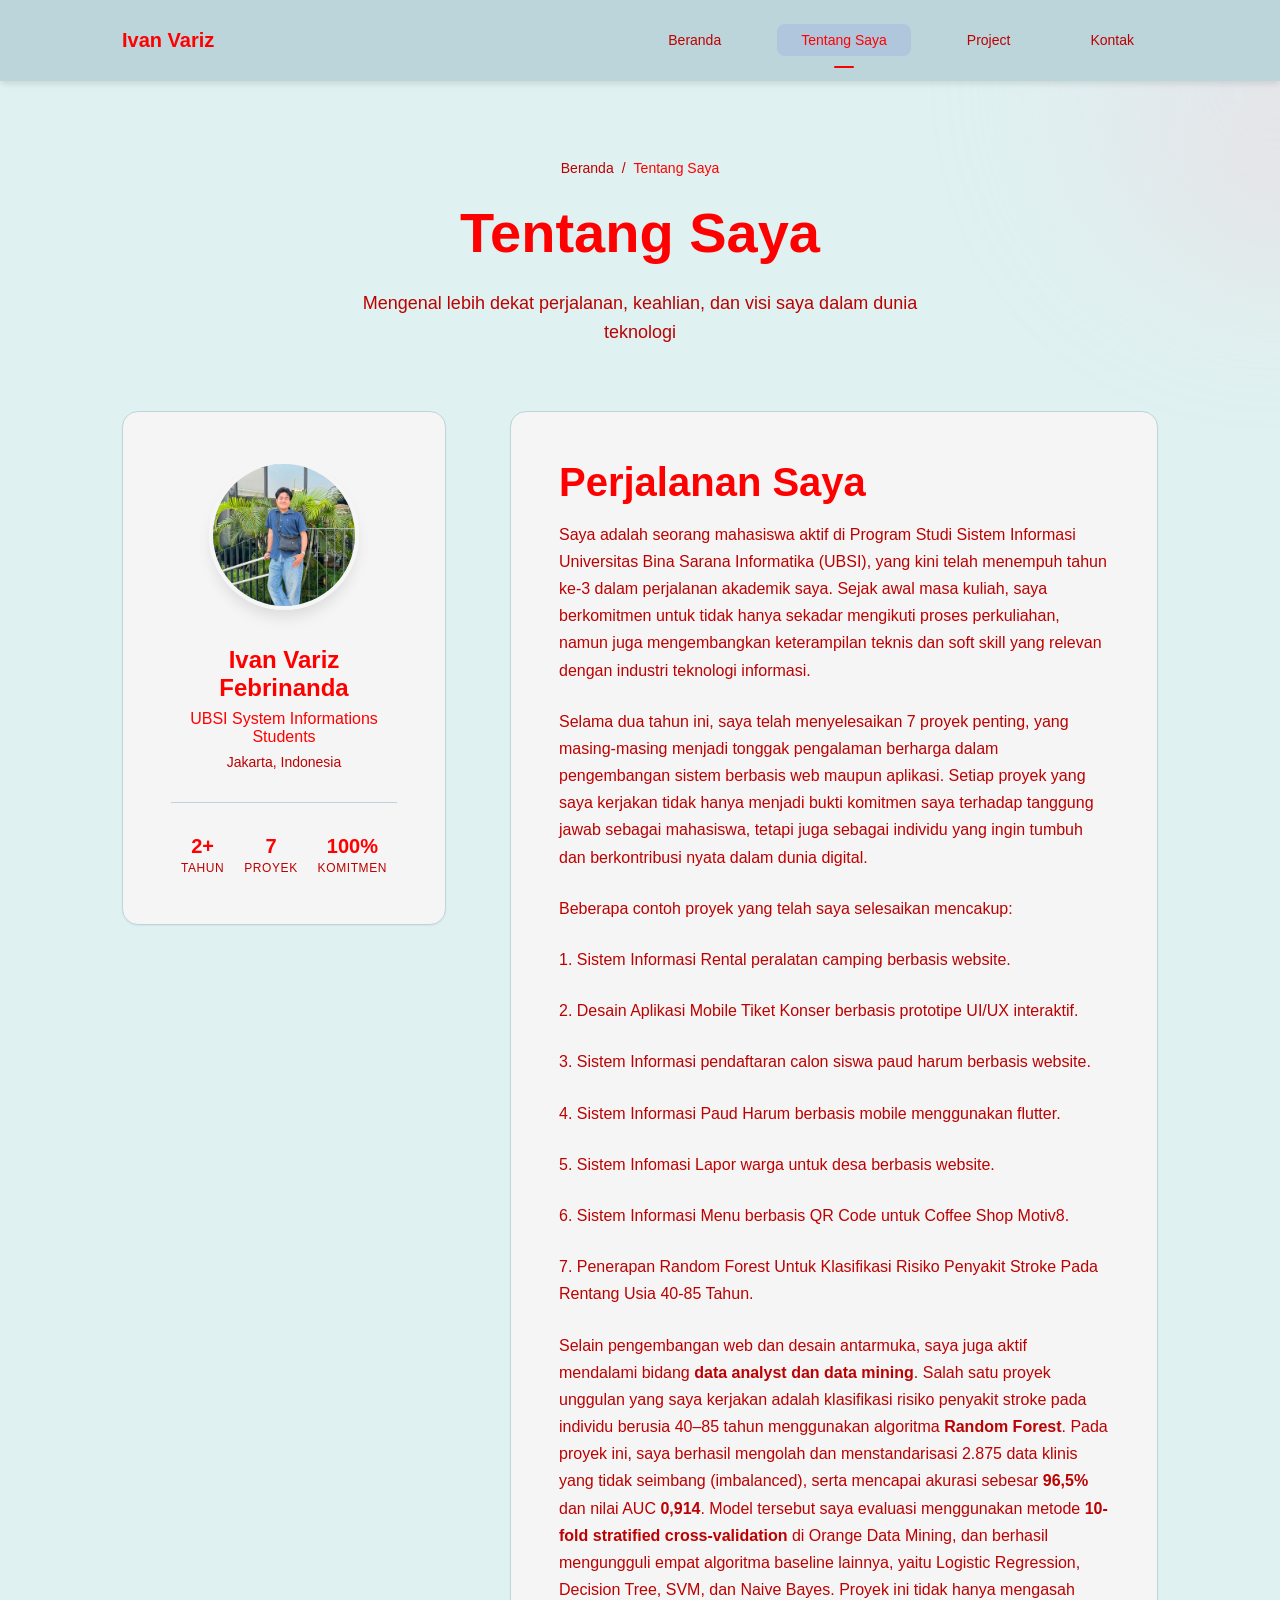
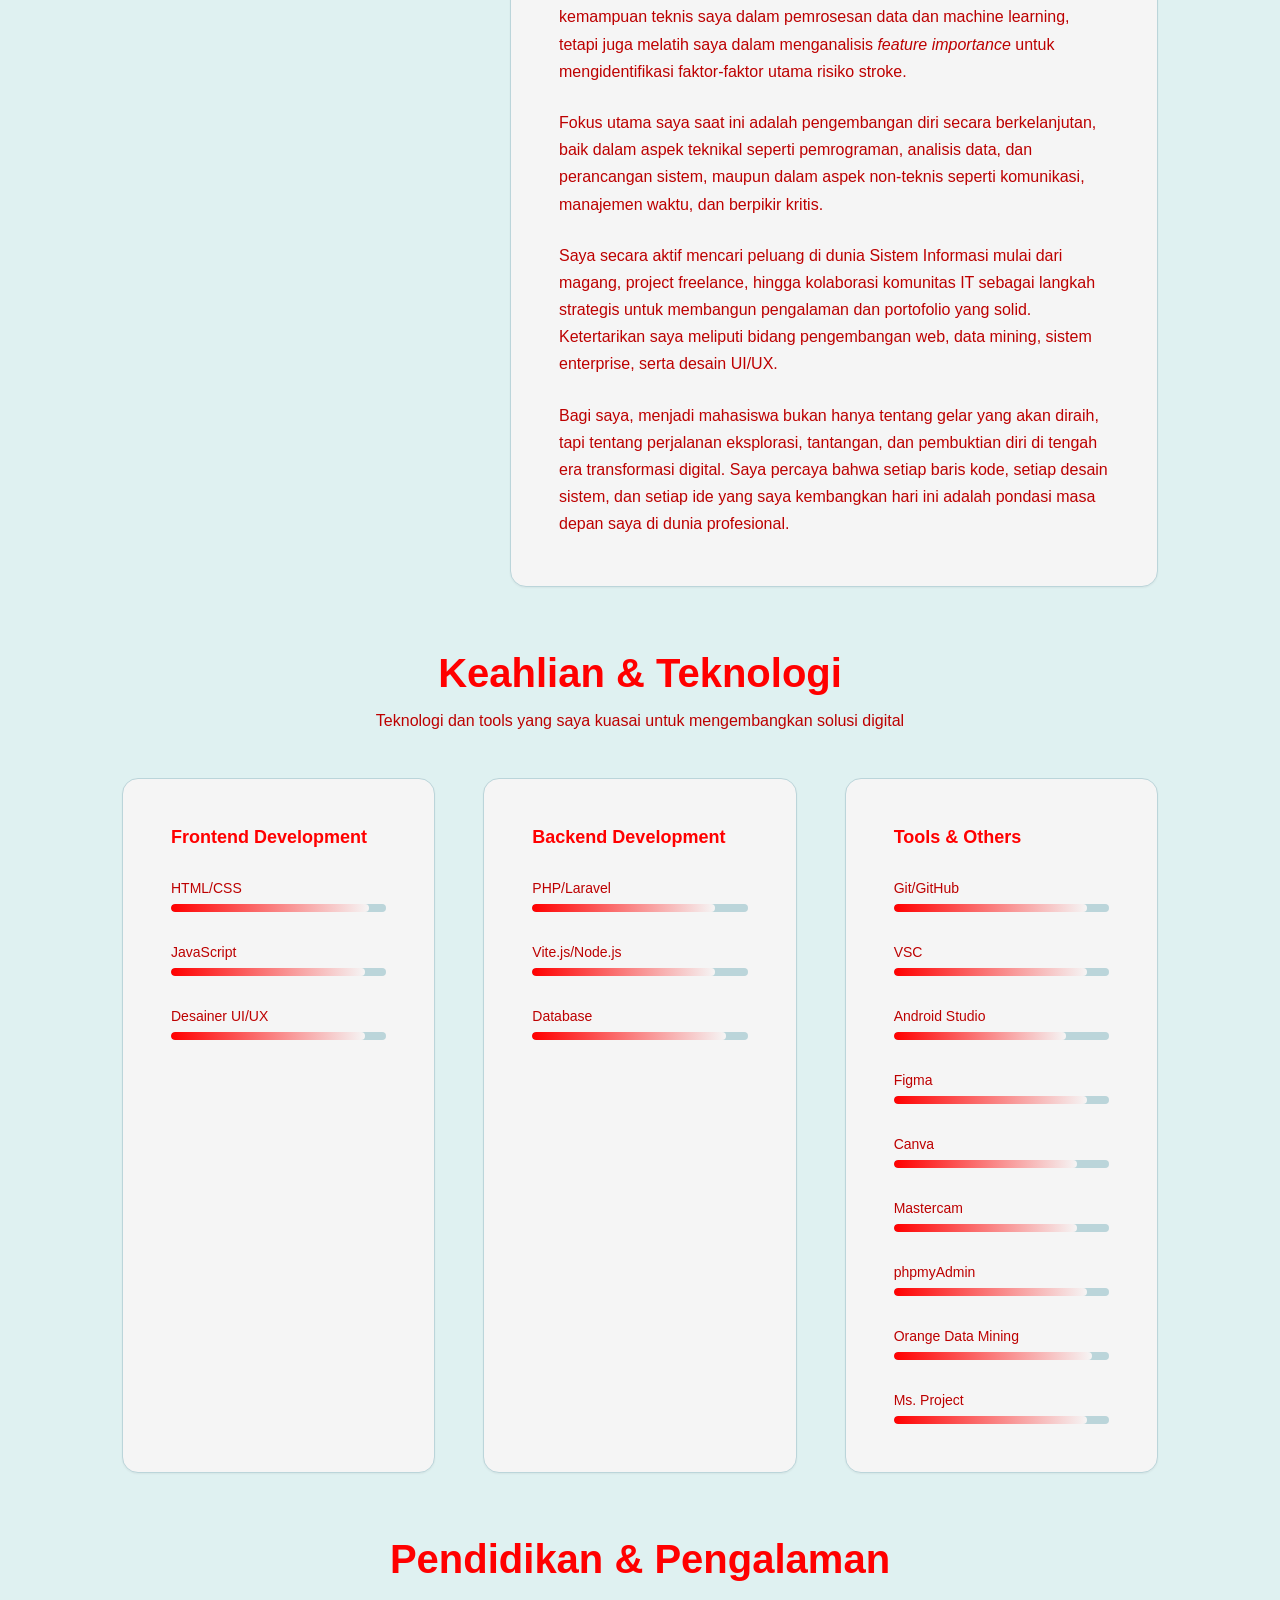
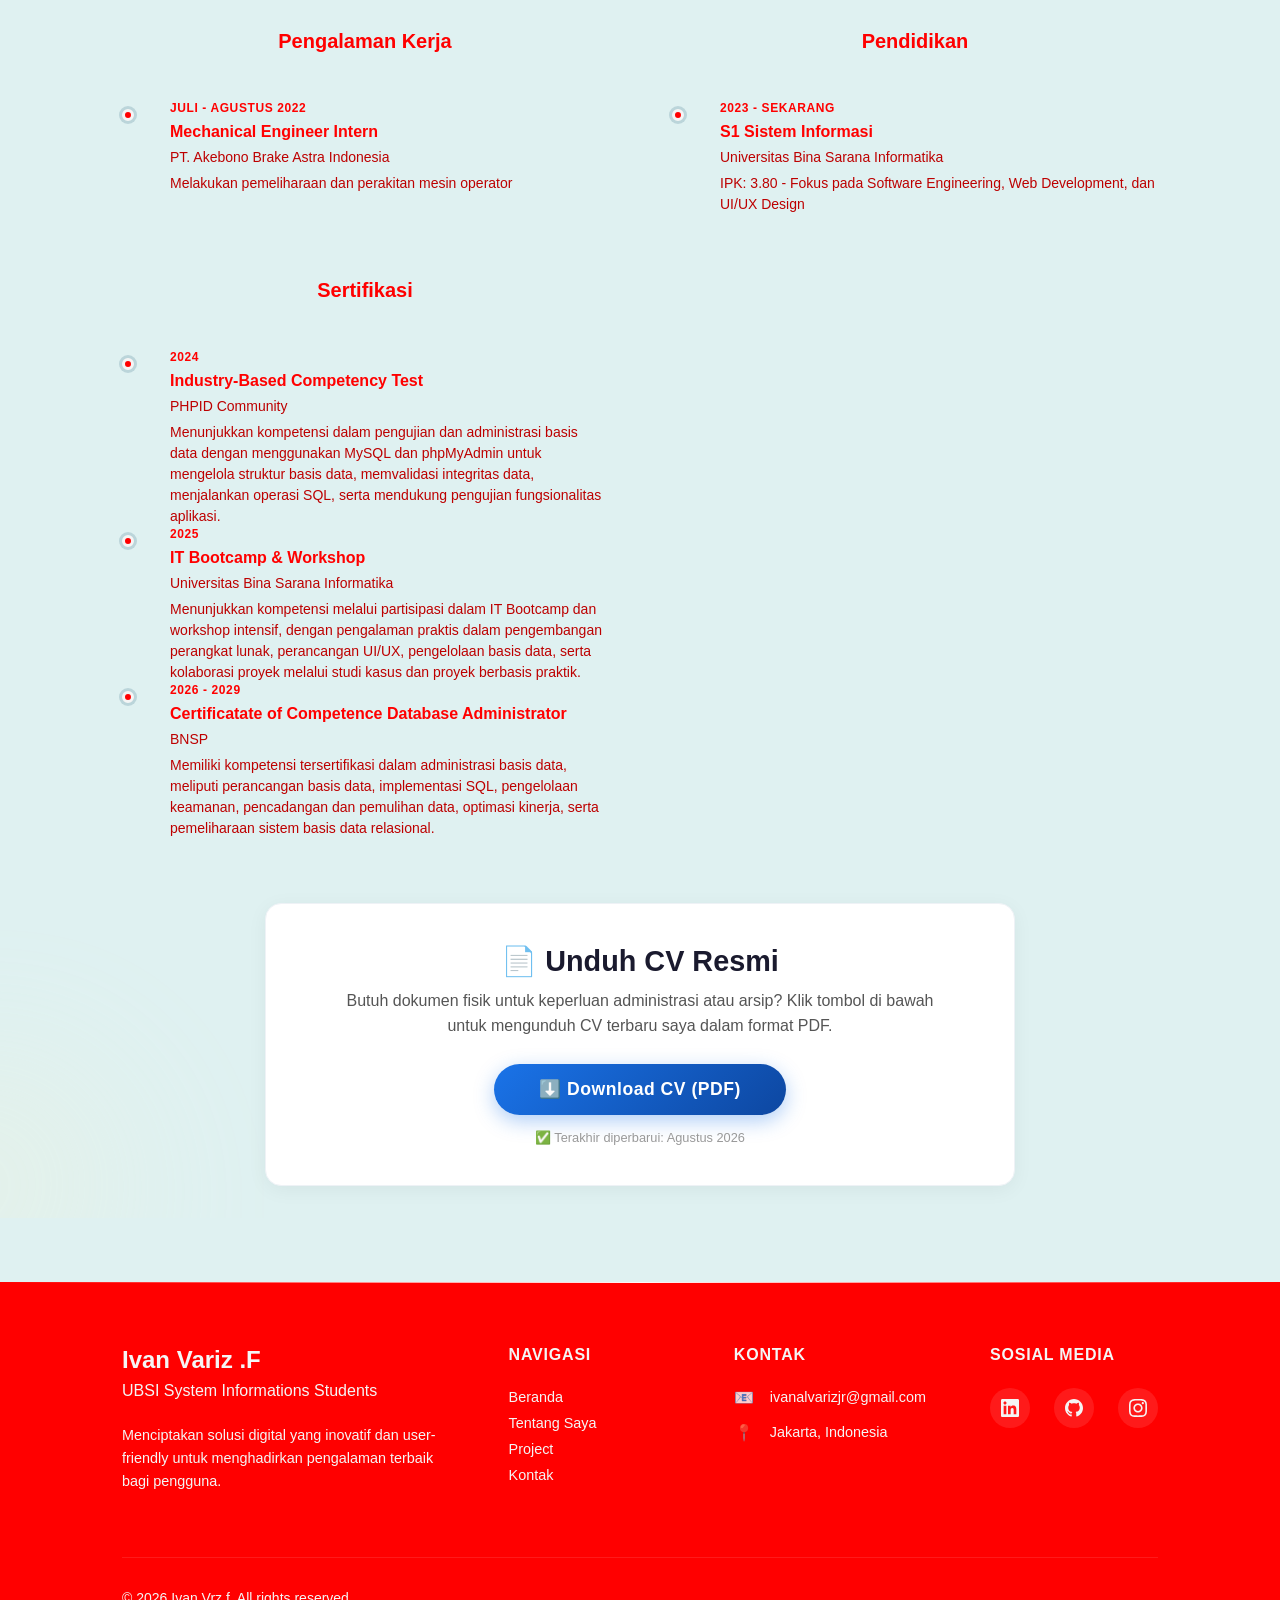
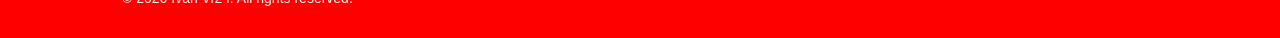
==== about.html @ f49f3641 "Update CV download link to correct filename" ====
<!DOCTYPE html>
<html lang="id">
<head>
    <meta charset="UTF-8">
    <meta name="viewport" content="width=device-width, initial-scale=1.0">
    <title>Tentang Saya - Ivan Variz</title>
    
    <!-- CSS Files -->
    <link rel="stylesheet" href="assets/css/common.css">
    <link rel="stylesheet" href="assets/css/navbar.css">
    <link rel="stylesheet" href="assets/css/footer.css">
    <link rel="stylesheet" href="assets/css/about.css">

    <!-- ===== TAMBAHAN STYLE UNTUK SECTION DOWNLOAD CV ===== -->
    <style>
        .cv-download-section {
            padding: 40px 20px;
            text-align: center;
            background: #ffffff;
            border-radius: 16px;
            box-shadow: 0 4px 20px rgba(0, 0, 0, 0.05);
            max-width: 750px;
            margin: 40px auto 0 auto;
            border: 1px solid #eef2f6;
        }

        .cv-download-container h2 {
            font-size: 1.8rem;
            margin-bottom: 10px;
            color: #1a1a2e;
        }

        .cv-download-desc {
            color: #555555;
            max-width: 600px;
            margin: 0 auto 25px auto;
            line-height: 1.6;
        }

        .btn-cv-download {
            display: inline-block;
            padding: 15px 45px;
            background: linear-gradient(135deg, #1a73e8, #0d47a1);
            color: #ffffff !important;
            text-decoration: none;
            border-radius: 50px;
            font-weight: 700;
            font-size: 1.1rem;
            letter-spacing: 0.5px;
            transition: all 0.3s ease;
            box-shadow: 0 6px 20px rgba(26, 115, 232, 0.35);
            border: none;
            cursor: pointer;
        }

        .btn-cv-download:hover {
            transform: translateY(-4px);
            box-shadow: 0 12px 30px rgba(26, 115, 232, 0.45);
            background: linear-gradient(135deg, #1565c0, #0a3d7a);
            color: #ffffff !important;
        }

        .btn-cv-download:active {
            transform: translateY(0px);
        }

        .cv-download-updated {
            font-size: 0.8rem;
            color: #999999;
            margin-top: 15px;
        }

        /* Responsive untuk HP */
        @media (max-width: 600px) {
            .cv-download-section {
                padding: 30px 15px;
                margin: 20px 10px;
            }
            .cv-download-container h2 {
                font-size: 1.4rem;
            }
            .btn-cv-download {
                padding: 12px 30px;
                font-size: 1rem;
                width: 100%;
            }
        }
    </style>
</head>
<body>

    <!-- ==================== NAVBAR ==================== -->
    <nav class="main-navbar">
        <div class="navbar-container">
            <div class="navbar-brand">
                <a href="index.html" class="brand-link">
                    <span class="brand-text">Ivan Variz</span>
                </a>
            </div>
            
            <ul class="navbar-menu">
                <li class="nav-item"><a href="index.html" class="nav-link">Beranda</a></li>
                <li class="nav-item"><a href="about.html" class="nav-link">Tentang Saya</a></li>
                <li class="nav-item"><a href="projek.html" class="nav-link">Project</a></li>
                <li class="nav-item"><a href="contact.html" class="nav-link">Kontak</a></li>
            </ul>
            
            <button class="mobile-menu-toggle" aria-label="Toggle Menu">
                <span class="hamburger-line"></span>
                <span class="hamburger-line"></span>
                <span class="hamburger-line"></span>
            </button>
        </div>
    </nav>

    <!-- ==================== MAIN CONTENT ==================== -->
    <main>
        <div class="page-container">
            <div class="background-overlay">
                <div class="gradient-orb orb-1"></div>
                <div class="gradient-orb orb-2"></div>
            </div>
            
            <div class="main-content">
                <section class="page-header">
                    <div class="breadcrumb">
                        <a href="index.html" class="breadcrumb-link">Beranda</a>
                        <span class="breadcrumb-separator">/</span>
                        <span class="breadcrumb-current">Tentang Saya</span>
                    </div>
                    
                    <h1 class="page-title">Tentang Saya</h1>
                    <p class="page-subtitle">
                        Mengenal lebih dekat perjalanan, keahlian, dan visi saya dalam dunia teknologi
                    </p>
                </section>
                
                <section class="about-content">
                    <div class="content-grid">
                        <div class="profile-section">
                            <div class="profile-card">
                                <div class="profile-image-large">
                                    <img src="profile1.jpg" alt="Profile Photo" class="profile-photo-large">
                                </div>
                                
                                <div class="profile-info">
                                    <h2 class="profile-name">Ivan Variz Febrinanda</h2>
                                    <p class="profile-title">UBSI System Informations Students</p>
                                    <p class="profile-location">Jakarta, Indonesia</p>
                                    
                                    <div class="profile-stats">
                                        <div class="stat-item">
                                            <span class="stat-number">2+</span>
                                            <span class="stat-label">Tahun</span>
                                        </div>
                                        <div class="stat-item">
                                            <span class="stat-number">7</span>
                                            <span class="stat-label">Proyek</span>
                                        </div>
                                        <div class="stat-item">
                                            <span class="stat-number">100%</span>
                                            <span class="stat-label">Komitmen</span>
                                        </div>
                                    </div>
                                </div>
                            </div>
                        </div>
                        
                        <div class="story-section">
                            <div class="content-card">
                                <h3 class="section-title">Perjalanan Saya</h3>
                                <div class="story-content">
    <p>Saya adalah seorang mahasiswa aktif di Program Studi Sistem Informasi Universitas Bina Sarana Informatika (UBSI), yang kini telah menempuh tahun ke-3 dalam perjalanan akademik saya. Sejak awal masa kuliah, saya berkomitmen untuk tidak hanya sekadar mengikuti proses perkuliahan, namun juga mengembangkan keterampilan teknis dan soft skill yang relevan dengan industri teknologi informasi.</p>
    
    <p>Selama dua tahun ini, saya telah menyelesaikan 7 proyek penting, yang masing-masing menjadi tonggak pengalaman berharga dalam pengembangan sistem berbasis web maupun aplikasi. Setiap proyek yang saya kerjakan tidak hanya menjadi bukti komitmen saya terhadap tanggung jawab sebagai mahasiswa, tetapi juga sebagai individu yang ingin tumbuh dan berkontribusi nyata dalam dunia digital.</p>
    
    <p>Beberapa contoh proyek yang telah saya selesaikan mencakup:</p>
    <p>1. Sistem Informasi Rental peralatan camping berbasis website.</p>
    <p>2. Desain Aplikasi Mobile Tiket Konser berbasis prototipe UI/UX interaktif.</p>
    <p>3. Sistem Informasi pendaftaran calon siswa paud harum berbasis website.</p>
    <p>4. Sistem Informasi Paud Harum berbasis mobile menggunakan flutter.</p>
    <p>5. Sistem Infomasi Lapor warga untuk desa berbasis website.</p>
    <p>6. Sistem Informasi Menu berbasis QR Code untuk Coffee Shop Motiv8.</p>
    <p>7. Penerapan Random Forest Untuk Klasifikasi Risiko Penyakit Stroke Pada Rentang Usia 40-85 Tahun.</p>                                
    
    <!-- ===== TAMBAHAN: KEAHLIAN DATA ANALYST ===== -->
    <p>Selain pengembangan web dan desain antarmuka, saya juga aktif mendalami bidang <strong>data analyst dan data mining</strong>. Salah satu proyek unggulan yang saya kerjakan adalah klasifikasi risiko penyakit stroke pada individu berusia 40–85 tahun menggunakan algoritma <strong>Random Forest</strong>. Pada proyek ini, saya berhasil mengolah dan menstandarisasi 2.875 data klinis yang tidak seimbang (imbalanced), serta mencapai akurasi sebesar <strong>96,5%</strong> dan nilai AUC <strong>0,914</strong>. Model tersebut saya evaluasi menggunakan metode <strong>10-fold stratified cross-validation</strong> di Orange Data Mining, dan berhasil mengungguli empat algoritma baseline lainnya, yaitu Logistic Regression, Decision Tree, SVM, dan Naive Bayes. Proyek ini tidak hanya mengasah kemampuan teknis saya dalam pemrosesan data dan machine learning, tetapi juga melatih saya dalam menganalisis <em>feature importance</em> untuk mengidentifikasi faktor-faktor utama risiko stroke.</p>
    <!-- ===== AKHIR TAMBAHAN ===== -->
    
    <p>Fokus utama saya saat ini adalah pengembangan diri secara berkelanjutan, baik dalam aspek teknikal seperti pemrograman, analisis data, dan perancangan sistem, maupun dalam aspek non-teknis seperti komunikasi, manajemen waktu, dan berpikir kritis.</p>
    
    <p>Saya secara aktif mencari peluang di dunia Sistem Informasi mulai dari magang, project freelance, hingga kolaborasi komunitas IT sebagai langkah strategis untuk membangun pengalaman dan portofolio yang solid. Ketertarikan saya meliputi bidang pengembangan web, data mining, sistem enterprise, serta desain UI/UX.</p>
    
    <p>Bagi saya, menjadi mahasiswa bukan hanya tentang gelar yang akan diraih, tapi tentang perjalanan eksplorasi, tantangan, dan pembuktian diri di tengah era transformasi digital. Saya percaya bahwa setiap baris kode, setiap desain sistem, dan setiap ide yang saya kembangkan hari ini adalah pondasi masa depan saya di dunia profesional.</p>
</div>
                            </div>
                        </div>
                    </div>
                </section>
                
                <section class="skills-section">
                    <div class="section-header">
                        <h2 class="section-title">Keahlian & Teknologi</h2>
                        <p class="section-description">
                            Teknologi dan tools yang saya kuasai untuk mengembangkan solusi digital
                        </p>
                    </div>
                    
                    <div class="skills-grid">
                        <div class="skill-category">
                            <h3 class="category-title">Frontend Development</h3>
                            <div class="skills-list">
                                <div class="skill-item">
                                    <span class="skill-name">HTML/CSS</span>
                                    <div class="skill-bar"><div class="skill-progress" data-width="92"></div></div>
                                </div>
                                <div class="skill-item">
                                    <span class="skill-name">JavaScript</span>
                                    <div class="skill-bar"><div class="skill-progress" data-width="90"></div></div>
                                </div>
                                <div class="skill-item">
                                    <span class="skill-name">Desainer UI/UX</span>
                                    <div class="skill-bar"><div class="skill-progress" data-width="90"></div></div>
                                </div>
                            </div>
                        </div>
                        
                        <div class="skill-category">
                            <h3 class="category-title">Backend Development</h3>
                            <div class="skills-list">
                                <div class="skill-item">
                                    <span class="skill-name">PHP/Laravel</span>
                                    <div class="skill-bar"><div class="skill-progress" data-width="85"></div></div>
                                </div>
                                <div class="skill-item">
                                    <span class="skill-name">Vite.js/Node.js</span>
                                    <div class="skill-bar"><div class="skill-progress" data-width="85"></div></div>
                                </div>
                                <div class="skill-item">
                                    <span class="skill-name">Database</span>
                                    <div class="skill-bar"><div class="skill-progress" data-width="90"></div></div>
                                </div>
                            </div>
                        </div>
                        
                        <div class="skill-category">
                            <h3 class="category-title">Tools & Others</h3>
                            <div class="skills-list">
                                <div class="skill-item">
                                    <span class="skill-name">Git/GitHub</span>
                                    <div class="skill-bar"><div class="skill-progress" data-width="90"></div></div>
                                </div>
                                <div class="skill-item">
                                    <span class="skill-name">VSC</span>
                                    <div class="skill-bar"><div class="skill-progress" data-width="90"></div></div>
                                </div>
                                <div class="skill-item">
                                    <span class="skill-name">Android Studio</span>
                                    <div class="skill-bar"><div class="skill-progress" data-width="80"></div></div>
                                </div>
                                <div class="skill-item">
                                    <span class="skill-name">Figma</span>
                                    <div class="skill-bar"><div class="skill-progress" data-width="90"></div></div>
                                </div>
                                <div class="skill-item">
                                    <span class="skill-name">Canva</span>
                                    <div class="skill-bar"><div class="skill-progress" data-width="85"></div></div>
                                </div>
                                <div class="skill-item">
                                    <span class="skill-name">Mastercam</span>
                                    <div class="skill-bar"><div class="skill-progress" data-width="85"></div></div>
                                </div>
                                <div class="skill-item">
                                    <span class="skill-name">phpmyAdmin</span>
                                    <div class="skill-bar"><div class="skill-progress" data-width="90"></div></div>
                                </div>
                                <div class="skill-item">
                                    <span class="skill-name">Orange Data Mining</span>
                                    <div class="skill-bar"><div class="skill-progress" data-width="92"></div></div>
                                </div>
                                <div class="skill-item">
                                    <span class="skill-name">Ms. Project</span>
                                    <div class="skill-bar"><div class="skill-progress" data-width="90"></div></div>
                                </div>
                            </div>
                        </div>
                    </div>
                </section>
                
                <section class="timeline-section">
                    <div class="section-header">
                        <h2 class="section-title">Pendidikan & Pengalaman</h2>
                    </div>
                    
                    <div class="timeline-grid">
                        <div class="timeline-column">
                            <h3 class="timeline-title">Pengalaman Kerja</h3>
                            <div class="timeline">
                                <div class="timeline-item">
                                    <div class="timeline-marker"></div>
                                    <div class="timeline-content">
                                        <div class="timeline-period">juli - agustus 2022</div>
                                        <h4 class="timeline-position">Mechanical Engineer Intern</h4>
                                        <p class="timeline-company">PT. Akebono Brake Astra Indonesia</p>
                                        <p class="timeline-description">Melakukan pemeliharaan dan perakitan mesin operator</p>
                                    </div>
                                </div>
                            </div>
                        </div>
                        
                        <div class="timeline-column">
                            <h3 class="timeline-title">Pendidikan</h3>
                            <div class="timeline">
                                <div class="timeline-item">
                                    <div class="timeline-marker"></div>
                                    <div class="timeline-content">
                                        <div class="timeline-period">2023 - Sekarang</div>
                                        <h4 class="timeline-position">S1 Sistem Informasi</h4>
                                        <p class="timeline-company">Universitas Bina Sarana Informatika</p>
                                        <p class="timeline-description">IPK: 3.80 - Fokus pada Software Engineering, Web Development, dan UI/UX Design</p>
                                    </div>
                                </div>
                                
                            </div>
                        </div>

                        <div class="timeline-column">
                            <h3 class="timeline-title">Sertifikasi</h3>
                            <div class="timeline">
                                <div class="timeline-item">
                                    <div class="timeline-marker"></div>
                                    <div class="timeline-content">
                                        <div class="timeline-period">2024 </div>
                                        <h4 class="timeline-position">Industry-Based Competency Test</h4>
                                        <p class="timeline-company">PHPID Community</p>
                                        <p class="timeline-description">Menunjukkan kompetensi dalam pengujian dan administrasi basis data dengan menggunakan MySQL dan phpMyAdmin untuk mengelola struktur basis data, memvalidasi integritas data, menjalankan operasi SQL, serta mendukung pengujian fungsionalitas aplikasi.</p>
                                    </div>
                                </div>
                            </div>
                            <div class="timeline">
                                <div class="timeline-item">
                                    <div class="timeline-marker"></div>
                                    <div class="timeline-content">
                                        <div class="timeline-period">2025 </div>
                                        <h4 class="timeline-position">IT Bootcamp & Workshop</h4>
                                        <p class="timeline-company">Universitas Bina Sarana Informatika</p>
                                        <p class="timeline-description">Menunjukkan kompetensi melalui partisipasi dalam IT Bootcamp dan workshop intensif, dengan pengalaman praktis dalam pengembangan perangkat lunak, perancangan UI/UX, pengelolaan basis data, serta kolaborasi proyek melalui studi kasus dan proyek berbasis praktik.</p>
                                    </div>
                                </div>
                            </div>
                            <div class="timeline">
                                <div class="timeline-item">
                                    <div class="timeline-marker"></div>
                                    <div class="timeline-content">
                                        <div class="timeline-period">2026 - 2029 </div>
                                        <h4 class="timeline-position">Certificatate of Competence Database Administrator</h4>
                                        <p class="timeline-company">BNSP</p>
                                        <p class="timeline-description">Memiliki kompetensi tersertifikasi dalam administrasi basis data, meliputi perancangan basis data, implementasi SQL, pengelolaan keamanan, pencadangan dan pemulihan data, optimasi kinerja, serta pemeliharaan sistem basis data relasional.</p>
                                    </div>
                                </div>
                            </div>
                        </div>
                    </div>
                </section>

                <!-- ========================================================== -->
                <!-- ===== SECTION DOWNLOAD CV (DITAMBAHKAN DI SINI) ===== -->
                <!-- ========================================================== -->
                <section class="cv-download-section" id="download-cv">
                    <div class="cv-download-container">
                        <h2>📄 Unduh CV Resmi</h2>
                        <p class="cv-download-desc">
                            Butuh dokumen fisik untuk keperluan administrasi atau arsip? 
                            Klik tombol di bawah untuk mengunduh CV terbaru saya dalam format PDF.
                        </p>
                        
                        <!-- PASTIKAN NAMA FILE PDF SESUAI DENGAN YANG ADA DI SERVER -->
                        <a href="CV_IVAN VARIZ FEBRINANDA.pdf" 
                           download="CV_IVAN VARIZ FEBRINANDA_2026.pdf" 
                           class="btn-cv-download">
                            ⬇️ Download CV (PDF)
                        </a>
                        
                        <p class="cv-download-updated">
                            ✅ Terakhir diperbarui: Agustus 2026
                        </p>
                    </div>
                </section>

            </div> <!-- penutup main-content -->
        </div> <!-- penutup page-container -->
    </main>

    <!-- ==================== FOOTER ==================== -->
    <footer class="main-footer">
        <div class="footer-container">
            <div class="footer-content">
                <div class="footer-brand">
                    <h3 class="footer-brand-name">Ivan Variz .F</h3>
                    <p class="footer-brand-tagline">UBSI System Informations Students</p>
                    <p class="footer-description">
                        Menciptakan solusi digital yang inovatif dan user-friendly 
                        untuk menghadirkan pengalaman terbaik bagi pengguna.
                    </p>
                </div>
                
                <div class="footer-section">
                    <h4 class="footer-section-title">Navigasi</h4>
                    <ul class="footer-links">
                        <li><a href="index.html" class="footer-link">Beranda</a></li>
                        <li><a href="about.html" class="footer-link">Tentang Saya</a></li>
                        <li><a href="projek.html" class="footer-link">Project</a></li>
                        <li><a href="contact.html" class="footer-link">Kontak</a></li>
                    </ul>
                </div>
                
                <div class="footer-section">
                    <h4 class="footer-section-title">Kontak</h4>
                    <div class="footer-contact">
                        <div class="contact-item">
                            <span class="contact-icon">📧</span>
                            <a href="mailto:ivanalvarizjr@gmail.com" class="footer-link">ivanalvarizjr@gmail.com</a>
                        </div>
                        
                        <div class="contact-item">
                            <span class="contact-icon">📍</span>
                            <span class="contact-text">Jakarta, Indonesia</span>
                        </div>
                    </div>
                </div>
                
                <div class="footer-section">
                    <h4 class="footer-section-title">Sosial Media</h4>
                    <div class="social-links">
                        <a href="https://www.linkedin.com/in/ivanvarizfebrinanda/" target="_blank" rel="noopener noreferrer" class="social-link" aria-label="LinkedIn">
                            <svg class="social-icon" viewBox="0 0 24 24" fill="currentColor">
                                <path d="M20.447 20.452h-3.554v-5.569c0-1.328-.027-3.037-1.852-3.037-1.853 0-2.136 1.445-2.136 2.939v5.667H9.351V9h3.414v1.561h.046c.477-.9 1.637-1.85 3.37-1.85 3.601 0 4.267 2.37 4.267 5.455v6.286zM5.337 7.433c-1.144 0-2.063-.926-2.063-2.065 0-1.138.92-2.063 2.063-2.063 1.14 0 2.064.925 2.064 2.063 0 1.139-.925 2.065-2.064 2.065zm1.782 13.019H3.555V9h3.564v11.452zM22.225 0H1.771C.792 0 0 .774 0 1.729v20.542C0 23.227.792 24 1.771 24h20.451C23.2 24 24 23.227 24 22.271V1.729C24 .774 23.2 0 22.222 0h.003z"/>
                            </svg>
                        </a>
                        <a href="https://github.com/ivanalvarizjr" target="_blank" rel="noopener noreferrer" class="social-link" aria-label="GitHub">
                            <svg class="social-icon" viewBox="0 0 24 24" fill="currentColor">
                                <path d="M12 0c-6.626 0-12 5.373-12 12 0 5.302 3.438 9.8 8.207 11.387.599.111.793-.261.793-.577v-2.234c-3.338.726-4.033-1.416-4.033-1.416-.546-1.387-1.333-1.756-1.333-1.756-1.089-.745.083-.729.083-.729 1.205.084 1.839 1.237 1.839 1.237 1.07 1.834 2.807 1.304 3.492.997.107-.775.418-1.305.762-1.604-2.665-.305-5.467-1.334-5.467-5.931 0-1.311.469-2.381 1.236-3.221-.124-.303-.535-1.524.117-3.176 0 0 1.008-.322 3.301 1.23.957-.266 1.983-.399 3.003-.404 1.02.005 2.047.138 3.006.404 2.291-1.552 3.297-1.23 3.297-1.23.653 1.653.242 2.874.118 3.176.77.84 1.235 1.911 1.235 3.221 0 4.609-2.807 5.624-5.479 5.921.43.372.823 1.102.823 2.222v3.293c0 .319.192.694.801.576 4.765-1.589 8.199-6.086 8.199-11.386 0-6.627-5.373-12-12-12z"/>
                            </svg>
                        </a>
                        <a href="https://instagram.com/ivanvrz_" target="_blank" rel="noopener noreferrer" class="social-link" aria-label="Instagram">
                            <svg class="social-icon" viewBox="0 0 24 24" fill="currentColor">
                                <path d="M12 2.163c3.204 0 3.584.012 4.85.07 3.252.148 4.771 1.691 4.919 4.919.058 1.265.069 1.645.069 4.849 0 3.205-.012 3.584-.069 4.849-.149 3.225-1.664 4.771-4.919 4.919-1.266.058-1.644.07-4.85.07-3.204 0-3.584-.012-4.849-.07-3.26-.149-4.771-1.699-4.919-4.92-.058-1.265-.07-1.644-.07-4.849 0-3.204.013-3.583.07-4.849.149-3.227 1.664-4.771 4.919-4.919 1.266-.057 1.645-.069 4.849-.069zm0-2.163c-3.259 0-3.667.014-4.947.072-4.358.2-6.78 2.618-6.98 6.98-.059 1.281-.073 1.689-.073 4.948 0 3.259.014 3.668.072 4.948.2 4.358 2.618 6.78 6.98 6.98 1.281.058 1.689.072 4.948.072 3.259 0 3.668-.014 4.948-.072 4.354-.2 6.782-2.618 6.979-6.98.059-1.28.073-1.689.073-4.948 0-3.259-.014-3.667-.072-4.947-.196-4.354-2.617-6.78-6.979-6.98-1.281-.059-1.69-.073-4.949-.073zm0 5.838c-3.403 0-6.162 2.759-6.162 6.162s2.759 6.163 6.162 6.163 6.162-2.759 6.162-6.163c0-3.403-2.759-6.162-6.162-6.162zm0 10.162c-2.209 0-4-1.79-4-4 0-2.209 1.791-4 4-4s4 1.791 4 4c0 2.21-1.791 4-4 4zm6.406-11.845c-.796 0-1.441.645-1.441 1.44s.645 1.44 1.441 1.44c.795 0 1.439-.645 1.439-1.44s-.644-1.44-1.439-1.44z"/>
                            </svg>
                        </a>
                    </div>
                </div>
            </div>
            
            <div class="footer-bottom">
                <div class="footer-bottom-content">
                    <p class="copyright">© 2026 Ivan Vrz f. All rights reserved.</p>
                    <!--<div class="footer-bottom-links">
                        <a href="#" class="footer-bottom-link">Privacy Policy</a>
                        <span class="separator">•</span>
                        <a href="#" class="footer-bottom-link">Terms of Service</a>
                    </div>-->
                </div>
            </div>
        </div>
    </footer>

    <!-- JavaScript -->
    <script src="assets/js/navigation.js"></script>
</body>
</html>
---- assets/css/common.css ----
/* Common CSS Variables and Base Styles */
:root {
    --color-primary: #FF0000;
    --color-primary-light: #F5F5F5;
    --color-accent: #F5F5F5;
    --color-text-primary: #FF0000;
    --color-text-secondary: #bd0000;
    --color-text-muted: #bd0000;
    --color-background: #DFF1F1;
    --color-surface: #F5F5F5;
    --color-border: #BBD5DA;
    --color-border-light: #BBD5DA;
    --color-success: #10b981;
    --color-error: #ef4444;
    
    --shadow-sm: 0 1px 2px 0 rgba(0, 0, 0, 0.05);
    --shadow-md: 0 4px 6px -1px rgba(0, 0, 0, 0.1);
    --shadow-lg: 0 10px 15px -3px rgba(0, 0, 0, 0.1);
    --shadow-xl: 0 20px 25px -5px rgba(0, 0, 0, 0.1);
    
    --radius-sm: 8px;
    --radius-md: 12px;
    --radius-lg: 16px;
    --radius-xl: 24px;
    
    --spacing-xs: 0.5rem;
    --spacing-sm: 1rem;
    --spacing-md: 1.5rem;
    --spacing-lg: 2rem;
    --spacing-xl: 3rem;
    --spacing-2xl: 4rem;
}

/* Base Styles */
* {
    margin: 0;
    padding: 0;
    box-sizing: border-box;
}

body {
    font-family: 'Inter', -apple-system, BlinkMacSystemFont, 'Segoe UI', Roboto, sans-serif;
    color: var(--color-text-primary);
    padding-top: 80px;
    background: var(--color-background);
}

/* Page Container */
.page-container {
    min-height: 100vh;
    background: var(--color-background);
    position: relative;
    font-family: 'Inter', -apple-system, BlinkMacSystemFont, 'Segoe UI', Roboto, sans-serif;
    color: var(--color-text-primary);
}

/* Background Overlay */
.background-overlay {
    position: absolute;
    inset: 0;
    overflow: hidden;
    z-index: 1;
}

.gradient-orb {
    position: absolute;
    border-radius: 50%;
    filter: blur(80px);
    opacity: 0.3;
    pointer-events: none;
}

.orb-1 {
    width: 400px;
    height: 400px;
    background: linear-gradient(135deg, #e0e7ff 0%, #FFB2B2 100%);
    top: -200px;
    right: -200px;
    animation: float-gentle 20s ease-in-out infinite;
}

.orb-2 {
    width: 300px;
    height: 300px;
    background: linear-gradient(135deg, #fef3c7 0%, #59513000 100%);
    bottom: -150px;
    left: -150px;
    animation: float-gentle 25s ease-in-out infinite reverse;
}

/* Main Content */
.main-content {
    position: relative;
    z-index: 2;
    max-width: 1100px;
    margin: 0 auto;
    padding: var(--spacing-lg);
}

/* Page Header */
.page-header {
    text-align: center;
    margin-bottom: var(--spacing-2xl);
    padding-top: var(--spacing-xl);
}

.breadcrumb {
    display: flex;
    align-items: center;
    justify-content: center;
    gap: var(--spacing-xs);
    margin-bottom: var(--spacing-md);
    font-size: 0.875rem;
}

.breadcrumb-link {
    color: var(--color-text-secondary);
    text-decoration: none;
    transition: color 0.2s ease;
}

.breadcrumb-link:hover {
    color: var(--color-primary);
}

.breadcrumb-separator {
    color: var(--color-text-muted);
}

.breadcrumb-current {
    color: var(--color-primary);
    font-weight: 500;
}

.page-title {
    font-size: clamp(2.5rem, 5vw, 3.5rem);
    font-weight: 700;
    color: var(--color-text-primary);
    margin-bottom: var(--spacing-md);
}

.page-subtitle {
    font-size: 1.125rem;
    color: var(--color-text-secondary);
    max-width: 600px;
    margin: 0 auto;
    line-height: 1.6;
}

/* Section Header */
.section-header {
    text-align: center;
    margin-bottom: var(--spacing-xl);
}

.section-title {
    font-size: clamp(1.75rem, 4vw, 2.5rem);
    font-weight: 600;
    color: var(--color-text-primary);
    margin-bottom: var(--spacing-sm);
}

.section-description {
    color: var(--color-text-secondary);
    margin-top: var(--spacing-sm);
}

/* Buttons */
.btn {
    display: inline-flex;
    align-items: center;
    justify-content: center;
    padding: var(--spacing-md) var(--spacing-xl);
    border-radius: var(--radius-md);
    font-size: 1rem;
    font-weight: 500;
    text-decoration: none;
    transition: all 0.2s ease;
    cursor: pointer;
    border: none;
    min-width: 140px;
}

.btn-primary {
    background: var(--color-primary);
    color: #FFF2D0;
    box-shadow: var(--shadow-md);
}

.btn-primary:hover {
    background: var(--color-primary-light);
    transform: translateY(-1px);
    box-shadow: var(--shadow-lg);
}

.btn-secondary {
    background: var(--color-surface);
    color: var(--color-text-primary);
    border: 1px solid var(--color-border);
    box-shadow: var(--shadow-sm);
}

.btn-secondary:hover {
    background: var(--color-border-light);
    transform: translateY(-1px);
    box-shadow: var(--shadow-md);
}

/* Animations */
@keyframes float-gentle {
    0%, 100% {
        transform: translate(0, 0) scale(1);
    }
    25% {
        transform: translate(20px, -20px) scale(1.05);
    }
    50% {
        transform: translate(-10px, 30px) scale(0.95);
    }
    75% {
        transform: translate(-20px, -10px) scale(1.02);
    }
}

@keyframes fadeInUp {
    from {
        opacity: 0;
        transform: translateY(20px);
    }
    to {
        opacity: 1;
        transform: translateY(0);
    }
}

/* Responsive */
@media (max-width: 768px) {
    .main-content {
        padding: var(--spacing-md);
    }
}

@media (max-width: 480px) {
    .page-title {
        font-size: 2rem;
    }
    
    .page-subtitle {
        font-size: 1rem;
    }
    
    .section-title {
        font-size: 1.5rem;
    }
}

/* Accessibility */
@media (prefers-reduced-motion: reduce) {
    *, *::before, *::after {
        animation-duration: 0.01ms !important;
        animation-iteration-count: 1 !important;
        transition-duration: 0.01ms !important;
    }
}

/* Focus styles */
.btn:focus-visible {
    outline: 2px solid var(--color-primary);
    outline-offset: 2px;
}
---- assets/css/navbar.css ----
/* Navbar Styles */
.main-navbar {
    position: fixed;
    top: 0;
    left: 0;
    right: 0;
    background: #BBD5DA;
    box-shadow: var(--shadow-md);
    backdrop-filter: blur(20px);
    border-bottom: 1px solid var(--color-border);
    z-index: 1000;
    transition: all 0.3s ease;
}

.navbar-container {
    max-width: 1100px;
    margin: 0 auto;
    display: flex;
    align-items: center;
    justify-content: space-between;
    padding: var(--spacing-md) var(--spacing-lg);
}

/* Brand/Logo */
.navbar-brand .brand-link {
    text-decoration: none;
    color: var(--color-text-primary);
}

.brand-text {
    font-size: 1.25rem;
    font-weight: 700;
    color: var(--color-primary);
}

/* Navigation Menu */
.navbar-menu {
    display: flex;
    list-style: none;
    margin: 0;
    padding: 0;
    gap: var(--spacing-lg);
}

.nav-item {
    position: relative;
}

.nav-link {
    display: block;
    padding: var(--spacing-xs) var(--spacing-md);
    text-decoration: none;
    color: var(--color-text-secondary);
    font-weight: 500;
    font-size: 0.875rem;
    border-radius: var(--radius-sm);
    transition: all 0.3s ease;
    position: relative;
}

.nav-link:hover {
    color: var(--color-primary);
    background: rgba(79, 70, 229, 0.05);
}

/* Active Link Styling */
.nav-link.active {
    color: var(--color-primary);
    background: rgba(79, 70, 229, 0.1);
}

.nav-link.active::after {
    content: '';
    position: absolute;
    bottom: -12px;
    left: 50%;
    transform: translateX(-50%);
    width: 20px;
    height: 2px;
    background: var(--color-primary);
    border-radius: 1px;
}

/* Mobile Menu Toggle */
.mobile-menu-toggle {
    display: none;
    flex-direction: column;
    gap: 3px;
    background: none;
    border: none;
    padding: var(--spacing-xs);
    cursor: pointer;
    border-radius: var(--radius-sm);
    transition: background 0.3s ease;
}

.mobile-menu-toggle:hover {
    background: rgba(79, 70, 229, 0.05);
}

.hamburger-line {
    width: 20px;
    height: 2px;
    background: var(--color-text-secondary);
    transition: all 0.3s ease;
    border-radius: 1px;
}

/* Scrolled navbar effect */
.main-navbar.scrolled {
    background: #BBD5DA;
    box-shadow: var(--shadow-sm);
}

/* Mobile Responsive */
@media (max-width: 768px) {
    .navbar-container {
        padding: var(--spacing-sm) var(--spacing-md);
    }
    
    .mobile-menu-toggle {
        display: flex;
    }
    
    .navbar-menu {
        position: absolute;
        top: 100%;
        left: 0;
        right: 0;
        background: #BBD5DA;
        backdrop-filter: blur(20px);
        border-bottom: 1px solid var(--color-border);
        flex-direction: column;
        gap: 0;
        padding: var(--spacing-md) 0;
        opacity: 0;
        visibility: hidden;
        transform: translateY(-10px);
        transition: all 0.3s ease;
    }
    
    .navbar-menu.mobile-open {
        opacity: 1;
        visibility: visible;
        transform: translateY(0);
    }
    
    .nav-item {
        padding: 0 var(--spacing-lg);
    }
    
    .nav-link {
        padding: var(--spacing-md);
        border-radius: 0;
    }
    
    .nav-link.active::after {
        display: none;
    }
    
    /* Mobile menu toggle animation */
    .mobile-menu-toggle.active .hamburger-line:first-child {
        transform: rotate(45deg) translate(5px, 5px);
    }
    
    .mobile-menu-toggle.active .hamburger-line:nth-child(2) {
        opacity: 0;
    }
    
    .mobile-menu-toggle.active .hamburger-line:last-child {
        transform: rotate(-45deg) translate(7px, -6px);
    }
}

@media (max-width: 480px) {
    .navbar-container {
        padding: var(--spacing-sm);
    }
    
    .brand-text {
        font-size: 1.125rem;
    }
}
---- assets/css/footer.css ----
/* Footer Styles */
.main-footer {
    background: #FF0000 100%;
    color: #e2e8f0;
    margin-top: var(--spacing-2xl);
    position: relative;
    overflow: hidden;
}

.main-footer::before {
    content: '';
    position: absolute;
    top: 0;
    left: 0;
    right: 0;
    height: 1px;
    background: linear-gradient(90deg, transparent, rgba(255, 255, 255, 0.967), transparent);
}

.footer-container {
    max-width: 1100px;
    margin: 0 auto;
    padding: var(--spacing-2xl) var(--spacing-lg) 0;
}

/* Footer Content Grid */
.footer-content {
    display: grid;
    grid-template-columns: 2fr 1fr 1fr 1fr;
    gap: var(--spacing-2xl);
    margin-bottom: var(--spacing-2xl);
}

/* Footer Brand */
.footer-brand-name {
    font-size: 1.5rem;
    font-weight: 700;
    color: #F5F5F5;
    margin-bottom: var(--spacing-xs);
}

.footer-brand-tagline {
    color: var(--color-primary-light);
    font-weight: 500;
    margin-bottom: var(--spacing-md);
}

.footer-description {
    color: #F5F5F5;
    line-height: 1.6;
    font-size: 0.9rem;
}

/* Footer Sections */
.footer-section-title {
    font-size: 1rem;
    font-weight: 600;
    color: #F5F5F5;
    margin-bottom: var(--spacing-md);
    text-transform: uppercase;
    letter-spacing: 0.05em;
}

.footer-links {
    list-style: none;
    padding: 0;
    margin: 0;
}

.footer-links li {
    margin-bottom: var(--spacing-xs);
}

.footer-link {
    color: #F5F5F5;
    text-decoration: none;
    font-size: 0.9rem;
    transition: all 0.3s ease;
    display: inline-block;
}

.footer-link:hover {
    color: var(--color-primary-light);
    transform: translateX(3px);
}

/* Contact Info */
.footer-contact {
    display: flex;
    flex-direction: column;
    gap: var(--spacing-sm);
}

.footer-contact .contact-item {
    display: flex;
    align-items: center;
    gap: var(--spacing-sm);
}

.contact-icon {
    font-size: 1rem;
    opacity: 0.8;
}

.contact-text {
    color: #F5F5F5;
    font-size: 0.9rem;
}

/* Social Links */
.social-links {
    display: flex;
    gap: var(--spacing-md);
}

.social-link {
    display: flex;
    align-items: center;
    justify-content: center;
    width: 40px;
    height: 40px;
    background: rgba(255, 255, 255, 0.1);
    border-radius: 50%;
    color: #F5F5F5;
    text-decoration: none;
    transition: all 0.3s ease;
}

.social-link:hover {
    background: var(--color-primary);
    color: #BBD5DA;
    transform: translateY(-2px);
}

.social-icon {
    width: 18px;
    height: 18px;
}

/* Footer Bottom */
.footer-bottom {
    border-top: 1px solid rgba(255, 255, 255, 0.1);
    padding: var(--spacing-lg) 0;
}

.footer-bottom-content {
    display: flex;
    justify-content: space-between;
    align-items: center;
    flex-wrap: wrap;
    gap: var(--spacing-md);
}

.copyright {
    color: #F5F5F5;
    font-size: 0.875rem;
    margin: 0;
}

.footer-bottom-links {
    display: flex;
    align-items: center;
    gap: var(--spacing-md);
}

.footer-bottom-link {
    color: #F5F5F5;
    text-decoration: none;
    font-size: 0.875rem;
    transition: color 0.3s ease;
}

.footer-bottom-link:hover {
    color: var(--color-primary-light);
}

.separator {
    color: #F5F5F5;
    font-size: 0.875rem;
}

/* Footer Animations */
.footer-content > * {
    animation: fadeInUp 0.6s ease-out;
}

.footer-content > *:nth-child(2) {
    animation-delay: 0.1s;
}

.footer-content > *:nth-child(3) {
    animation-delay: 0.2s;
}

.footer-content > *:nth-child(4) {
    animation-delay: 0.3s;
}

/* Footer Responsive */
@media (max-width: 1024px) {
    .footer-content {
        grid-template-columns: 1fr 1fr;
        gap: var(--spacing-xl);
    }
    
    .footer-brand {
        grid-column: 1 / -1;
        text-align: center;
        margin-bottom: var(--spacing-lg);
    }
}

@media (max-width: 768px) {
    .footer-container {
        padding: var(--spacing-xl) var(--spacing-md) 0;
    }
    
    .footer-content {
        grid-template-columns: 1fr;
        gap: var(--spacing-lg);
        text-align: center;
    }
    
    .footer-brand {
        grid-column: 1;
        margin-bottom: var(--spacing-md);
    }
    
    .social-links {
        justify-content: center;
    }
    
    .footer-bottom-content {
        flex-direction: column;
        text-align: center;
        gap: var(--spacing-sm);
    }
}

@media (max-width: 480px) {
    .footer-container {
        padding: var(--spacing-lg) var(--spacing-sm) 0;
    }
    
    .footer-content {
        gap: var(--spacing-md);
    }
    
    .social-links {
        gap: var(--spacing-sm);
    }
}
---- assets/css/about.css ----
/* About Page Specific Styles */

/* Content Grid */
.content-grid {
    display: grid;
    grid-template-columns: 1fr 2fr;
    gap: var(--spacing-2xl);
    margin-bottom: var(--spacing-2xl);
}

/* Profile Section */
.profile-card {
    background: var(--color-surface);
    border: 1px solid var(--color-border);
    border-radius: var(--radius-lg);
    padding: var(--spacing-xl);
    box-shadow: var(--shadow-sm);
    text-align: center;
    position: sticky;
    top: var(--spacing-lg);
}

.profile-image-large {
    margin-bottom: var(--spacing-lg);
}

.profile-photo-large {
    width: 150px;
    height: 150px;
    border-radius: 50%;
    object-fit: cover;
    border: 4px solid var(--color-surface);
    box-shadow: var(--shadow-lg);
    margin: 0 auto;
}

.profile-name {
    font-size: 1.5rem;
    font-weight: 600;
    color: var(--color-text-primary);
    margin-bottom: var(--spacing-xs);
}

.profile-title {
    font-size: 1rem;
    color: var(--color-primary);
    font-weight: 500;
    margin-bottom: var(--spacing-xs);
}

.profile-location {
    font-size: 0.875rem;
    color: var(--color-text-secondary);
    margin-bottom: var(--spacing-lg);
}

.profile-stats {
    display: flex;
    justify-content: space-around;
    padding-top: var(--spacing-lg);
    border-top: 1px solid var(--color-border);
}

.profile-stats .stat-item {
    text-align: center;
}

.profile-stats .stat-number {
    display: block;
    font-size: 1.25rem;
    font-weight: 700;
    color: var(--color-primary);
}

.profile-stats .stat-label {
    font-size: 0.75rem;
    color: var(--color-text-secondary);
    text-transform: uppercase;
    letter-spacing: 0.05em;
}

/* Content Card */
.content-card {
    background: var(--color-surface);
    border: 1px solid var(--color-border);
    border-radius: var(--radius-lg);
    padding: var(--spacing-xl);
    box-shadow: var(--shadow-sm);
}

.story-content p {
    line-height: 1.7;
    color: var(--color-text-secondary);
    margin-bottom: var(--spacing-md);
}

.story-content p:last-child {
    margin-bottom: 0;
}

/* Skills Section */
.skills-section {
    margin-bottom: var(--spacing-2xl);
}

.skills-grid {
    display: grid;
    grid-template-columns: repeat(auto-fit, minmax(300px, 1fr));
    gap: var(--spacing-xl);
}

.skill-category {
    background: var(--color-surface);
    border: 1px solid var(--color-border);
    border-radius: var(--radius-lg);
    padding: var(--spacing-xl);
    box-shadow: var(--shadow-sm);
}

.category-title {
    font-size: 1.125rem;
    font-weight: 600;
    color: var(--color-text-primary);
    margin-bottom: var(--spacing-lg);
}

.skill-item {
    margin-bottom: var(--spacing-lg);
}

.skill-item:last-child {
    margin-bottom: 0;
}

.skill-name {
    display: block;
    font-size: 0.875rem;
    font-weight: 500;
    color: var(--color-text-secondary);
    margin-bottom: var(--spacing-xs);
}

.skill-bar {
    height: 8px;
    background: var(--color-border-light);
    border-radius: 4px;
    overflow: hidden;
}

.skill-progress {
    height: 100%;
    background: linear-gradient(90deg, var(--color-primary), var(--color-primary-light));
    border-radius: 4px;
    transition: width 1s ease-out;
    width: 0;
}

/* Skill bar widths */
.skill-progress[data-width="95"] { width: 95%; }
.skill-progress[data-width="92"] { width: 92%; }
.skill-progress[data-width="90"] { width: 90%; }
.skill-progress[data-width="88"] { width: 88%; }
.skill-progress[data-width="85"] { width: 85%; }
.skill-progress[data-width="82"] { width: 82%; }
.skill-progress[data-width="80"] { width: 80%; }
.skill-progress[data-width="75"] { width: 75%; }

/* Timeline Section */
.timeline-section {
    margin-bottom: var(--spacing-2xl);
}

.timeline-grid {
    display: grid;
    grid-template-columns: 1fr 1fr;
    gap: var(--spacing-2xl);
}

.timeline-title {
    font-size: 1.25rem;
    font-weight: 600;
    color: var(--color-text-primary);
    margin-bottom: var(--spacing-xl);
    text-align: center;
}

.timeline {
    position: relative;
}

.timeline-item {
    position: relative;
    padding-left: var(--spacing-xl);
    margin-bottom: var(--spacing-xl);
}

.timeline-item:last-child {
    margin-bottom: 0;
}

.timeline-marker {
    position: absolute;
    left: 0;
    top: var(--spacing-xs);
    width: 12px;
    height: 12px;
    background: var(--color-primary);
    border-radius: 50%;
    border: 3px solid var(--color-surface);
    box-shadow: 0 0 0 3px var(--color-border);
}

.timeline-item::before {
    content: '';
    position: absolute;
    left: 5px;
    top: 24px;
    bottom: -24px;
    width: 2px;
    background: var(--color-border);
}

.timeline-item:last-child::before {
    display: none;
}

.timeline-period {
    font-size: 0.75rem;
    color: var(--color-primary);
    font-weight: 600;
    text-transform: uppercase;
    letter-spacing: 0.05em;
    margin-bottom: var(--spacing-xs);
}

.timeline-position {
    font-size: 1rem;
    font-weight: 600;
    color: var(--color-text-primary);
    margin-bottom: var(--spacing-xs);
}

.timeline-company {
    font-size: 0.875rem;
    color: var(--color-text-secondary);
    font-weight: 500;
    margin-bottom: var(--spacing-xs);
}

.timeline-description {
    font-size: 0.875rem;
    color: var(--color-text-secondary);
    line-height: 1.5;
}

/* About Responsive */
@media (max-width: 1024px) {
    .content-grid {
        grid-template-columns: 1fr;
        gap: var(--spacing-xl);
    }
    
    .profile-card {
        position: static;
    }
    
    .timeline-grid {
        grid-template-columns: 1fr;
        gap: var(--spacing-xl);
    }
}

@media (max-width: 768px) {
    .skills-grid {
        grid-template-columns: 1fr;
    }
    
    .profile-stats {
        flex-direction: column;
        gap: var(--spacing-md);
    }
}
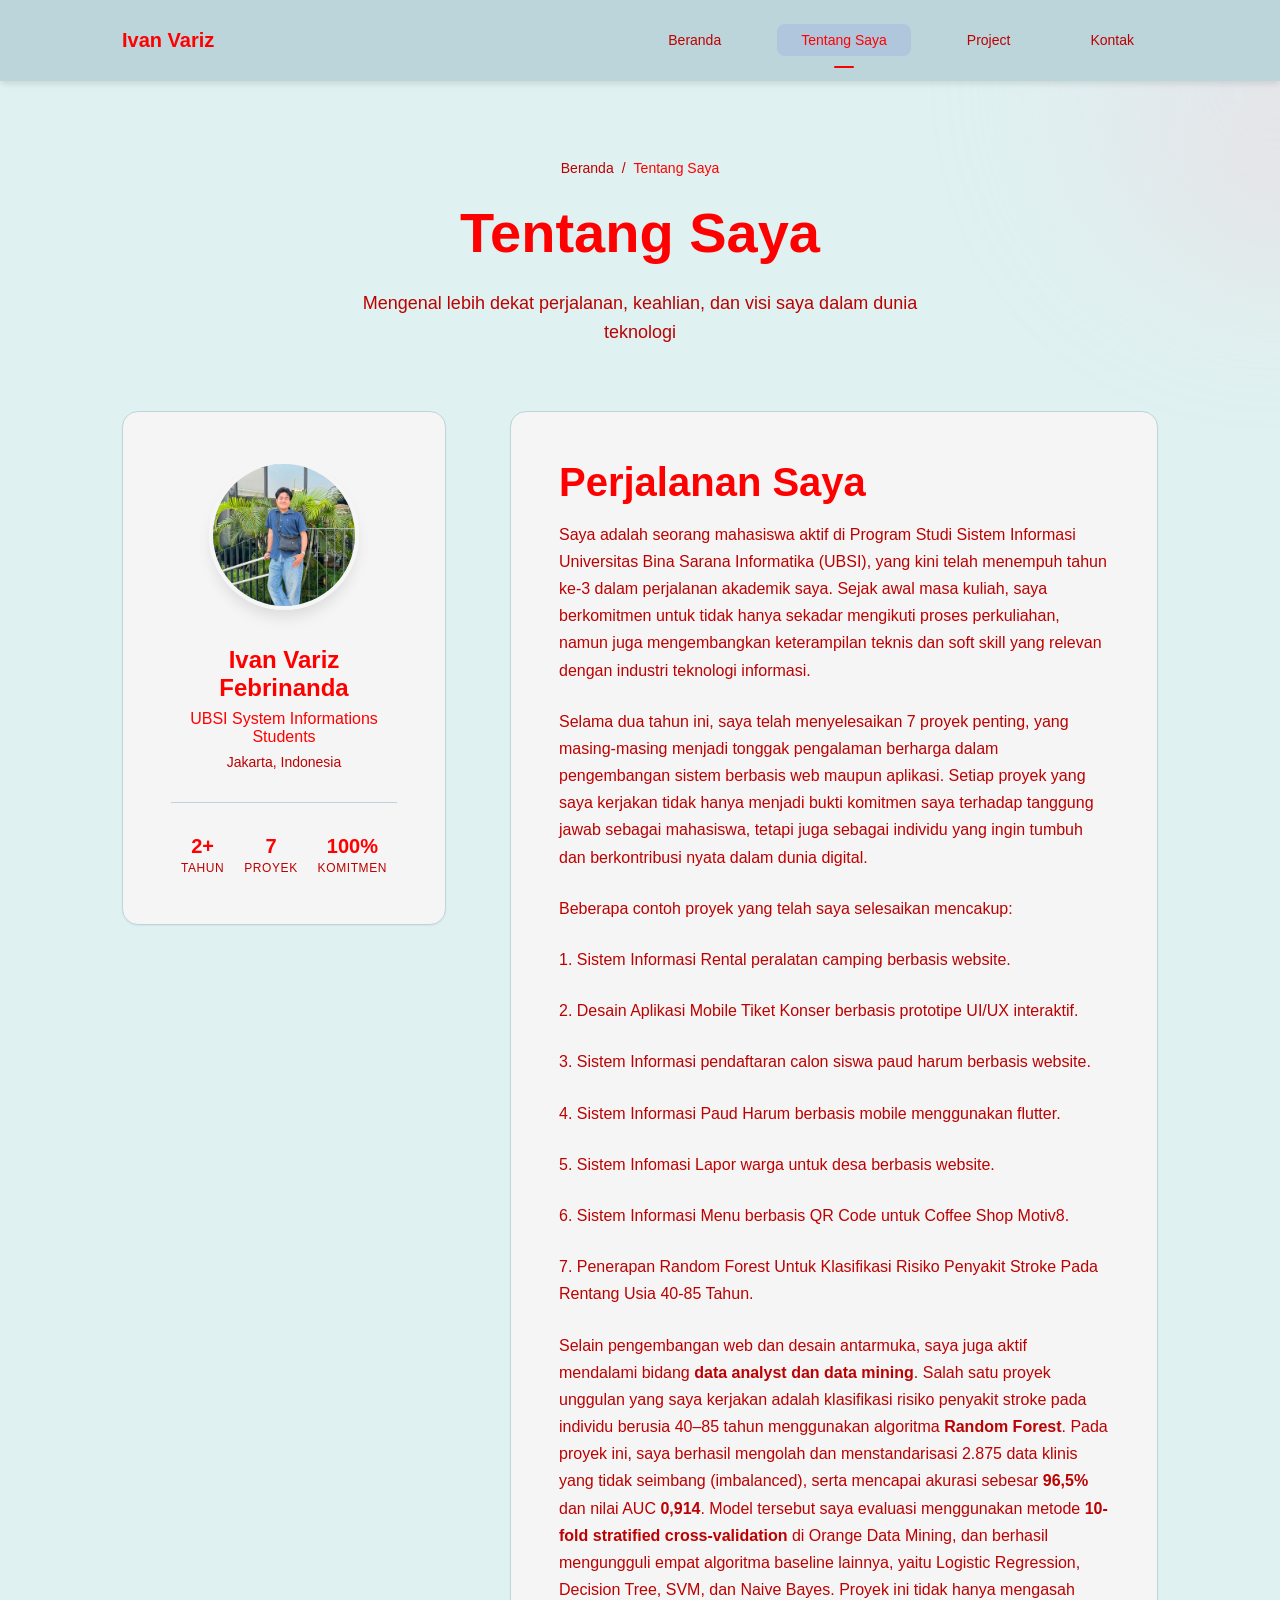
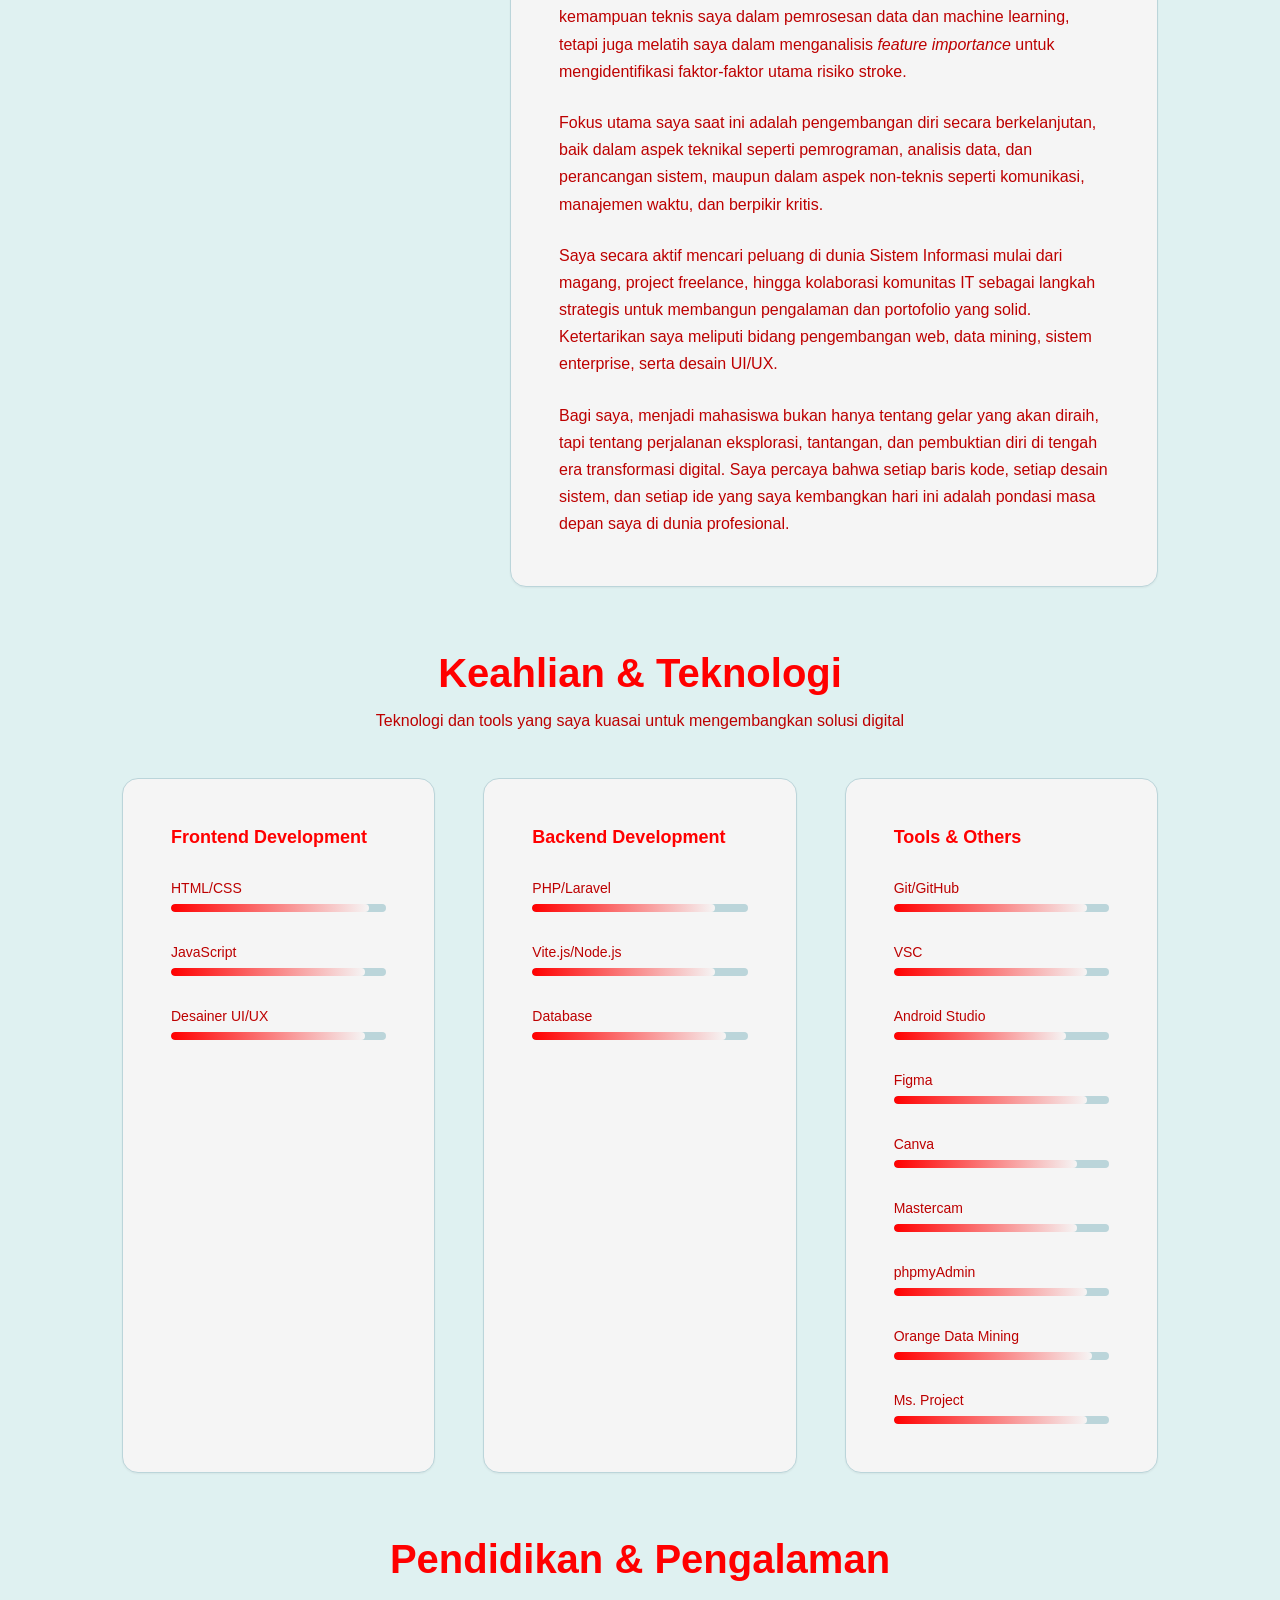
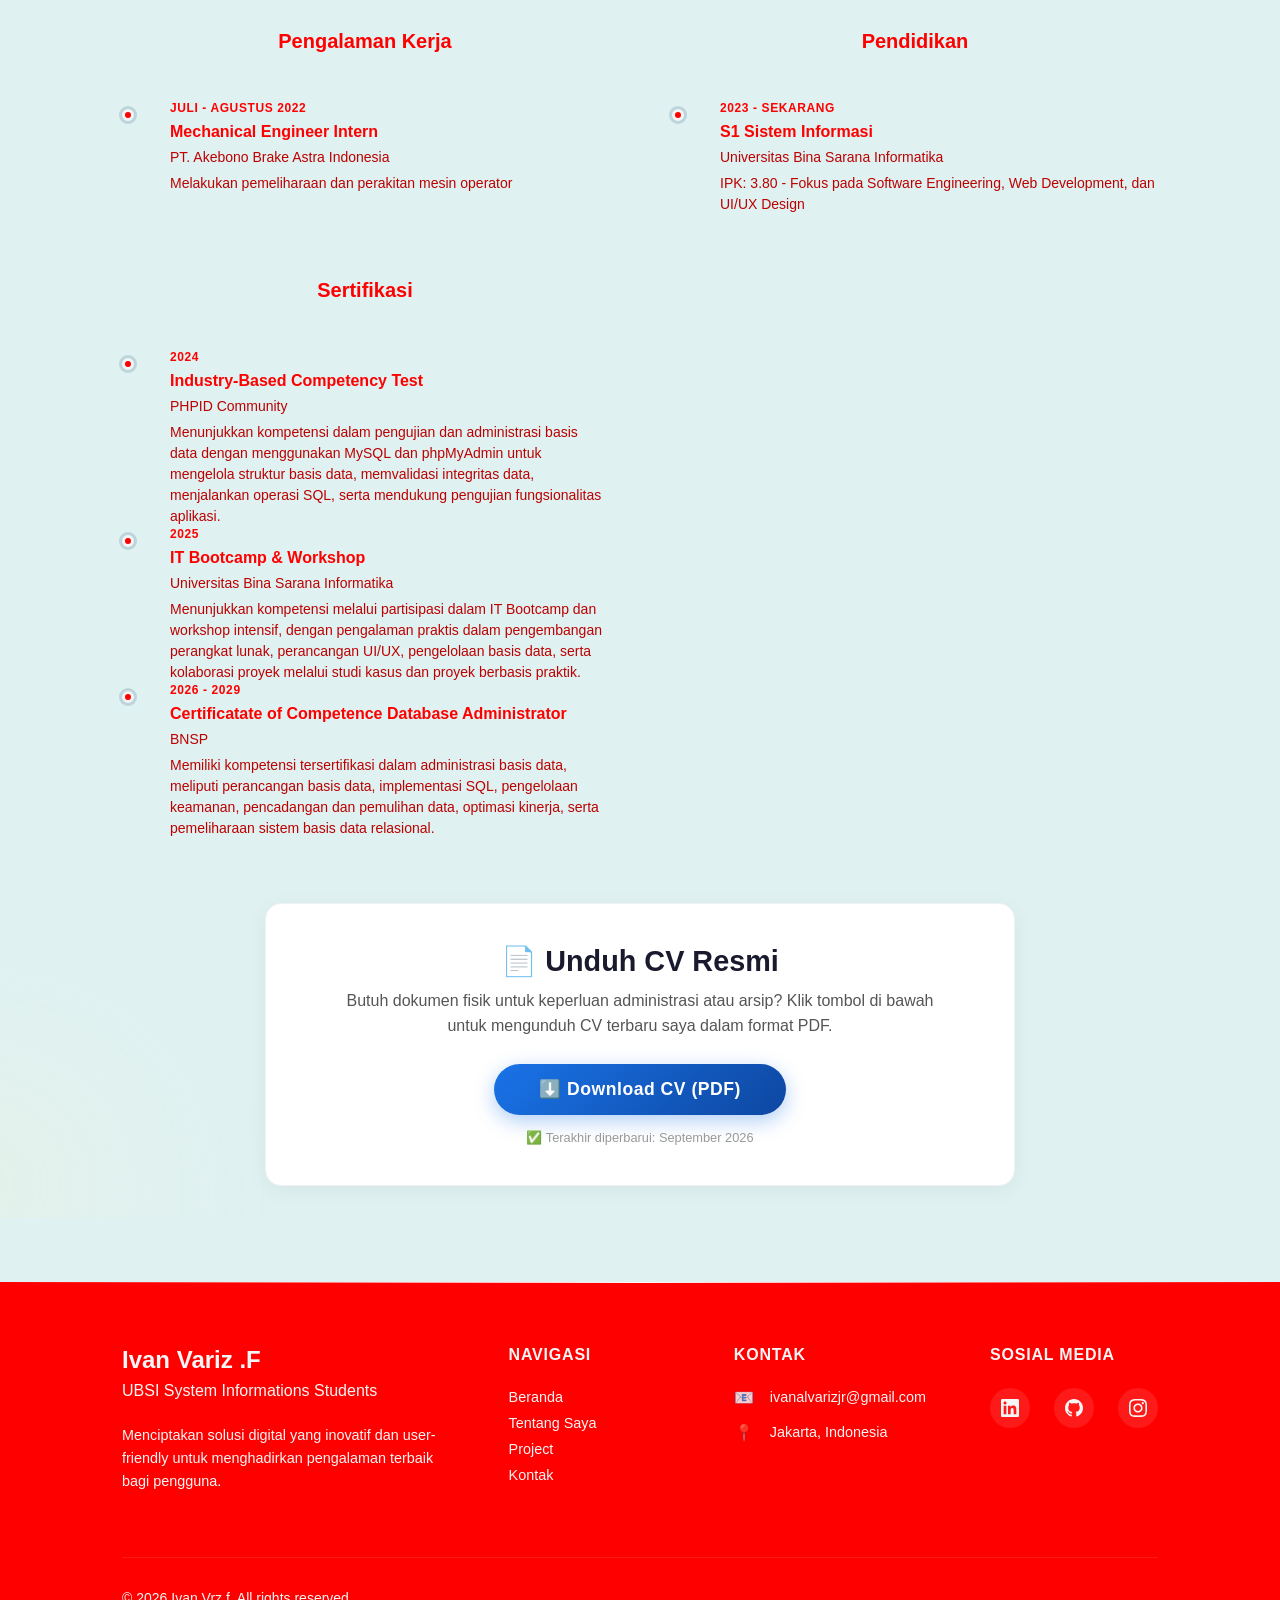
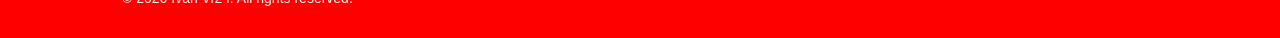
==== commit 07916b58: "Update CV last updated date to September 2026" ====
--- a/about.html
+++ b/about.html
@@ -382,7 +382,7 @@
                         </a>
                         
                         <p class="cv-download-updated">
-                            ✅ Terakhir diperbarui: Agustus 2026
+                            ✅ Terakhir diperbarui: September 2026
                         </p>
                     </div>
                 </section>
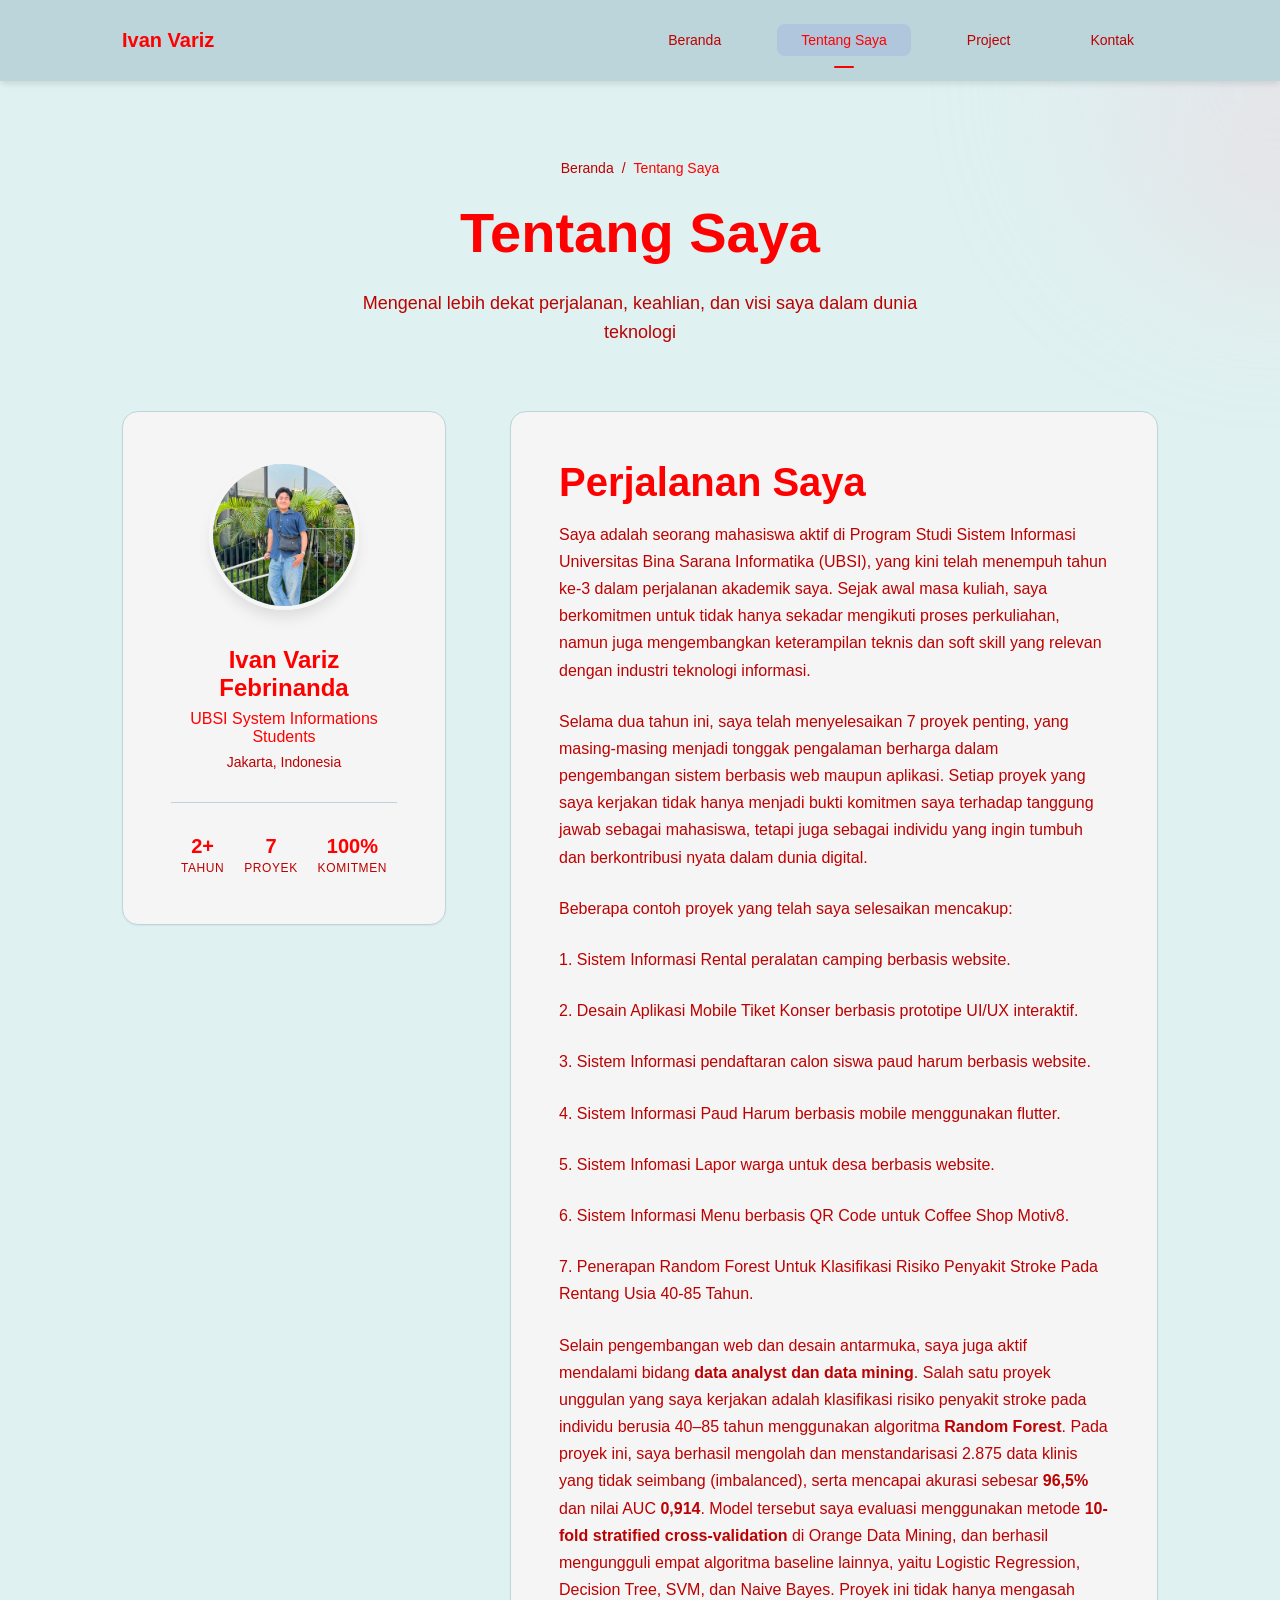
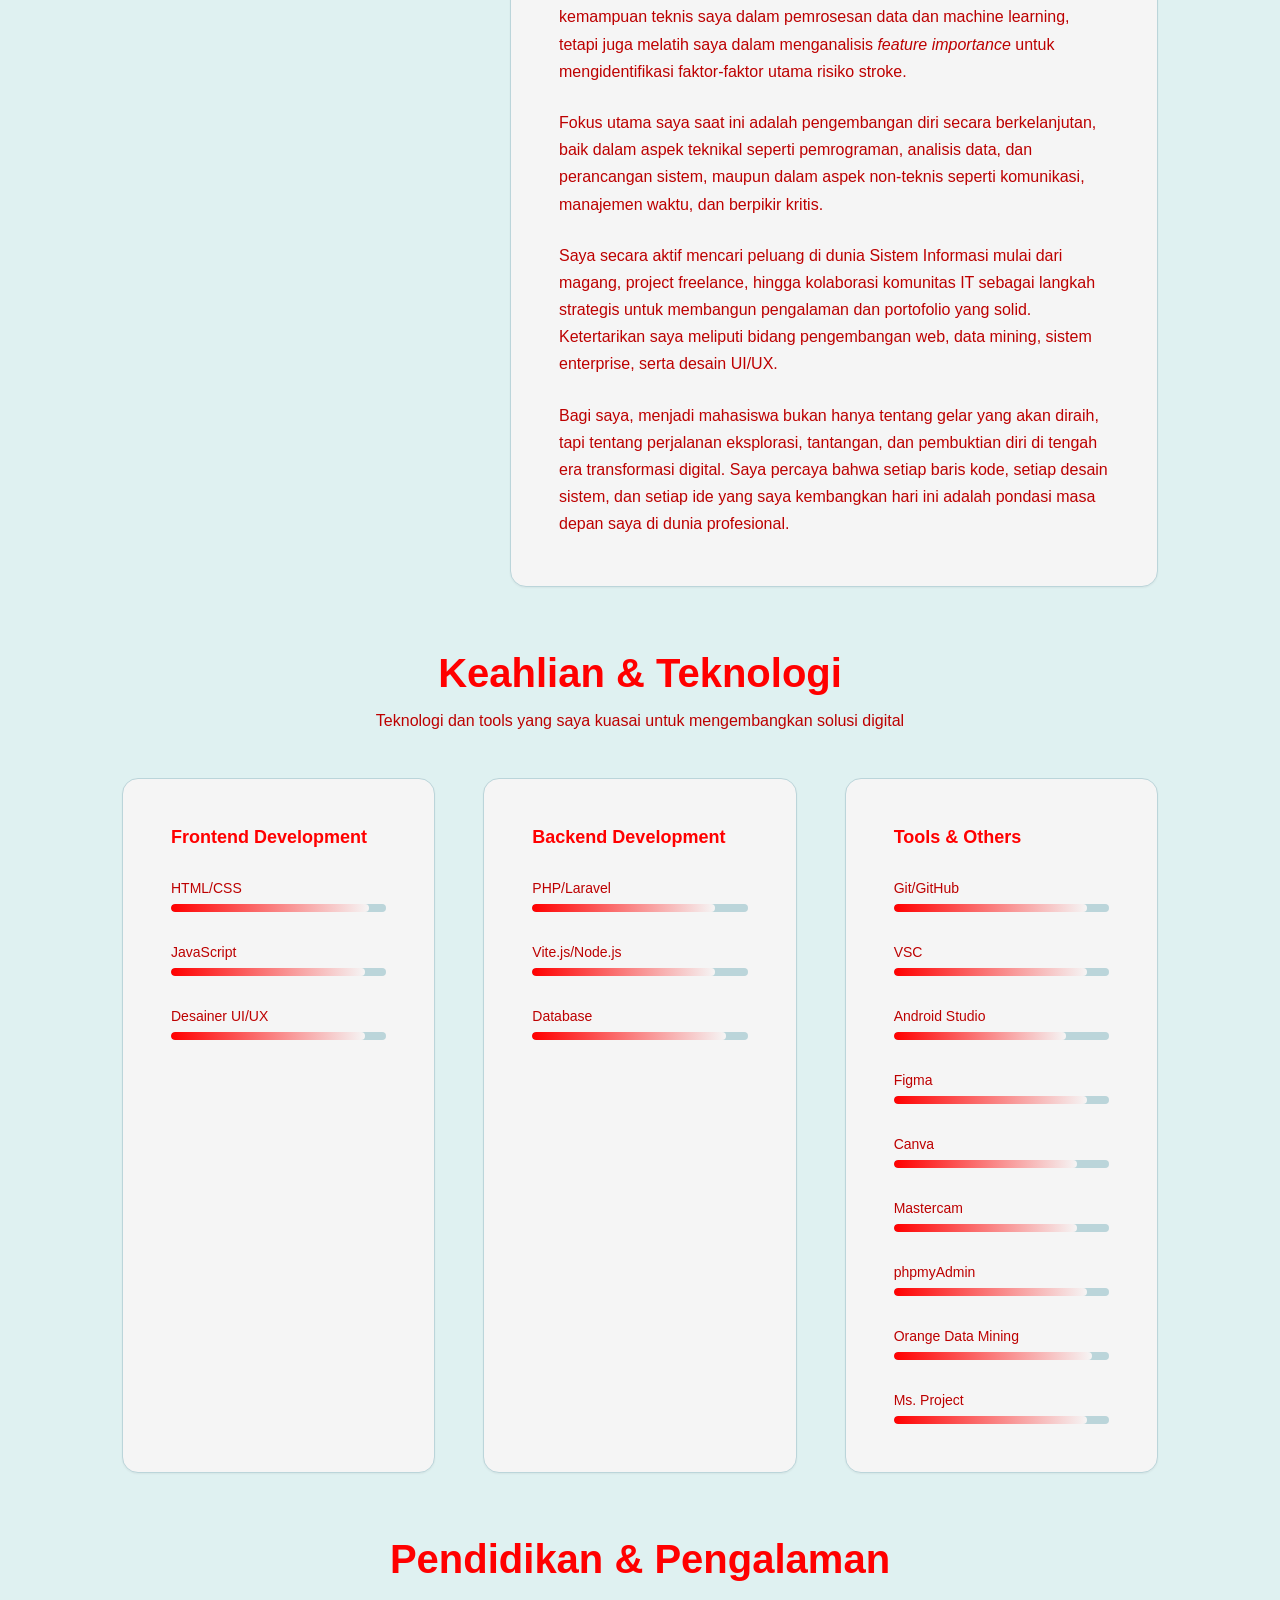
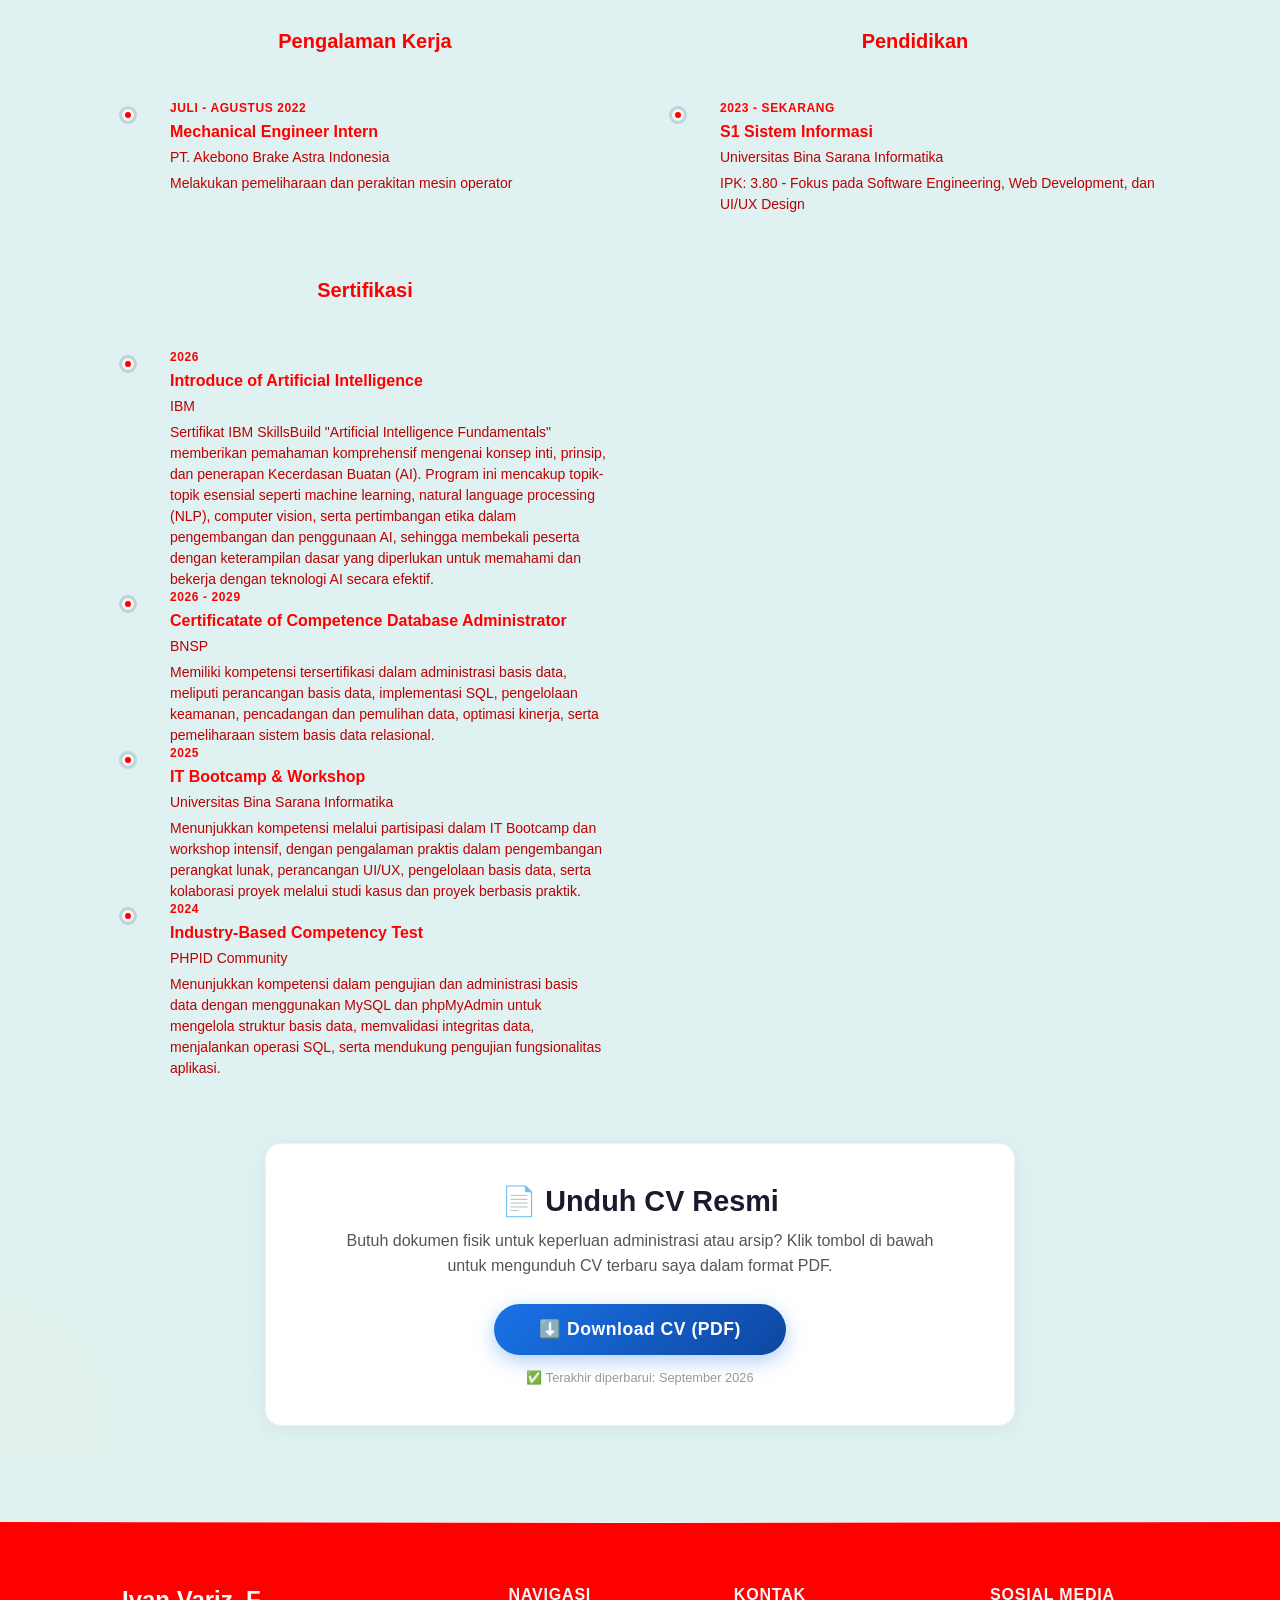
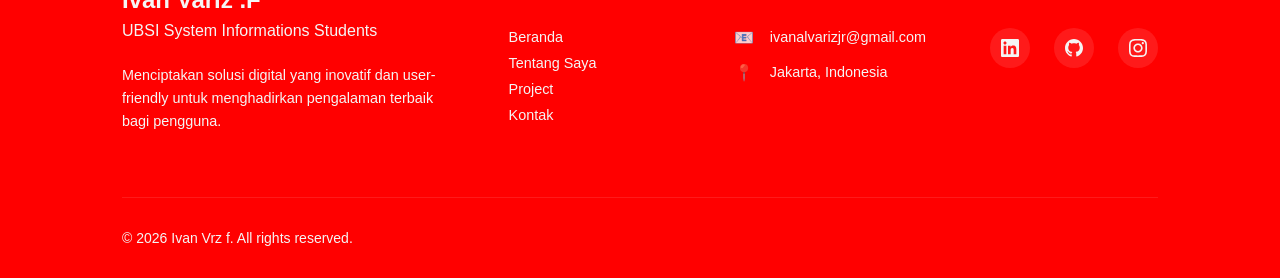
==== commit 8c55e2c0: "Revise timeline and update CV download link Updated timeline entries for 2026 and added new certific" ====
--- a/about.html
+++ b/about.html
@@ -330,32 +330,43 @@
                                 <div class="timeline-item">
                                     <div class="timeline-marker"></div>
                                     <div class="timeline-content">
+                                        <div class="timeline-period">2026 </div>
+                                        <h4 class="timeline-position">Introduce of Artificial Intelligence</h4>
+                                        <p class="timeline-company">IBM</p>
+                                        <p class="timeline-description">Sertifikat IBM SkillsBuild "Artificial Intelligence Fundamentals" memberikan pemahaman komprehensif mengenai konsep inti, prinsip, dan penerapan Kecerdasan Buatan (AI). Program ini mencakup topik-topik esensial seperti machine learning, natural language processing (NLP), computer vision, serta pertimbangan etika dalam pengembangan dan penggunaan AI, sehingga membekali peserta dengan keterampilan dasar yang diperlukan untuk memahami dan bekerja dengan teknologi AI secara efektif.</p>
+                                    </div>
+                                </div>
+                            </div>
+                            <div class="timeline">
+                                <div class="timeline-item">
+                                    <div class="timeline-marker"></div>
+                                    <div class="timeline-content">
+                                        <div class="timeline-period">2026 - 2029 </div>
+                                        <h4 class="timeline-position">Certificatate of Competence Database Administrator</h4>
+                                        <p class="timeline-company">BNSP</p>
+                                        <p class="timeline-description">Memiliki kompetensi tersertifikasi dalam administrasi basis data, meliputi perancangan basis data, implementasi SQL, pengelolaan keamanan, pencadangan dan pemulihan data, optimasi kinerja, serta pemeliharaan sistem basis data relasional.</p>
+                                    </div>
+                                </div>
+                            </div>
+                            <div class="timeline">
+                                <div class="timeline-item">
+                                    <div class="timeline-marker"></div>
+                                    <div class="timeline-content">
+                                        <div class="timeline-period">2025 </div>
+                                        <h4 class="timeline-position">IT Bootcamp & Workshop</h4>
+                                        <p class="timeline-company">Universitas Bina Sarana Informatika</p>
+                                        <p class="timeline-description">Menunjukkan kompetensi melalui partisipasi dalam IT Bootcamp dan workshop intensif, dengan pengalaman praktis dalam pengembangan perangkat lunak, perancangan UI/UX, pengelolaan basis data, serta kolaborasi proyek melalui studi kasus dan proyek berbasis praktik.</p>
+                                    </div>
+                                </div>
+                            </div>
+                            <div class="timeline">
+                                <div class="timeline-item">
+                                    <div class="timeline-marker"></div>
+                                    <div class="timeline-content">
                                         <div class="timeline-period">2024 </div>
                                         <h4 class="timeline-position">Industry-Based Competency Test</h4>
                                         <p class="timeline-company">PHPID Community</p>
                                         <p class="timeline-description">Menunjukkan kompetensi dalam pengujian dan administrasi basis data dengan menggunakan MySQL dan phpMyAdmin untuk mengelola struktur basis data, memvalidasi integritas data, menjalankan operasi SQL, serta mendukung pengujian fungsionalitas aplikasi.</p>
-                                    </div>
-                                </div>
-                            </div>
-                            <div class="timeline">
-                                <div class="timeline-item">
-                                    <div class="timeline-marker"></div>
-                                    <div class="timeline-content">
-                                        <div class="timeline-period">2025 </div>
-                                        <h4 class="timeline-position">IT Bootcamp & Workshop</h4>
-                                        <p class="timeline-company">Universitas Bina Sarana Informatika</p>
-                                        <p class="timeline-description">Menunjukkan kompetensi melalui partisipasi dalam IT Bootcamp dan workshop intensif, dengan pengalaman praktis dalam pengembangan perangkat lunak, perancangan UI/UX, pengelolaan basis data, serta kolaborasi proyek melalui studi kasus dan proyek berbasis praktik.</p>
-                                    </div>
-                                </div>
-                            </div>
-                            <div class="timeline">
-                                <div class="timeline-item">
-                                    <div class="timeline-marker"></div>
-                                    <div class="timeline-content">
-                                        <div class="timeline-period">2026 - 2029 </div>
-                                        <h4 class="timeline-position">Certificatate of Competence Database Administrator</h4>
-                                        <p class="timeline-company">BNSP</p>
-                                        <p class="timeline-description">Memiliki kompetensi tersertifikasi dalam administrasi basis data, meliputi perancangan basis data, implementasi SQL, pengelolaan keamanan, pencadangan dan pemulihan data, optimasi kinerja, serta pemeliharaan sistem basis data relasional.</p>
                                     </div>
                                 </div>
                             </div>
@@ -375,7 +386,7 @@
                         </p>
                         
                         <!-- PASTIKAN NAMA FILE PDF SESUAI DENGAN YANG ADA DI SERVER -->
-                        <a href="CV_IVAN VARIZ FEBRINANDA.pdf" 
+                        <a href="CV_Ivan_Variz_Febrinanda.pdf" 
                            download="CV_IVAN VARIZ FEBRINANDA_2026.pdf" 
                            class="btn-cv-download">
                             ⬇️ Download CV (PDF)
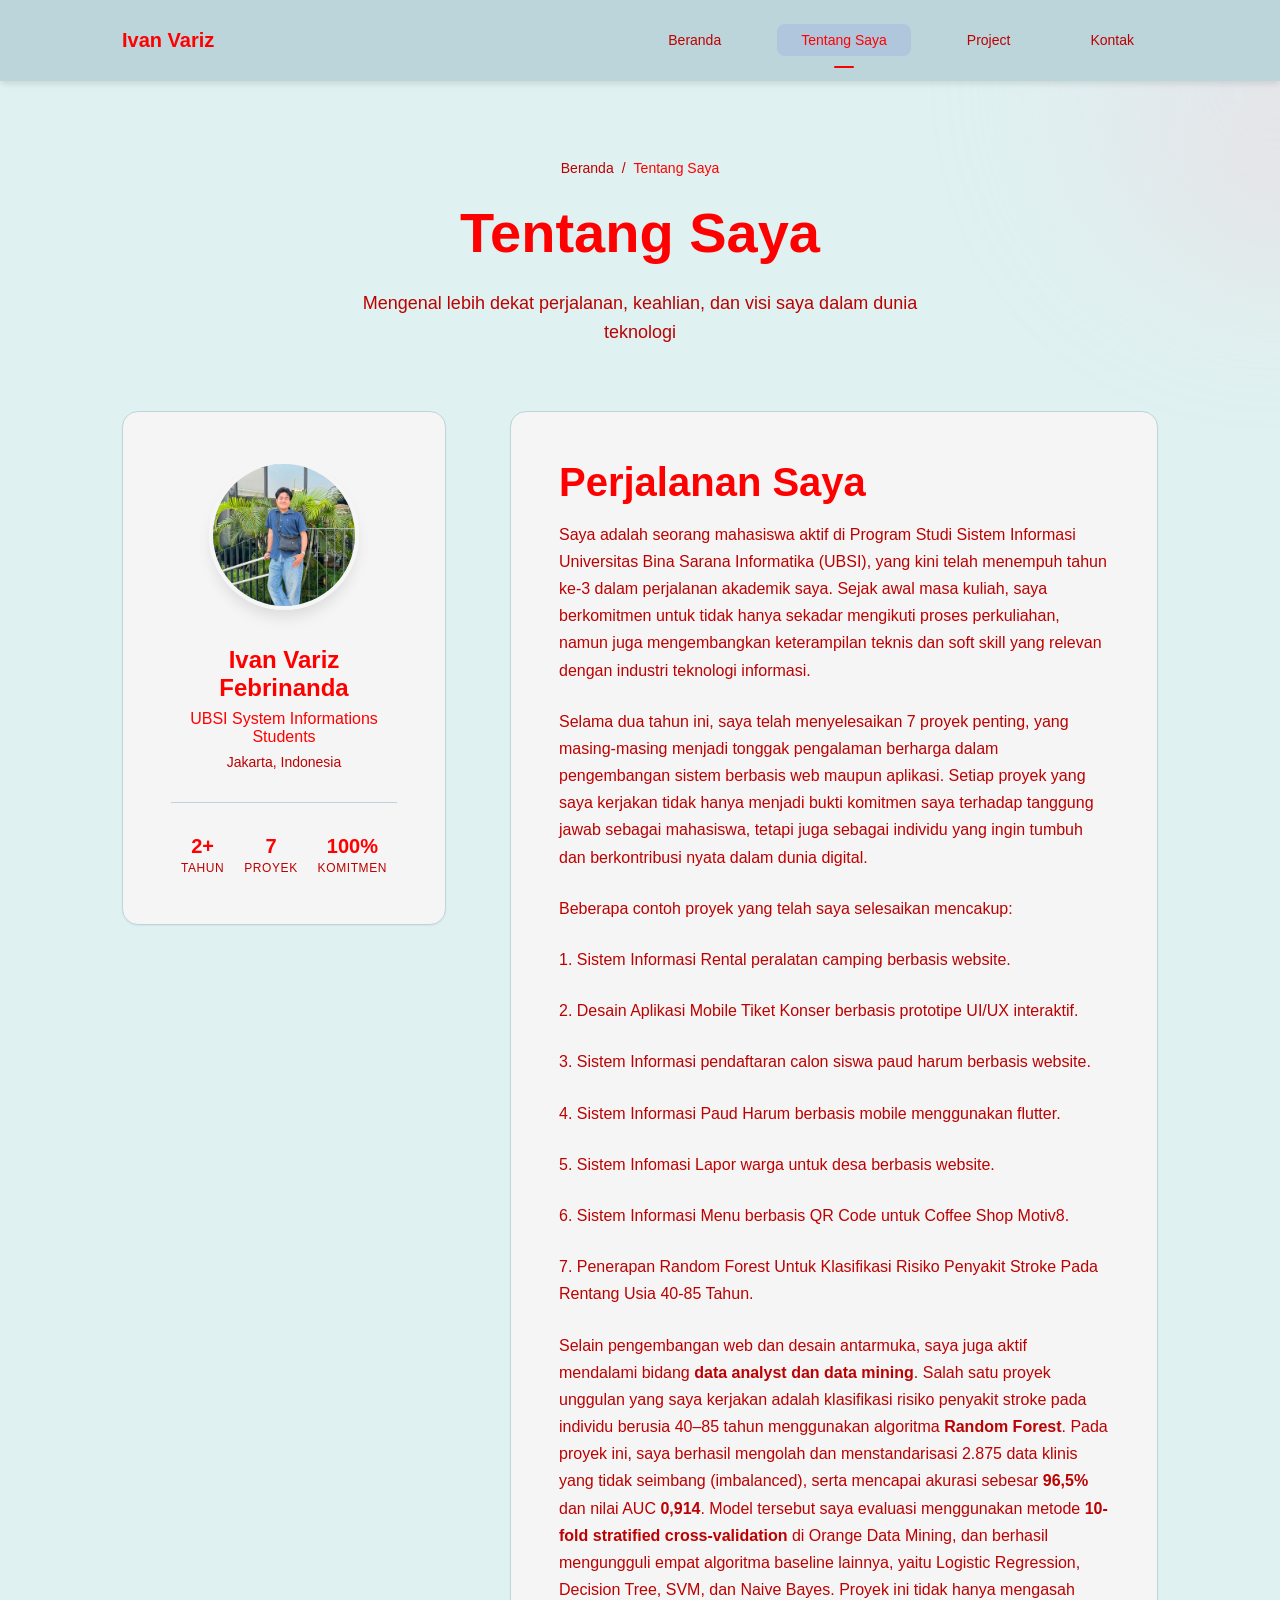
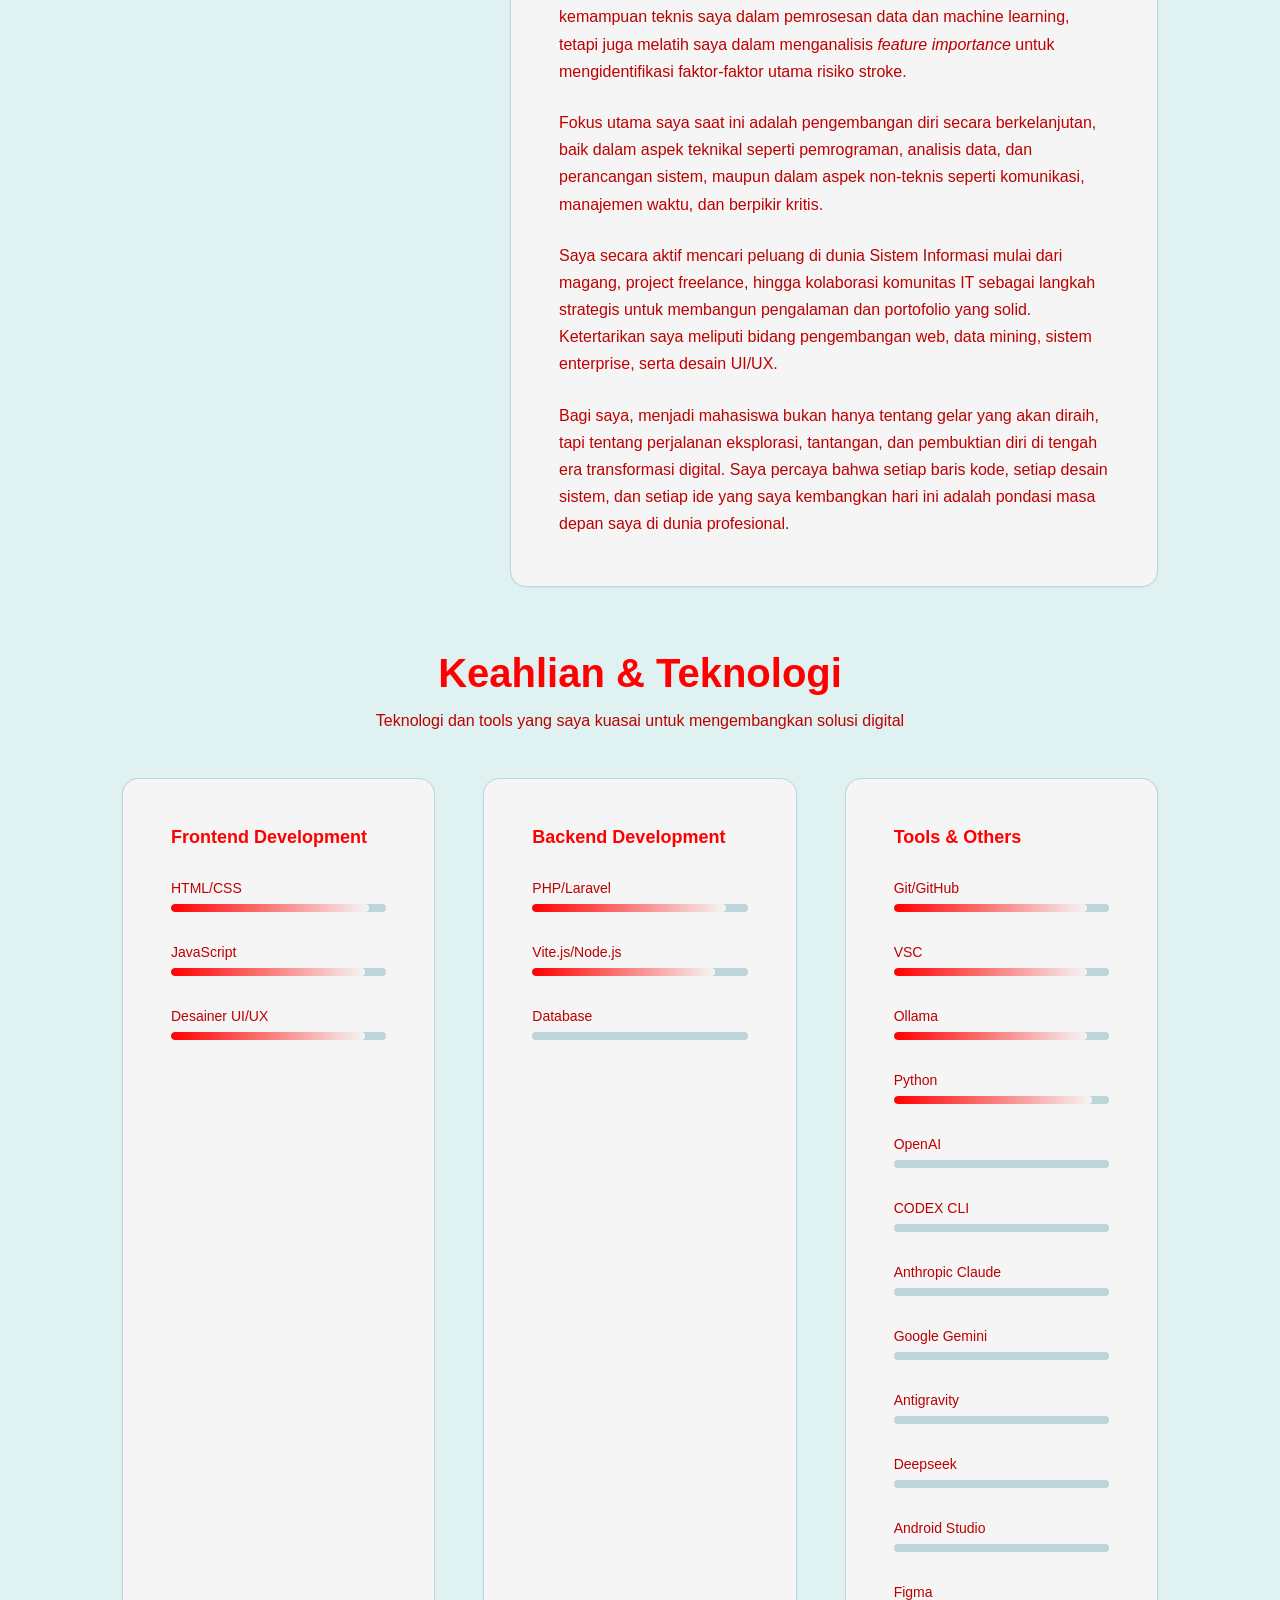
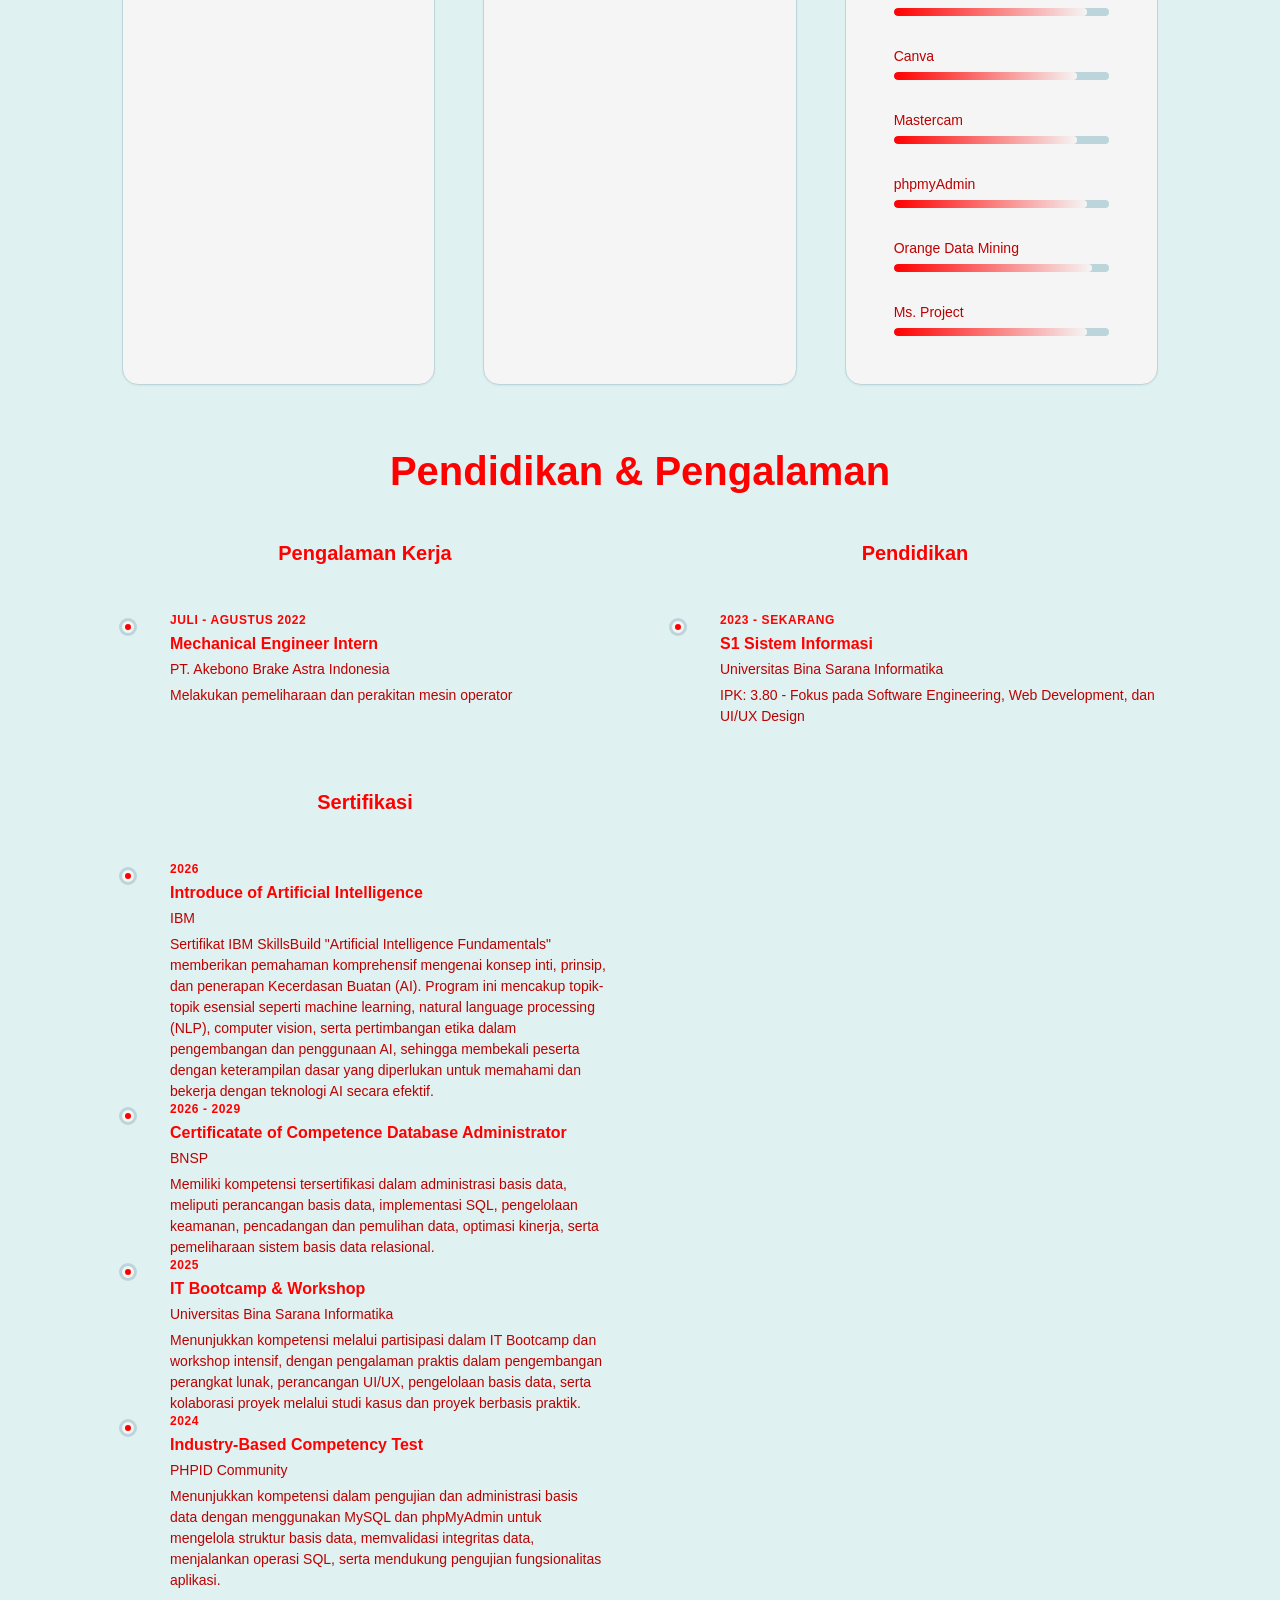
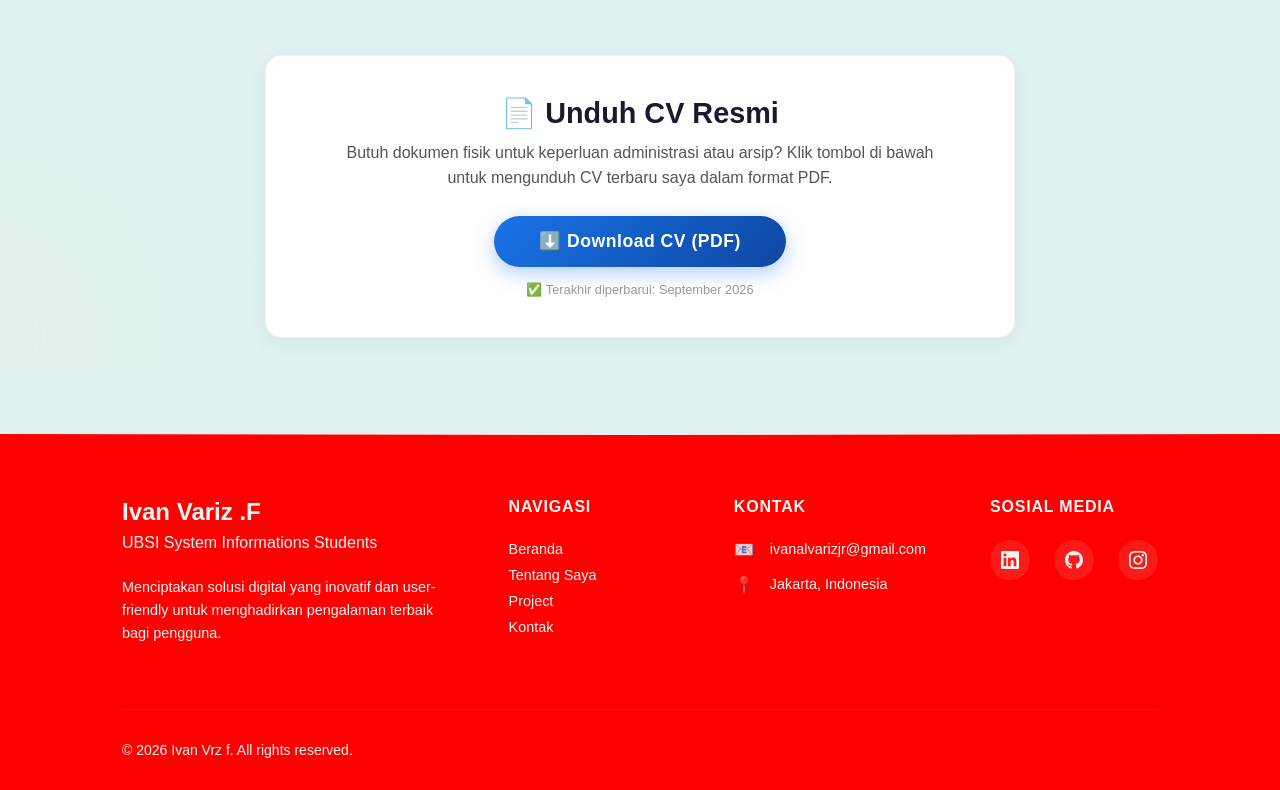
==== commit 21a2e88f: "Update skill progress and add new skills Updated skill progress percentages for various technologies" ====
--- a/about.html
+++ b/about.html
@@ -230,7 +230,7 @@
                             <div class="skills-list">
                                 <div class="skill-item">
                                     <span class="skill-name">PHP/Laravel</span>
-                                    <div class="skill-bar"><div class="skill-progress" data-width="85"></div></div>
+                                    <div class="skill-bar"><div class="skill-progress" data-width="90"></div></div>
                                 </div>
                                 <div class="skill-item">
                                     <span class="skill-name">Vite.js/Node.js</span>
@@ -238,7 +238,7 @@
                                 </div>
                                 <div class="skill-item">
                                     <span class="skill-name">Database</span>
-                                    <div class="skill-bar"><div class="skill-progress" data-width="90"></div></div>
+                                    <div class="skill-bar"><div class="skill-progress" data-width="93"></div></div>
                                 </div>
                             </div>
                         </div>
@@ -255,8 +255,40 @@
                                     <div class="skill-bar"><div class="skill-progress" data-width="90"></div></div>
                                 </div>
                                 <div class="skill-item">
+                                    <span class="skill-name">Ollama</span>
+                                    <div class="skill-bar"><div class="skill-progress" data-width="90"></div></div>
+                                </div>
+                                <div class="skill-item">
+                                    <span class="skill-name">Python</span>
+                                    <div class="skill-bar"><div class="skill-progress" data-width="92"></div></div>
+                                </div>
+                                <div class="skill-item">
+                                    <span class="skill-name">OpenAI</span>
+                                    <div class="skill-bar"><div class="skill-progress" data-width="97"></div></div>
+                                </div>
+                                <div class="skill-item">
+                                    <span class="skill-name">CODEX CLI</span>
+                                    <div class="skill-bar"><div class="skill-progress" data-width="97"></div></div>
+                                </div>
+                                <div class="skill-item">
+                                    <span class="skill-name">Anthropic Claude</span>
+                                    <div class="skill-bar"><div class="skill-progress" data-width="97"></div></div>
+                                </div>
+                                <div class="skill-item">
+                                    <span class="skill-name">Google Gemini</span>
+                                    <div class="skill-bar"><div class="skill-progress" data-width="97"></div></div>
+                                </div>
+                                <div class="skill-item">
+                                    <span class="skill-name">Antigravity</span>
+                                    <div class="skill-bar"><div class="skill-progress" data-width="97"></div></div>
+                                </div>
+                                <div class="skill-item">
+                                    <span class="skill-name">Deepseek</span>
+                                    <div class="skill-bar"><div class="skill-progress" data-width="97"></div></div>
+                                </div>
+                                <div class="skill-item">
                                     <span class="skill-name">Android Studio</span>
-                                    <div class="skill-bar"><div class="skill-progress" data-width="80"></div></div>
+                                    <div class="skill-bar"><div class="skill-progress" data-width="83"></div></div>
                                 </div>
                                 <div class="skill-item">
                                     <span class="skill-name">Figma</span>
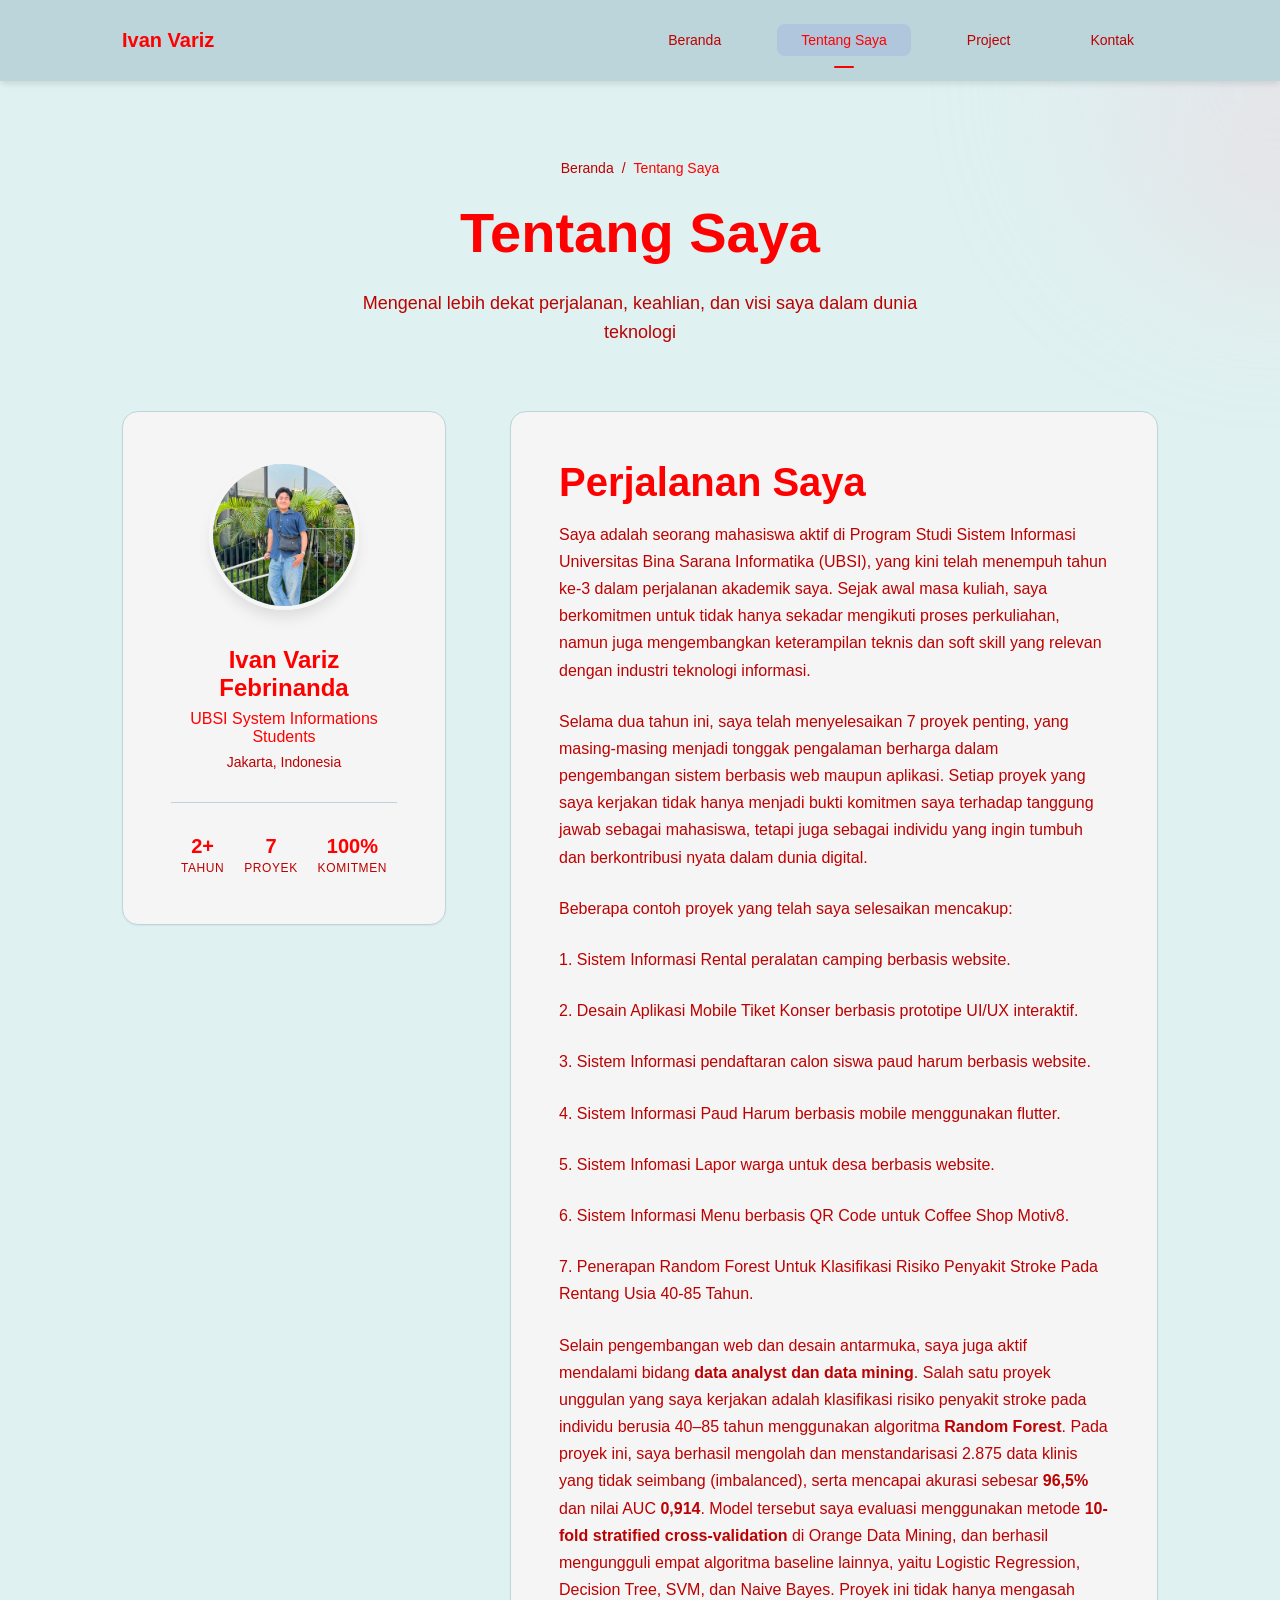
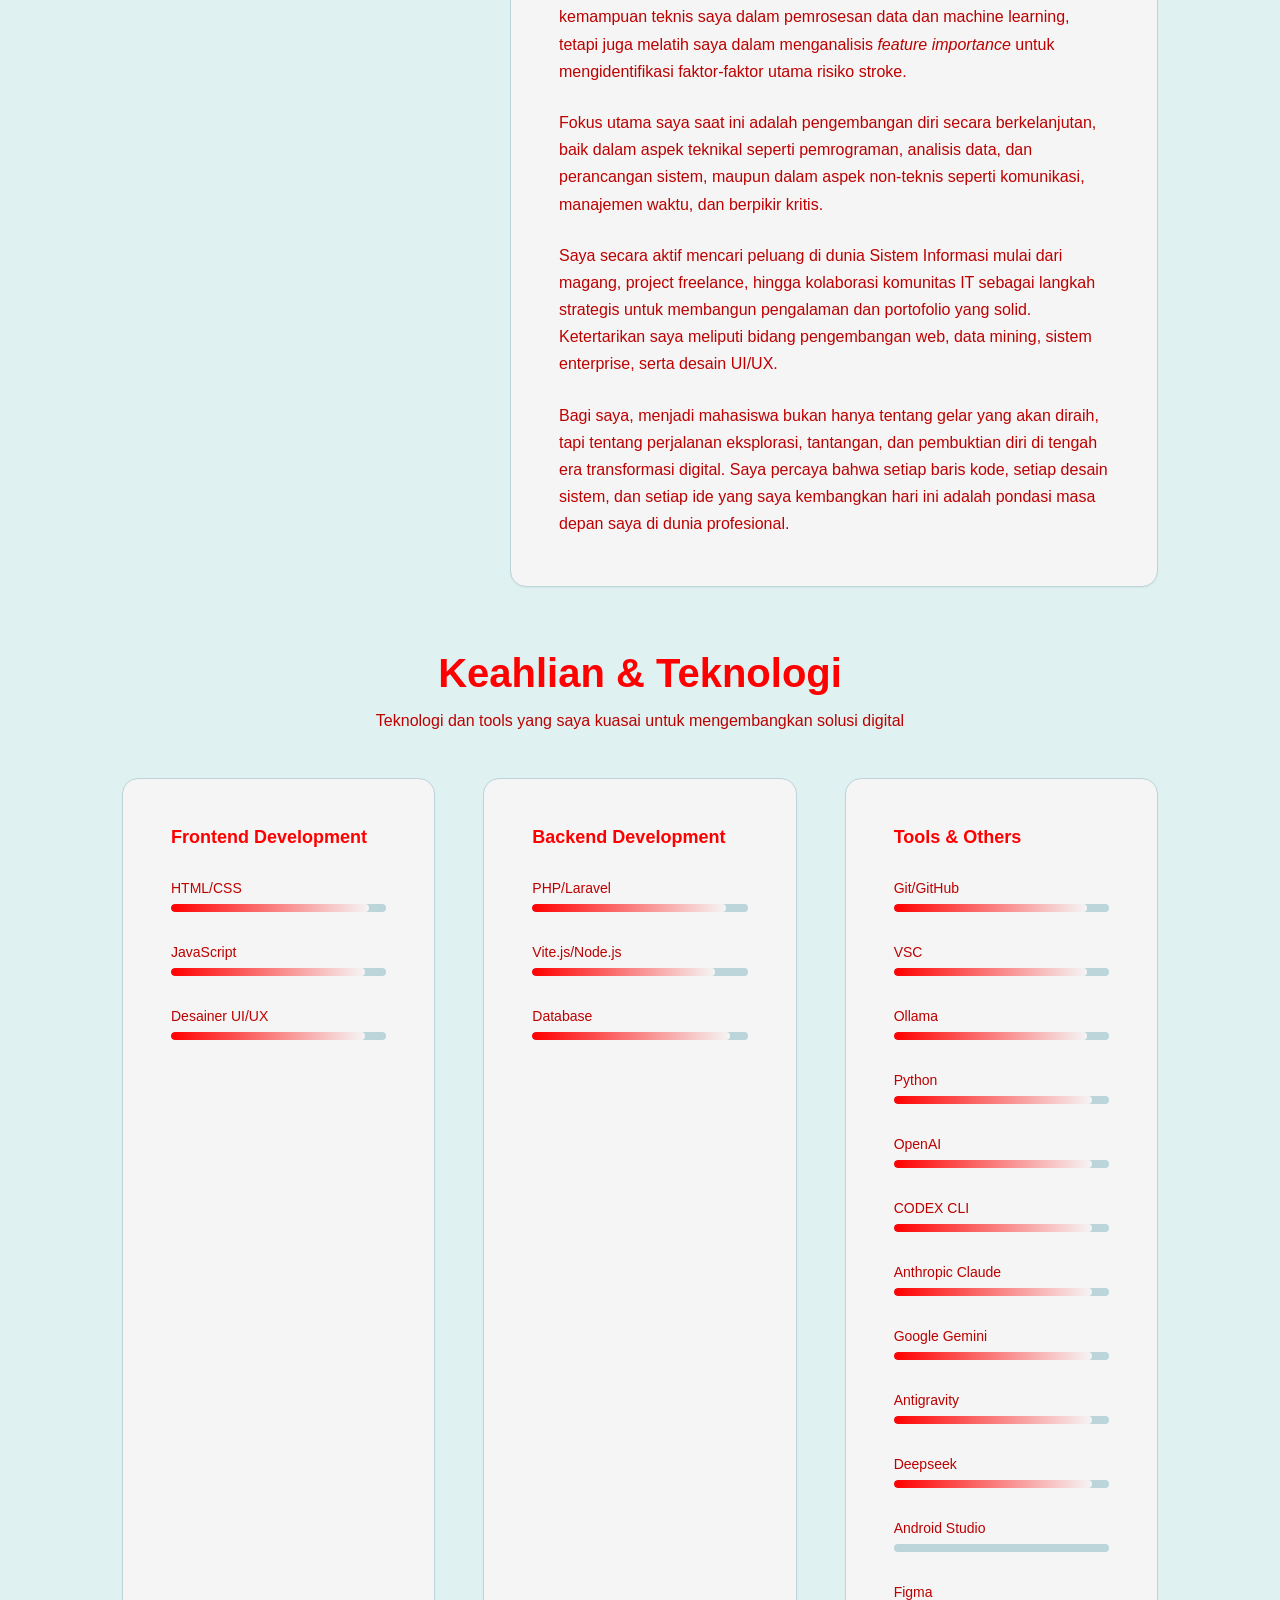
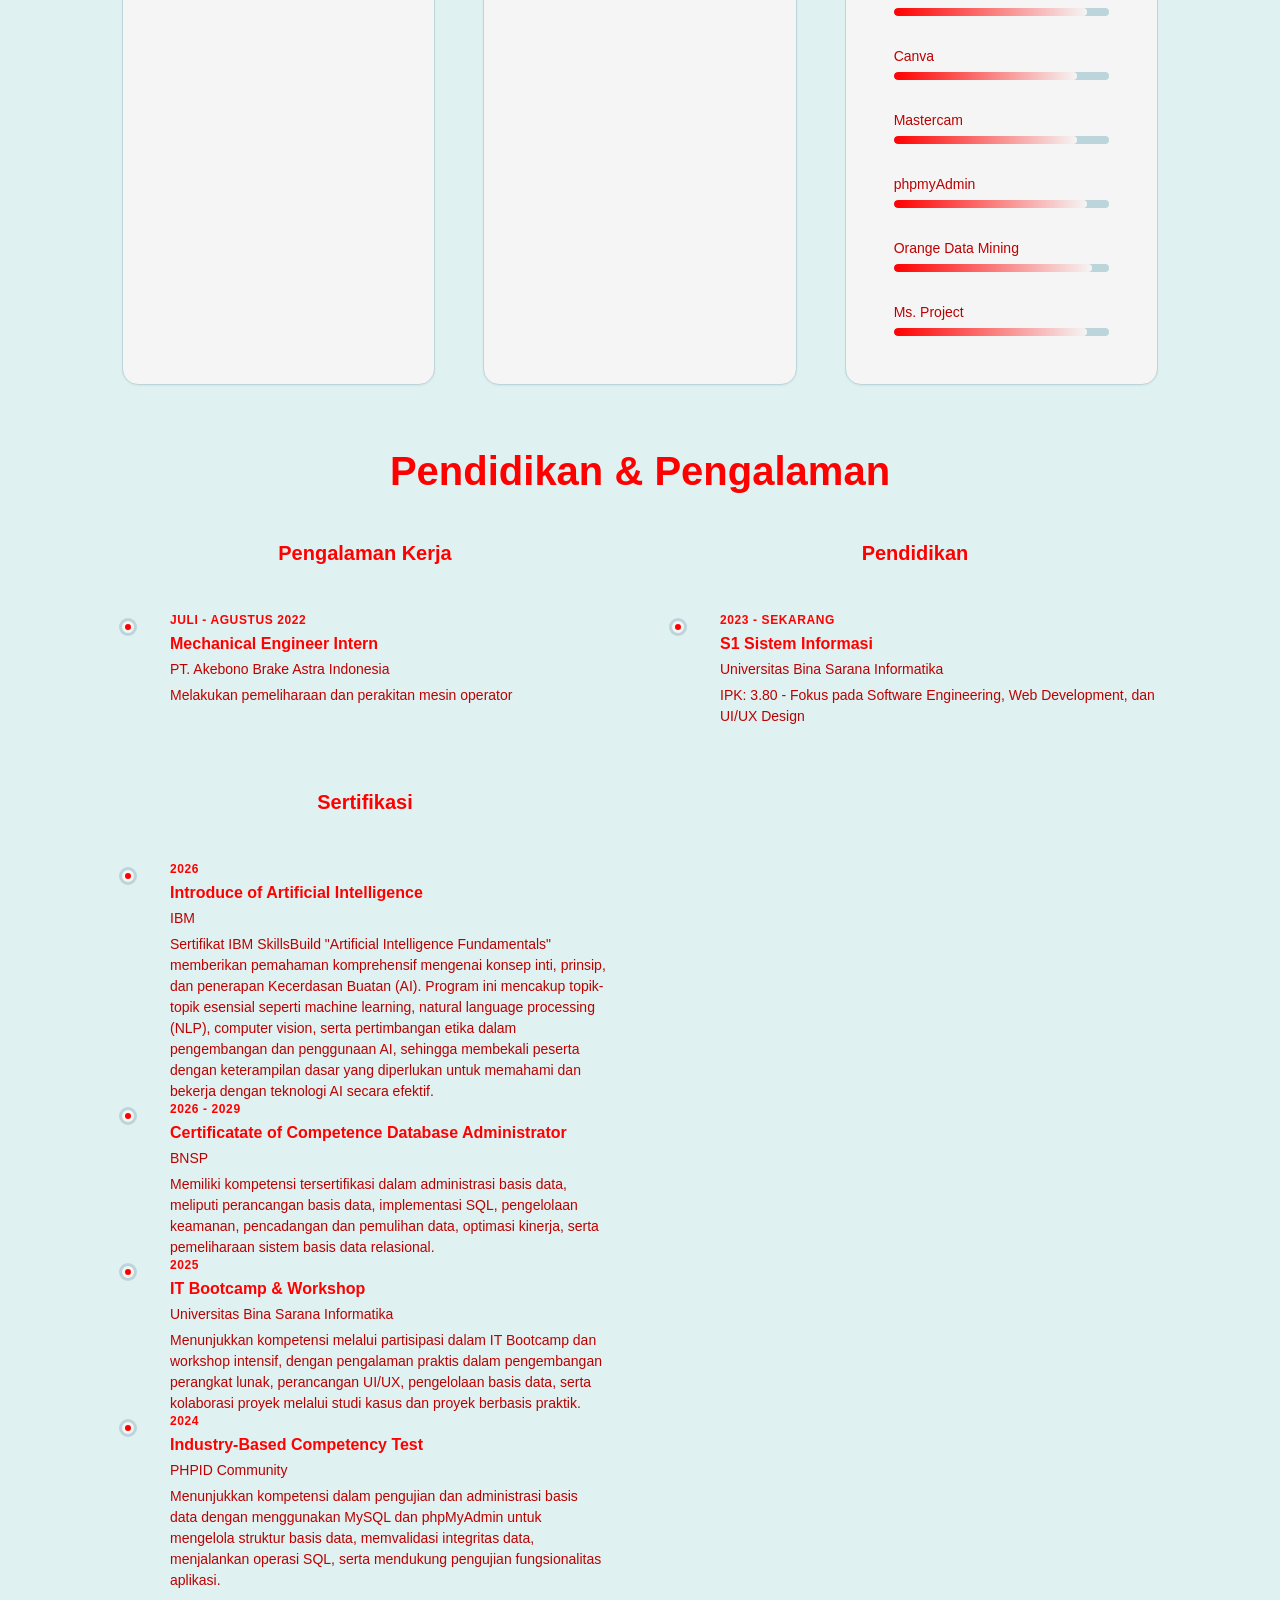
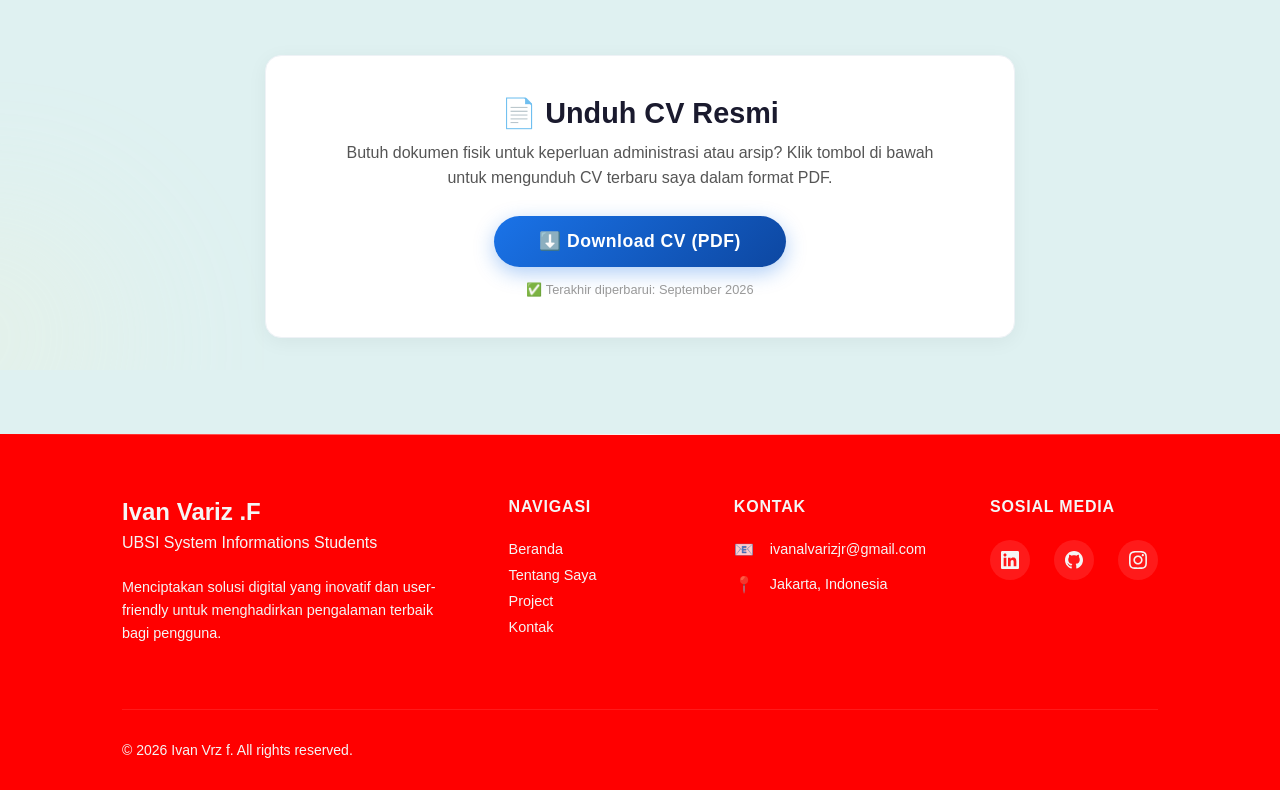
==== commit 0a31e723: "Adjust skill progress percentages in about.html Updated skill progress values for various skills." ====
--- a/about.html
+++ b/about.html
@@ -238,7 +238,7 @@
                                 </div>
                                 <div class="skill-item">
                                     <span class="skill-name">Database</span>
-                                    <div class="skill-bar"><div class="skill-progress" data-width="93"></div></div>
+                                    <div class="skill-bar"><div class="skill-progress" data-width="92"></div></div>
                                 </div>
                             </div>
                         </div>
@@ -264,27 +264,27 @@
                                 </div>
                                 <div class="skill-item">
                                     <span class="skill-name">OpenAI</span>
-                                    <div class="skill-bar"><div class="skill-progress" data-width="97"></div></div>
+                                    <div class="skill-bar"><div class="skill-progress" data-width="92"></div></div>
                                 </div>
                                 <div class="skill-item">
                                     <span class="skill-name">CODEX CLI</span>
-                                    <div class="skill-bar"><div class="skill-progress" data-width="97"></div></div>
+                                    <div class="skill-bar"><div class="skill-progress" data-width="92"></div></div>
                                 </div>
                                 <div class="skill-item">
                                     <span class="skill-name">Anthropic Claude</span>
-                                    <div class="skill-bar"><div class="skill-progress" data-width="97"></div></div>
+                                    <div class="skill-bar"><div class="skill-progress" data-width="92"></div></div>
                                 </div>
                                 <div class="skill-item">
                                     <span class="skill-name">Google Gemini</span>
-                                    <div class="skill-bar"><div class="skill-progress" data-width="97"></div></div>
+                                    <div class="skill-bar"><div class="skill-progress" data-width="92"></div></div>
                                 </div>
                                 <div class="skill-item">
                                     <span class="skill-name">Antigravity</span>
-                                    <div class="skill-bar"><div class="skill-progress" data-width="97"></div></div>
+                                    <div class="skill-bar"><div class="skill-progress" data-width="92"></div></div>
                                 </div>
                                 <div class="skill-item">
                                     <span class="skill-name">Deepseek</span>
-                                    <div class="skill-bar"><div class="skill-progress" data-width="97"></div></div>
+                                    <div class="skill-bar"><div class="skill-progress" data-width="92"></div></div>
                                 </div>
                                 <div class="skill-item">
                                     <span class="skill-name">Android Studio</span>
@@ -482,12 +482,12 @@
                         </a>
                         <a href="https://github.com/ivanalvarizjr" target="_blank" rel="noopener noreferrer" class="social-link" aria-label="GitHub">
                             <svg class="social-icon" viewBox="0 0 24 24" fill="currentColor">
-                                <path d="M12 0c-6.626 0-12 5.373-12 12 0 5.302 3.438 9.8 8.207 11.387.599.111.793-.261.793-.577v-2.234c-3.338.726-4.033-1.416-4.033-1.416-.546-1.387-1.333-1.756-1.333-1.756-1.089-.745.083-.729.083-.729 1.205.084 1.839 1.237 1.839 1.237 1.07 1.834 2.807 1.304 3.492.997.107-.775.418-1.305.762-1.604-2.665-.305-5.467-1.334-5.467-5.931 0-1.311.469-2.381 1.236-3.221-.124-.303-.535-1.524.117-3.176 0 0 1.008-.322 3.301 1.23.957-.266 1.983-.399 3.003-.404 1.02.005 2.047.138 3.006.404 2.291-1.552 3.297-1.23 3.297-1.23.653 1.653.242 2.874.118 3.176.77.84 1.235 1.911 1.235 3.221 0 4.609-2.807 5.624-5.479 5.921.43.372.823 1.102.823 2.222v3.293c0 .319.192.694.801.576 4.765-1.589 8.199-6.086 8.199-11.386 0-6.627-5.373-12-12-12z"/>
+                                <path d="M12 0c-6.626 0-12 5.373-12 12 0 5.302 3.438 9.8 8.207 11.387.599.111.793-.261.793-.577v-2.234c-3.338.726-4.033-1.416-4.033-1.416-.546-1.387-1.333-1.756-1.333-1.756-1.089-.745.083-.729.083-.729 1.205.084 1.839 1.237 1.839 1.237 1.07 1.834 2.807 1.304 3.492.992.107-.775.418-1.305.762-1.604-2.665-.305-5.467-1.334-5.467-5.931 0-1.311.469-2.381 1.236-3.221-.124-.303-.535-1.524.117-3.176 0 0 1.008-.322 3.301 1.23.957-.266 1.983-.399 3.003-.404 1.02.005 2.047.138 3.006.404 2.291-1.552 3.292-1.23 3.292-1.23.653 1.653.242 2.874.118 3.176.77.84 1.235 1.911 1.235 3.221 0 4.609-2.807 5.624-5.479 5.921.43.372.823 1.102.823 2.222v3.293c0 .319.192.694.801.576 4.765-1.589 8.199-6.086 8.199-11.386 0-6.627-5.373-12-12-12z"/>
                             </svg>
                         </a>
                         <a href="https://instagram.com/ivanvrz_" target="_blank" rel="noopener noreferrer" class="social-link" aria-label="Instagram">
                             <svg class="social-icon" viewBox="0 0 24 24" fill="currentColor">
-                                <path d="M12 2.163c3.204 0 3.584.012 4.85.07 3.252.148 4.771 1.691 4.919 4.919.058 1.265.069 1.645.069 4.849 0 3.205-.012 3.584-.069 4.849-.149 3.225-1.664 4.771-4.919 4.919-1.266.058-1.644.07-4.85.07-3.204 0-3.584-.012-4.849-.07-3.26-.149-4.771-1.699-4.919-4.92-.058-1.265-.07-1.644-.07-4.849 0-3.204.013-3.583.07-4.849.149-3.227 1.664-4.771 4.919-4.919 1.266-.057 1.645-.069 4.849-.069zm0-2.163c-3.259 0-3.667.014-4.947.072-4.358.2-6.78 2.618-6.98 6.98-.059 1.281-.073 1.689-.073 4.948 0 3.259.014 3.668.072 4.948.2 4.358 2.618 6.78 6.98 6.98 1.281.058 1.689.072 4.948.072 3.259 0 3.668-.014 4.948-.072 4.354-.2 6.782-2.618 6.979-6.98.059-1.28.073-1.689.073-4.948 0-3.259-.014-3.667-.072-4.947-.196-4.354-2.617-6.78-6.979-6.98-1.281-.059-1.69-.073-4.949-.073zm0 5.838c-3.403 0-6.162 2.759-6.162 6.162s2.759 6.163 6.162 6.163 6.162-2.759 6.162-6.163c0-3.403-2.759-6.162-6.162-6.162zm0 10.162c-2.209 0-4-1.79-4-4 0-2.209 1.791-4 4-4s4 1.791 4 4c0 2.21-1.791 4-4 4zm6.406-11.845c-.796 0-1.441.645-1.441 1.44s.645 1.44 1.441 1.44c.795 0 1.439-.645 1.439-1.44s-.644-1.44-1.439-1.44z"/>
+                                <path d="M12 2.163c3.204 0 3.584.012 4.85.07 3.252.148 4.771 1.691 4.919 4.919.058 1.265.069 1.645.069 4.849 0 3.205-.012 3.584-.069 4.849-.149 3.225-1.664 4.771-4.919 4.919-1.266.058-1.644.07-4.85.07-3.204 0-3.584-.012-4.849-.07-3.26-.149-4.771-1.699-4.919-4.92-.058-1.265-.07-1.644-.07-4.849 0-3.204.013-3.583.07-4.849.149-3.227 1.664-4.771 4.919-4.919 1.266-.057 1.645-.069 4.849-.069zm0-2.163c-3.259 0-3.667.014-4.947.072-4.358.2-6.78 2.618-6.98 6.98-.059 1.281-.073 1.689-.073 4.948 0 3.259.014 3.668.072 4.948.2 4.358 2.618 6.78 6.98 6.98 1.281.058 1.689.072 4.948.072 3.259 0 3.668-.014 4.948-.072 4.354-.2 6.782-2.618 6.929-6.98.059-1.28.073-1.689.073-4.948 0-3.259-.014-3.667-.072-4.947-.196-4.354-2.617-6.78-6.929-6.98-1.281-.059-1.69-.073-4.949-.073zm0 5.838c-3.403 0-6.162 2.759-6.162 6.162s2.759 6.163 6.162 6.163 6.162-2.759 6.162-6.163c0-3.403-2.759-6.162-6.162-6.162zm0 10.162c-2.209 0-4-1.79-4-4 0-2.209 1.791-4 4-4s4 1.791 4 4c0 2.21-1.791 4-4 4zm6.406-11.845c-.796 0-1.441.645-1.441 1.44s.645 1.44 1.441 1.44c.795 0 1.439-.645 1.439-1.44s-.644-1.44-1.439-1.44z"/>
                             </svg>
                         </a>
                     </div>
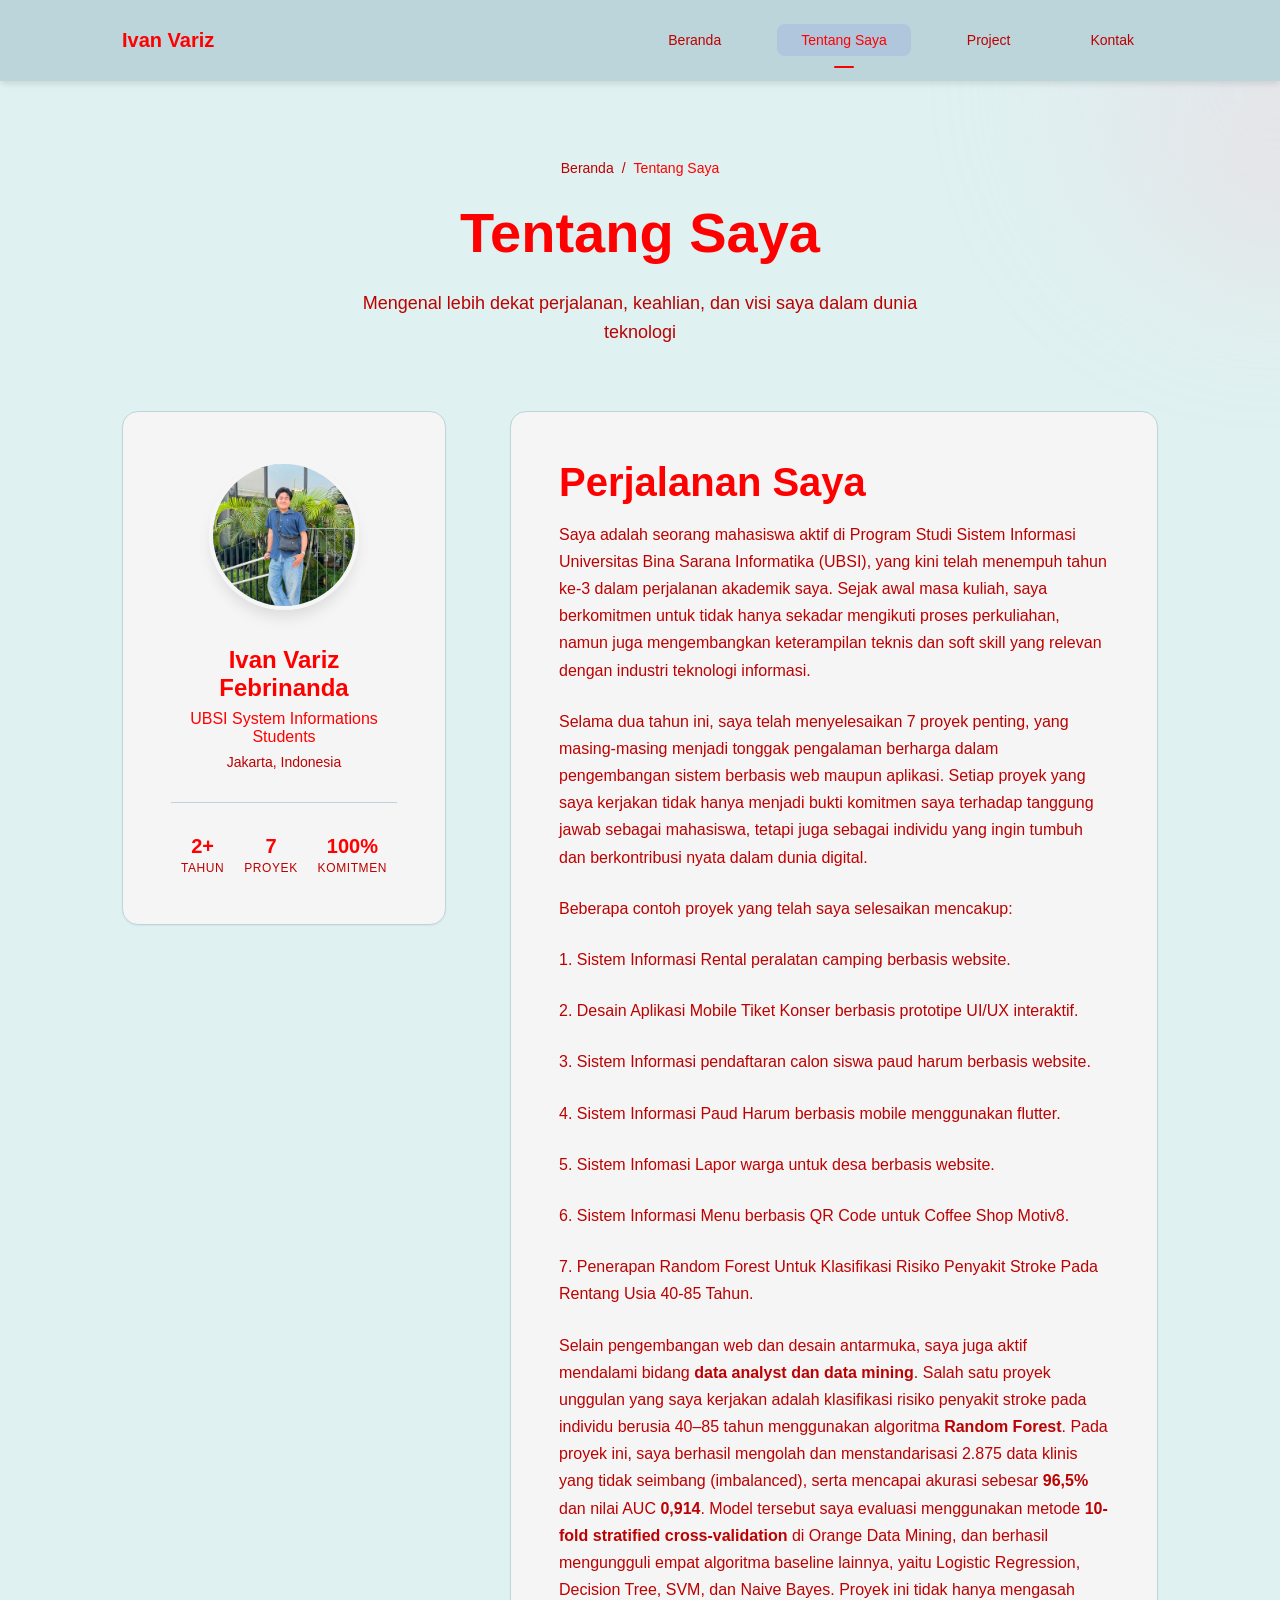
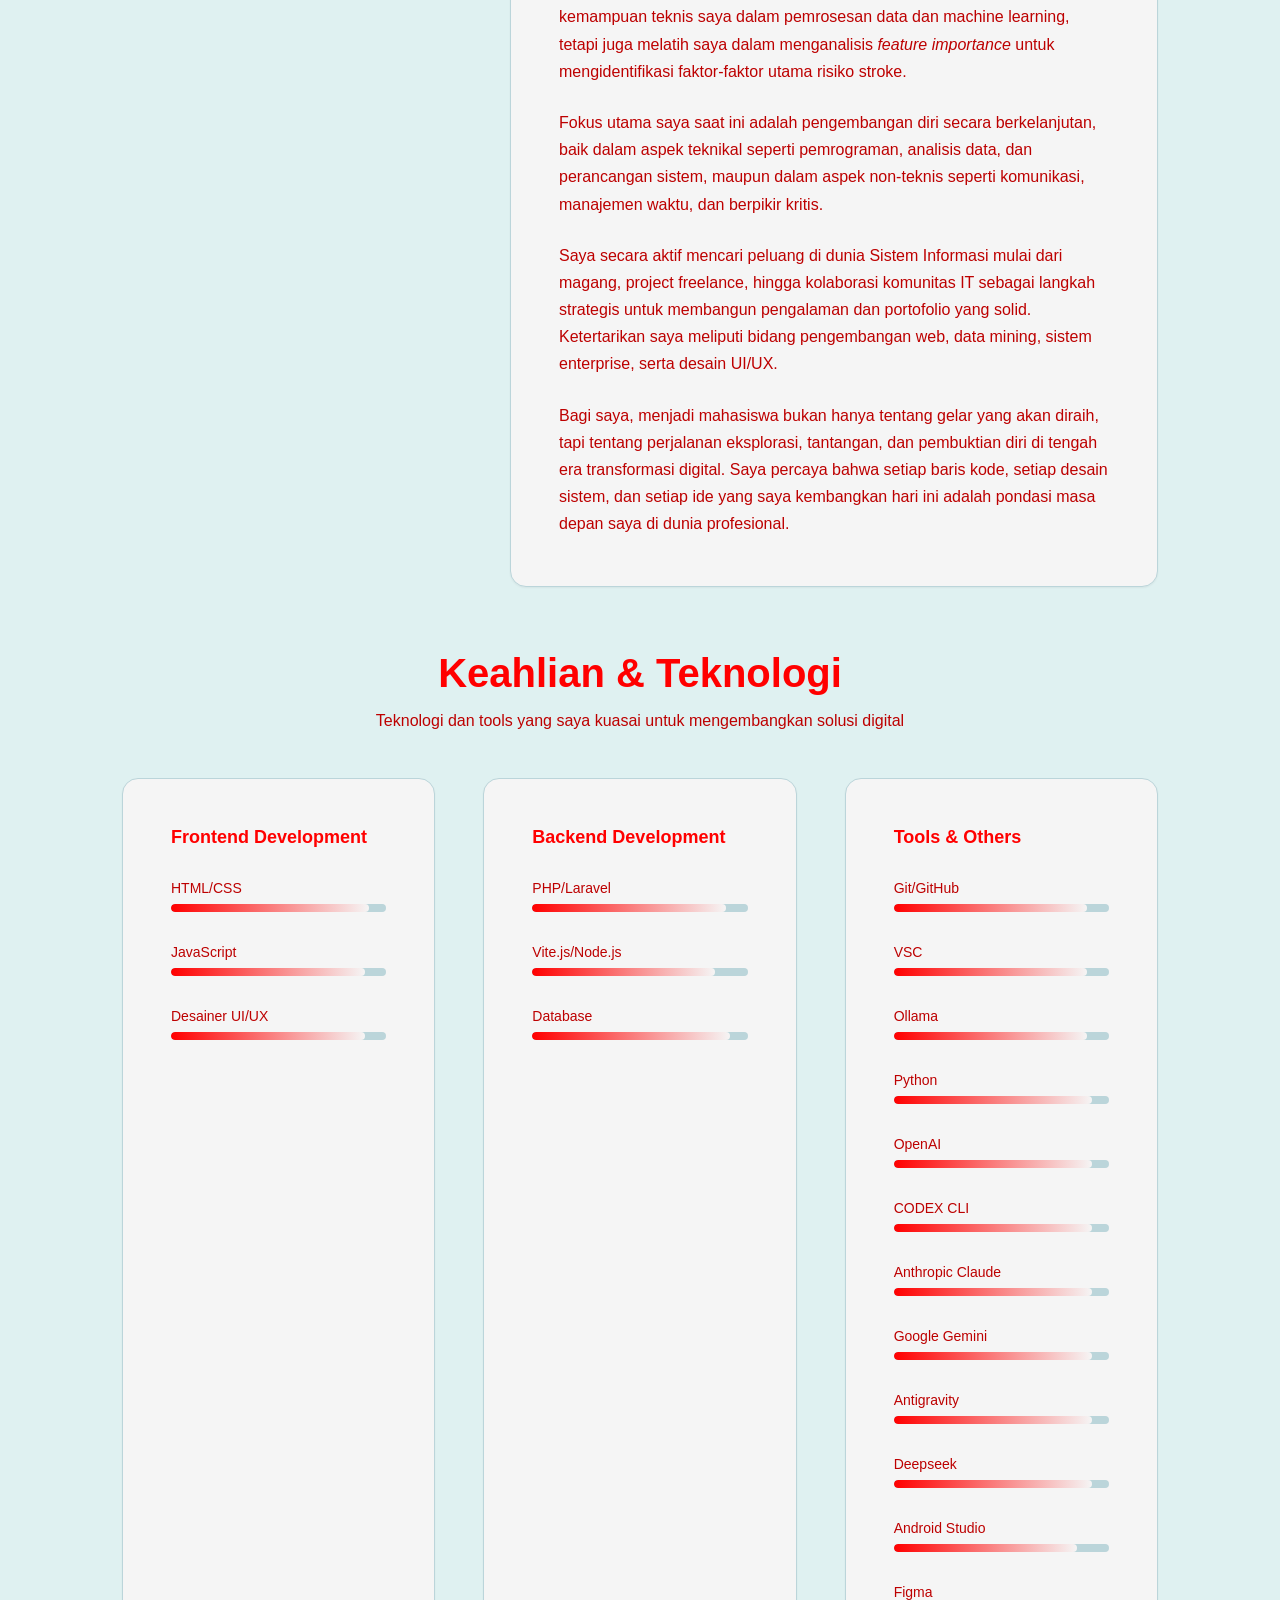
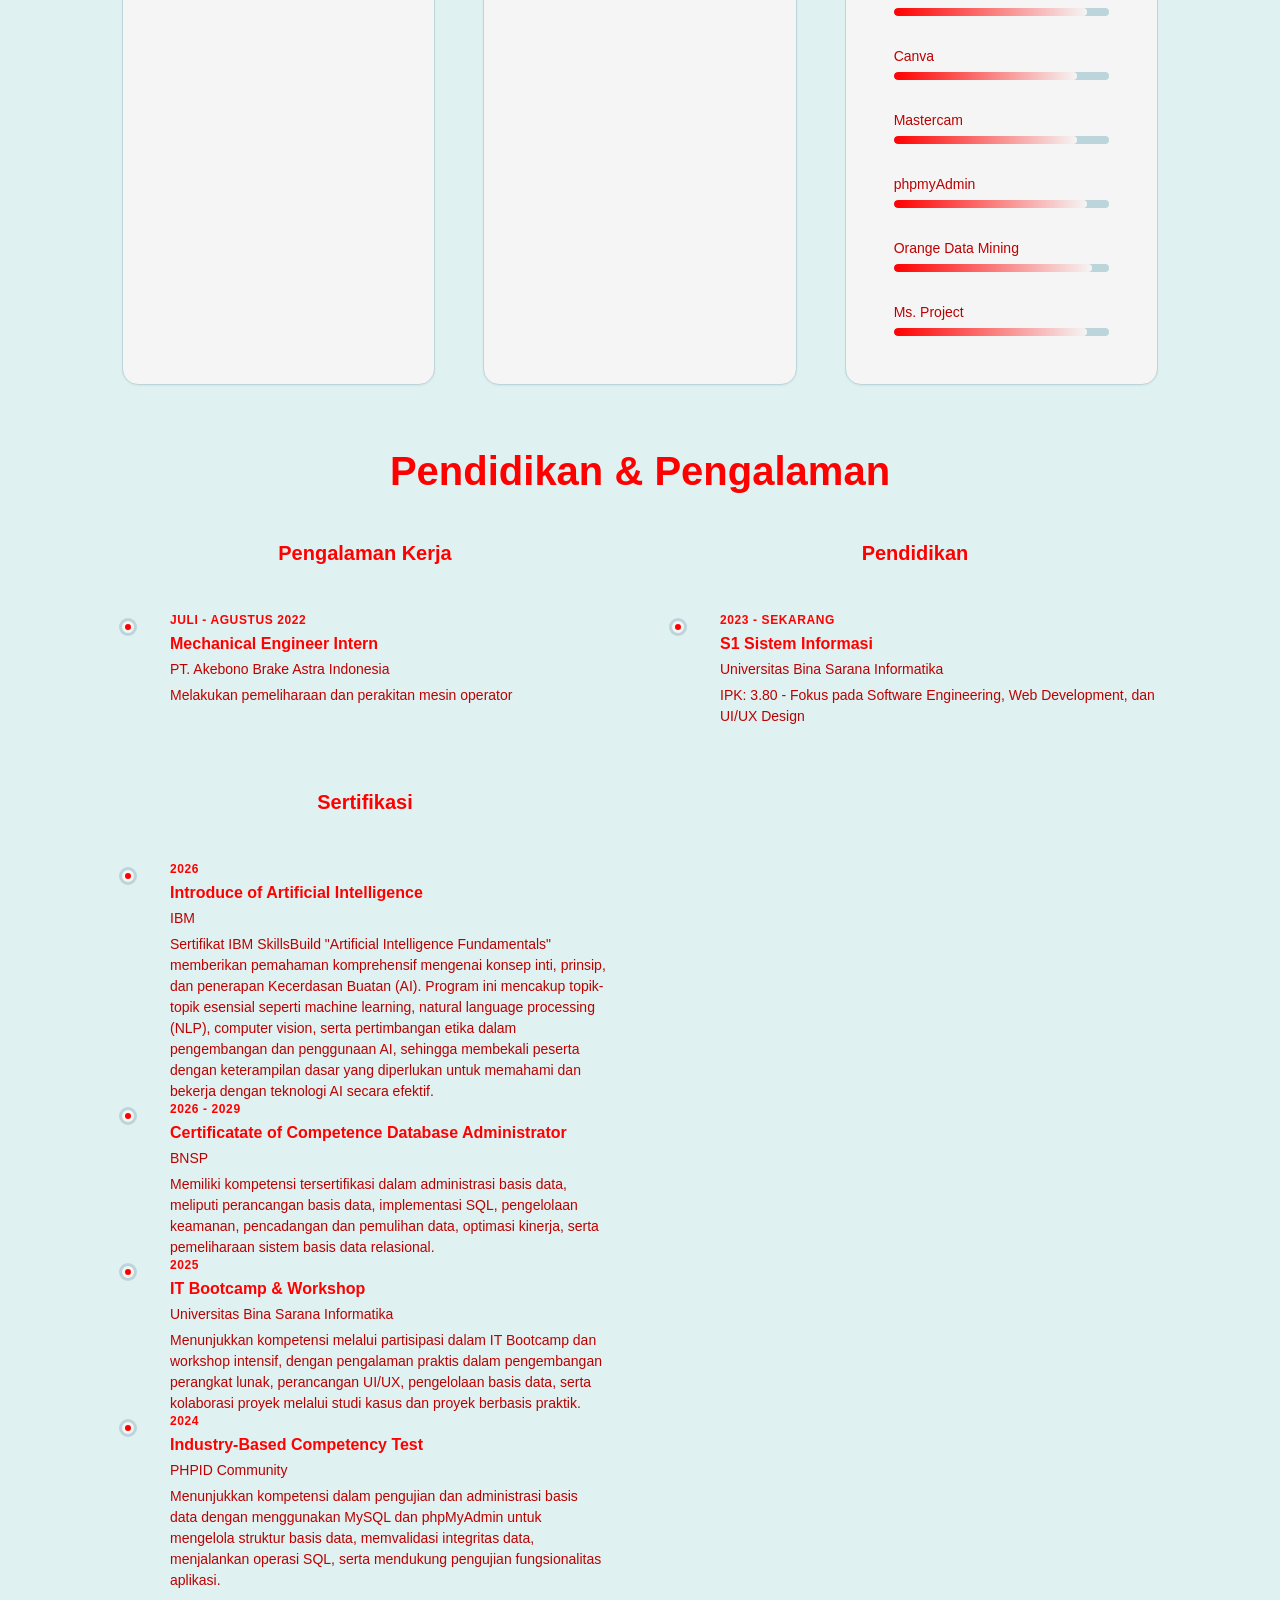
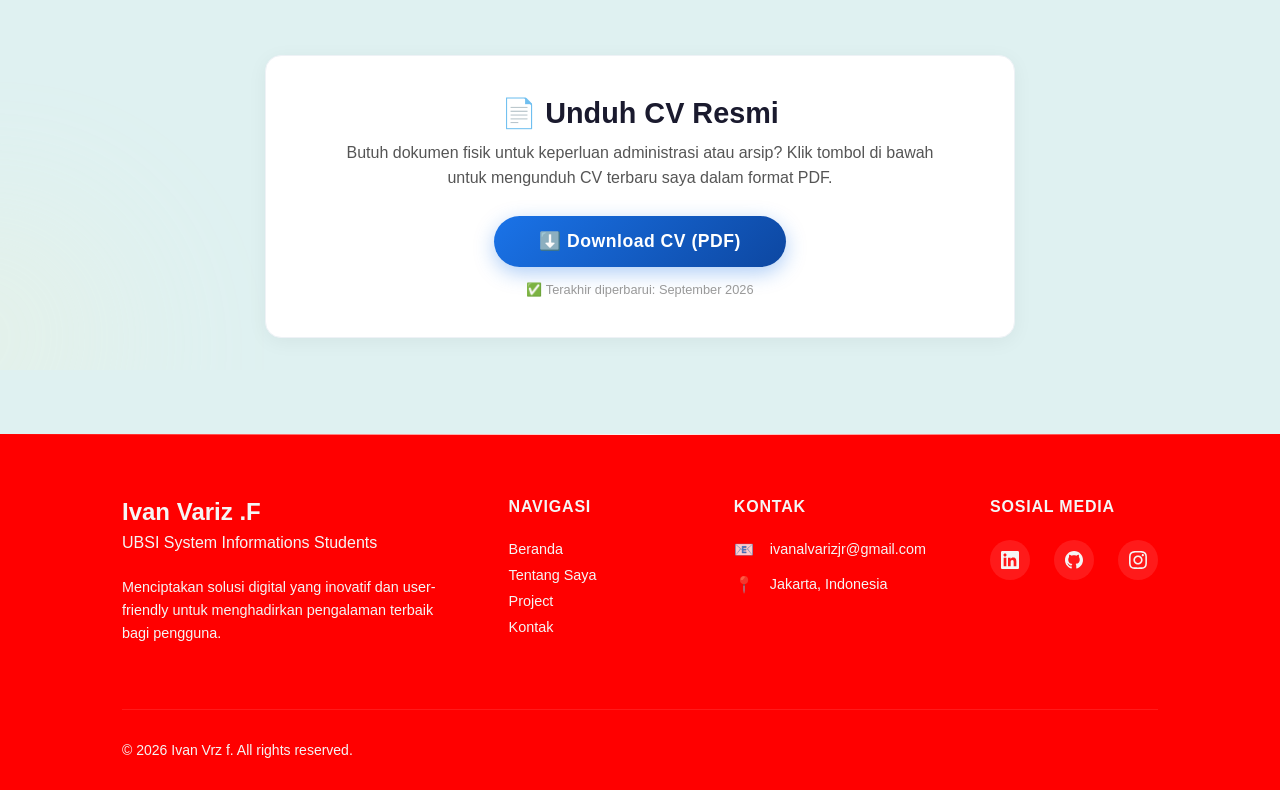
==== commit 50e9b04f: "Update about.html" ====
--- a/about.html
+++ b/about.html
@@ -288,7 +288,7 @@
                                 </div>
                                 <div class="skill-item">
                                     <span class="skill-name">Android Studio</span>
-                                    <div class="skill-bar"><div class="skill-progress" data-width="83"></div></div>
+                                    <div class="skill-bar"><div class="skill-progress" data-width="85"></div></div>
                                 </div>
                                 <div class="skill-item">
                                     <span class="skill-name">Figma</span>
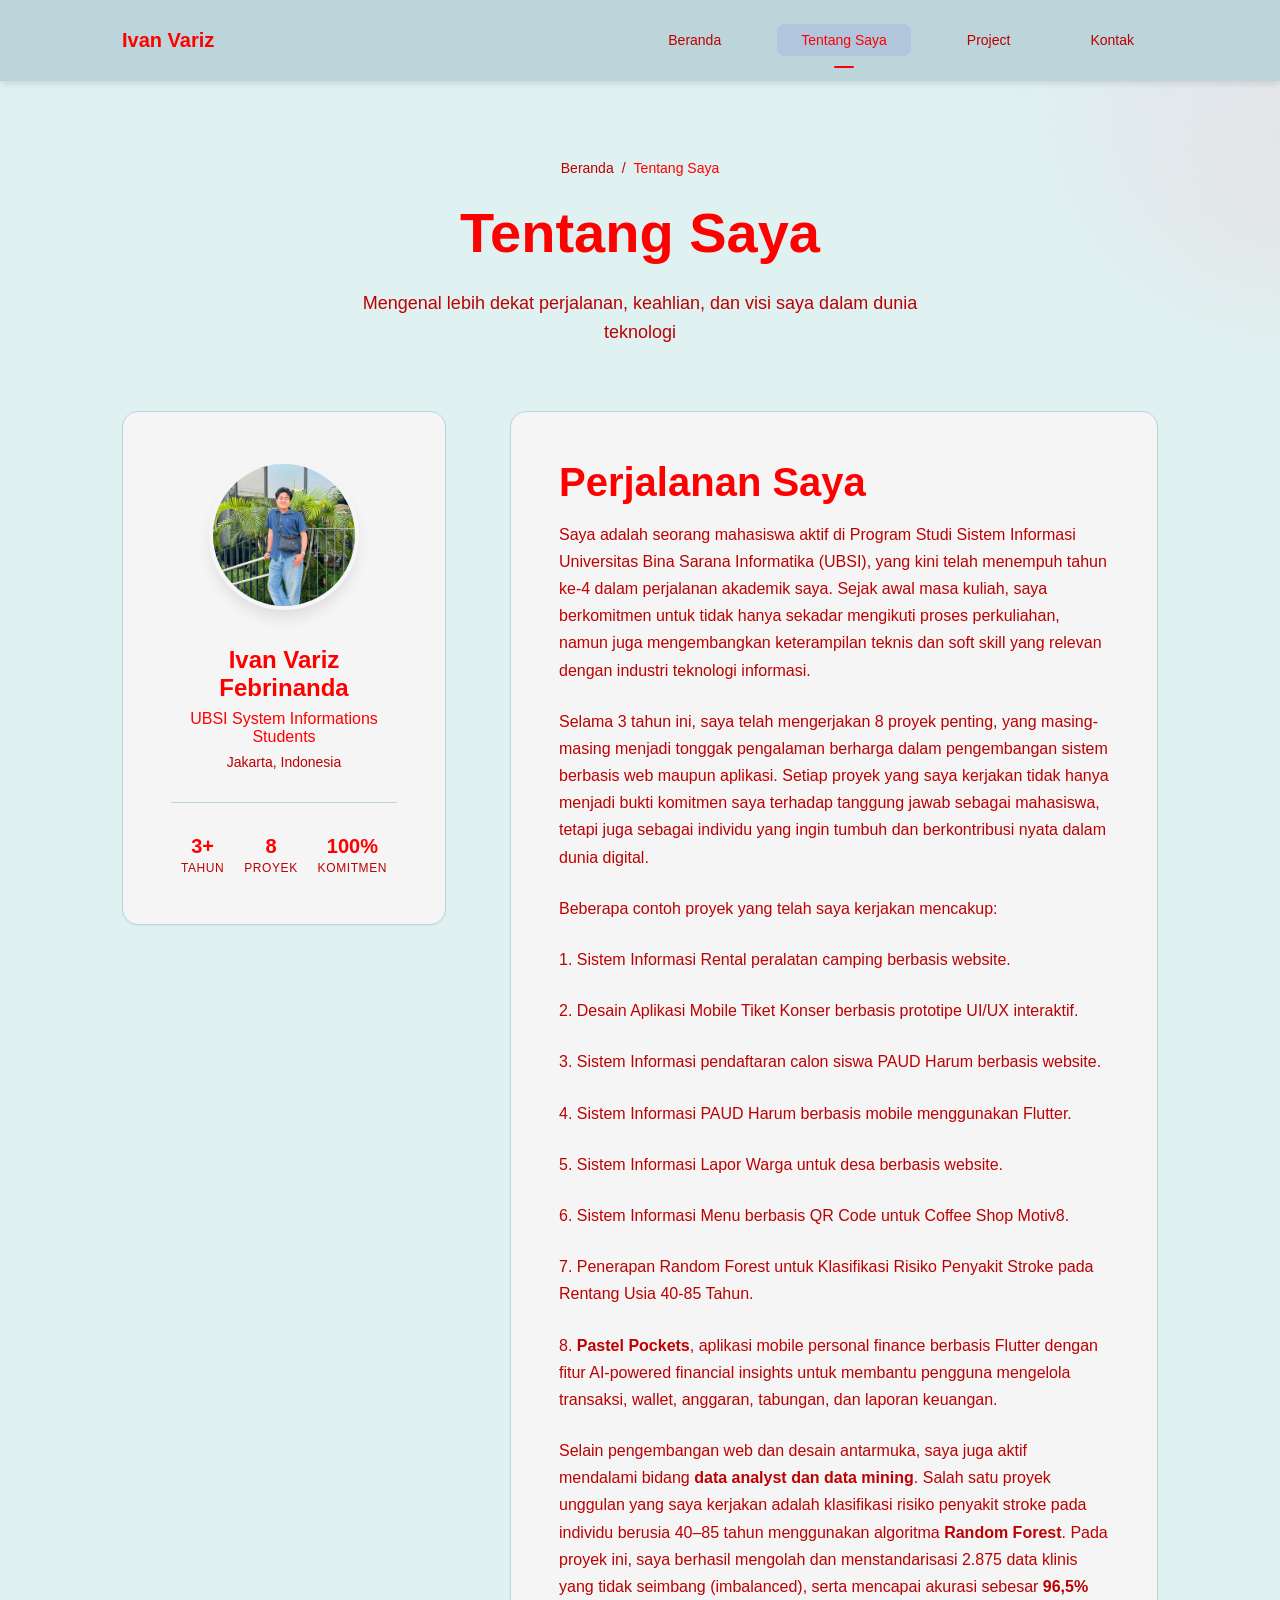
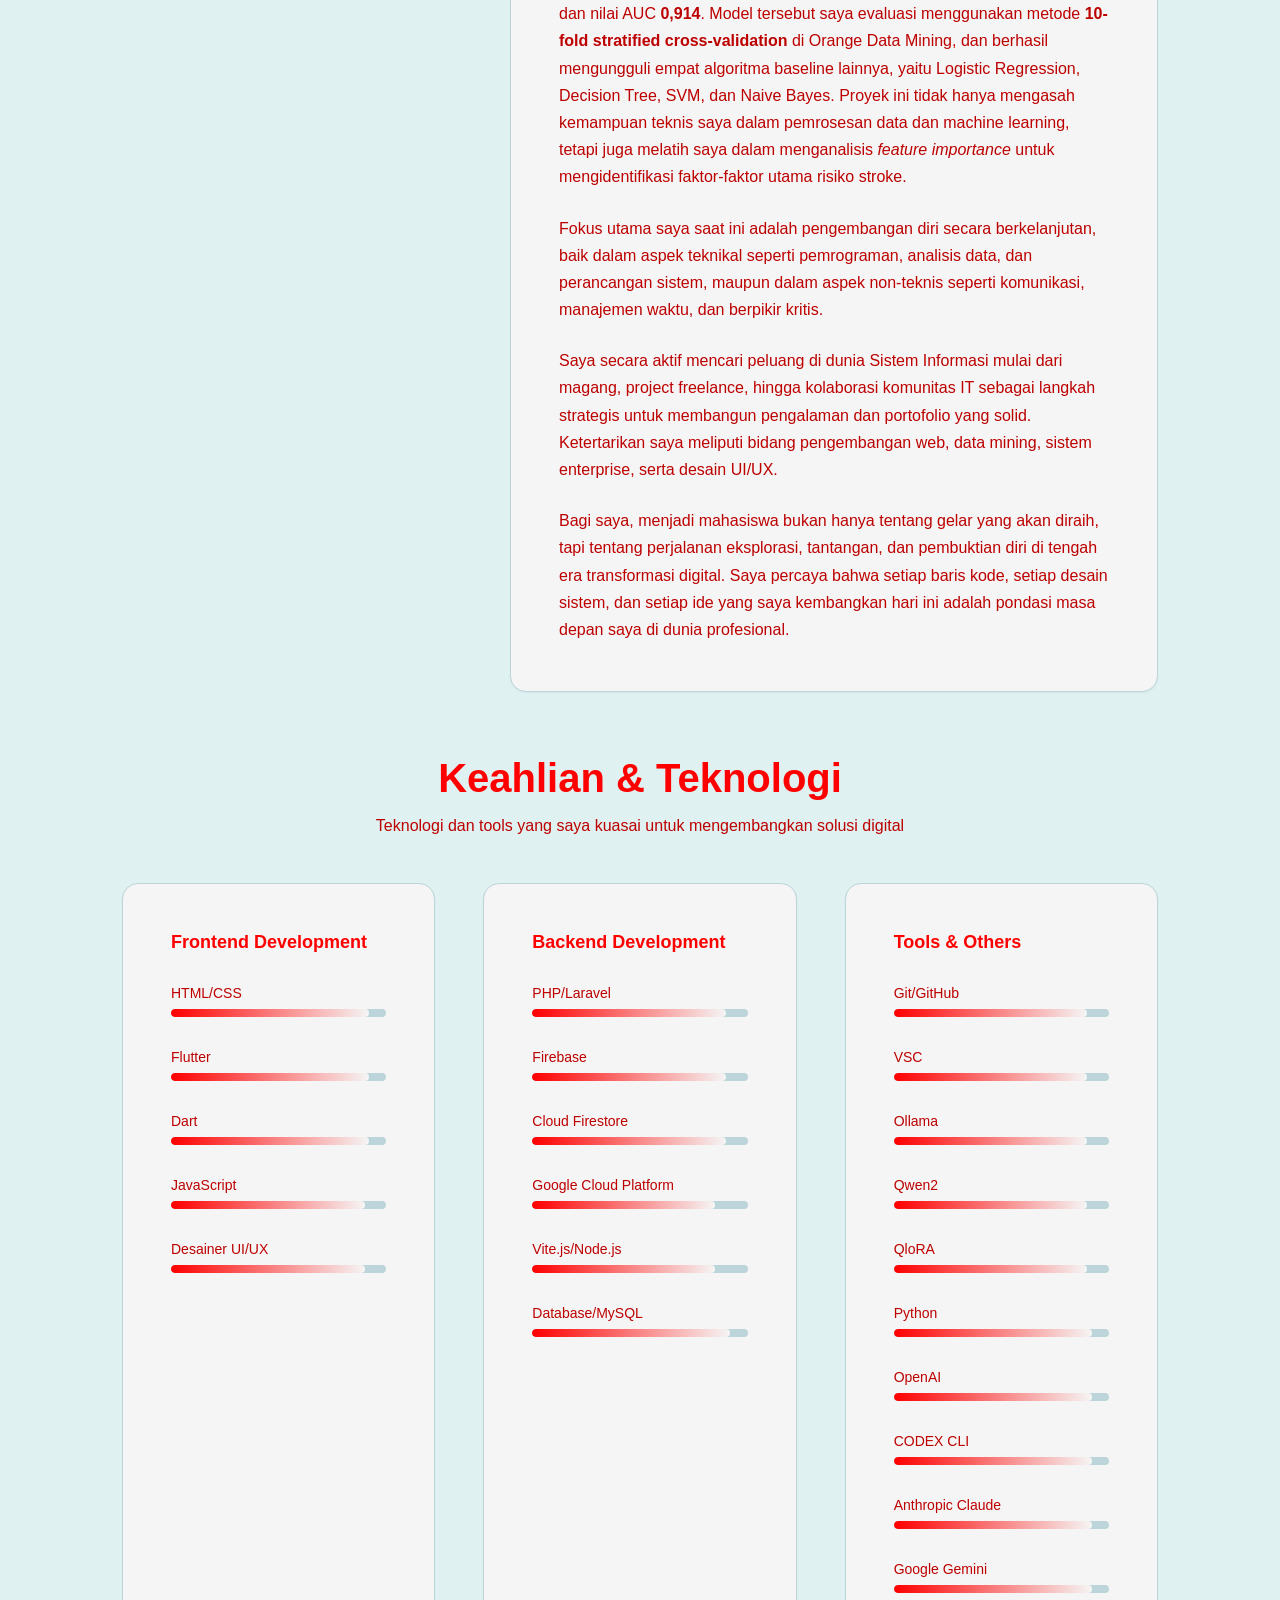
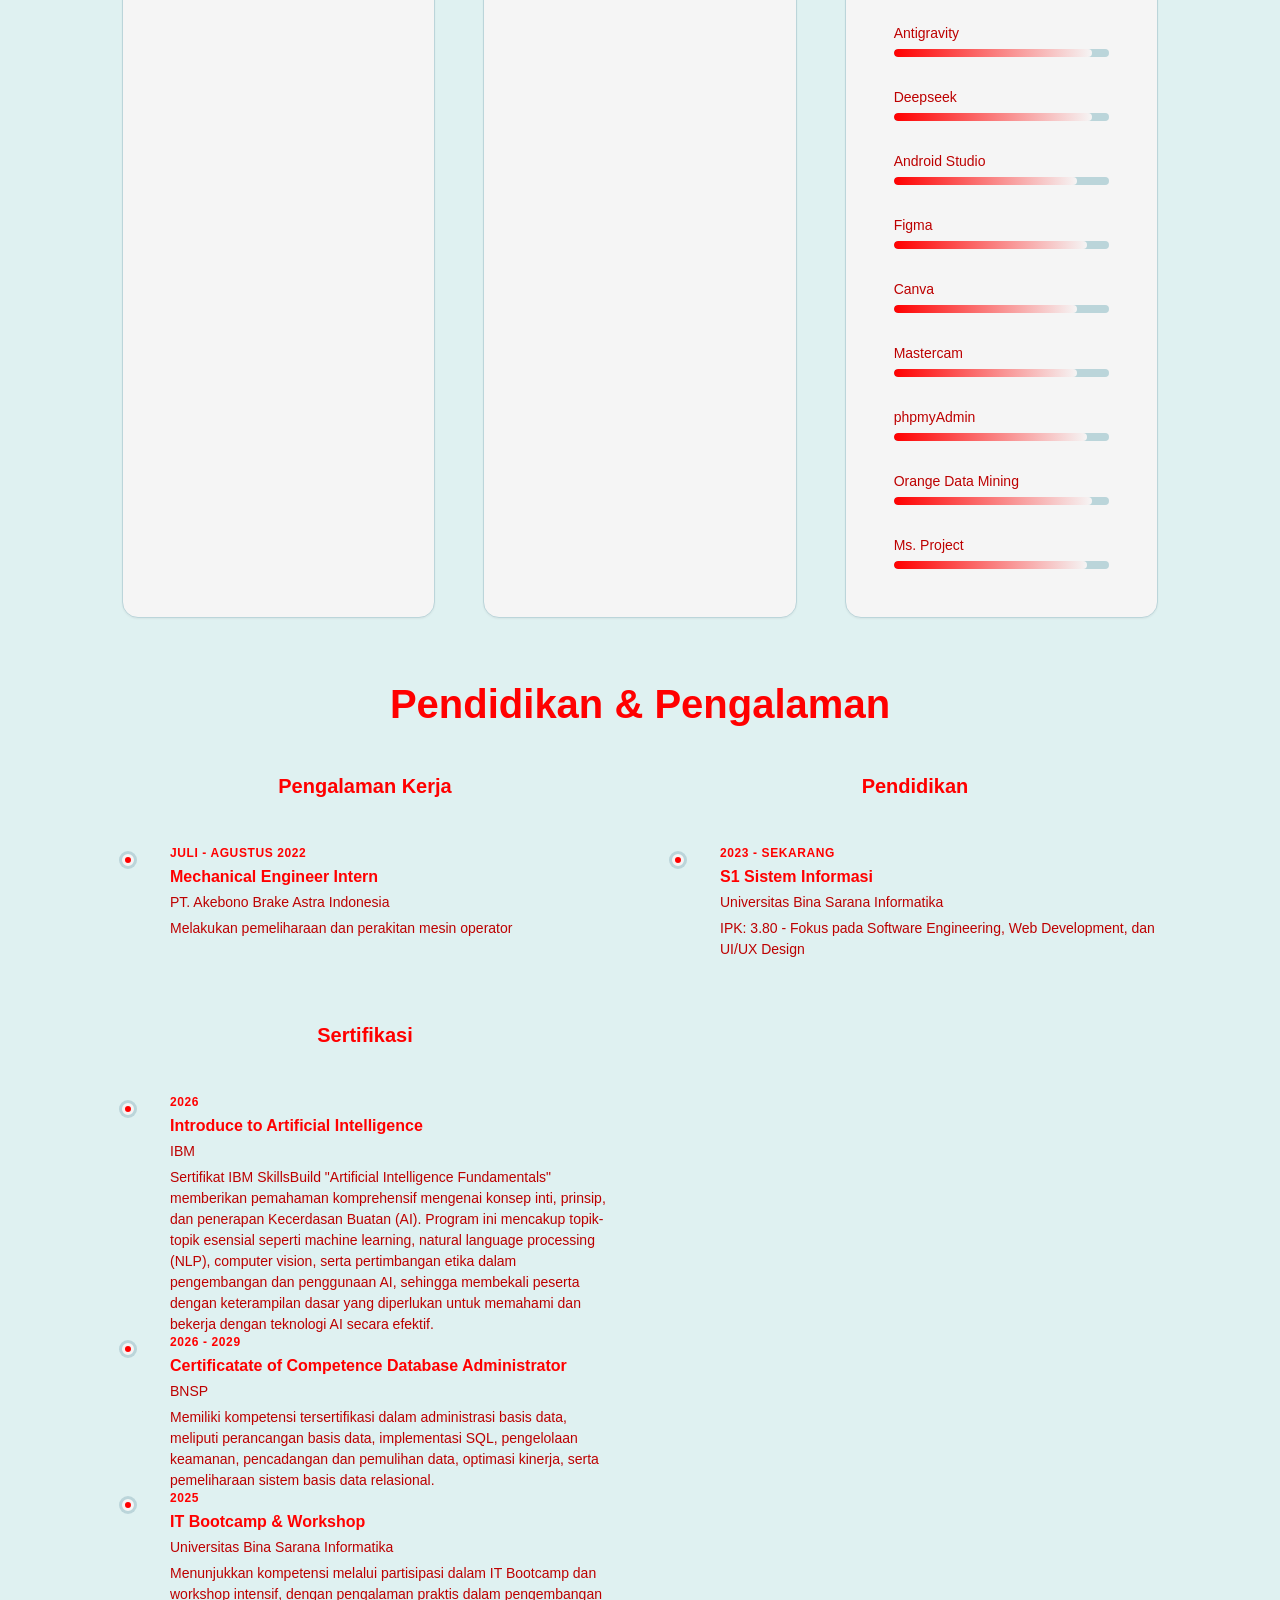
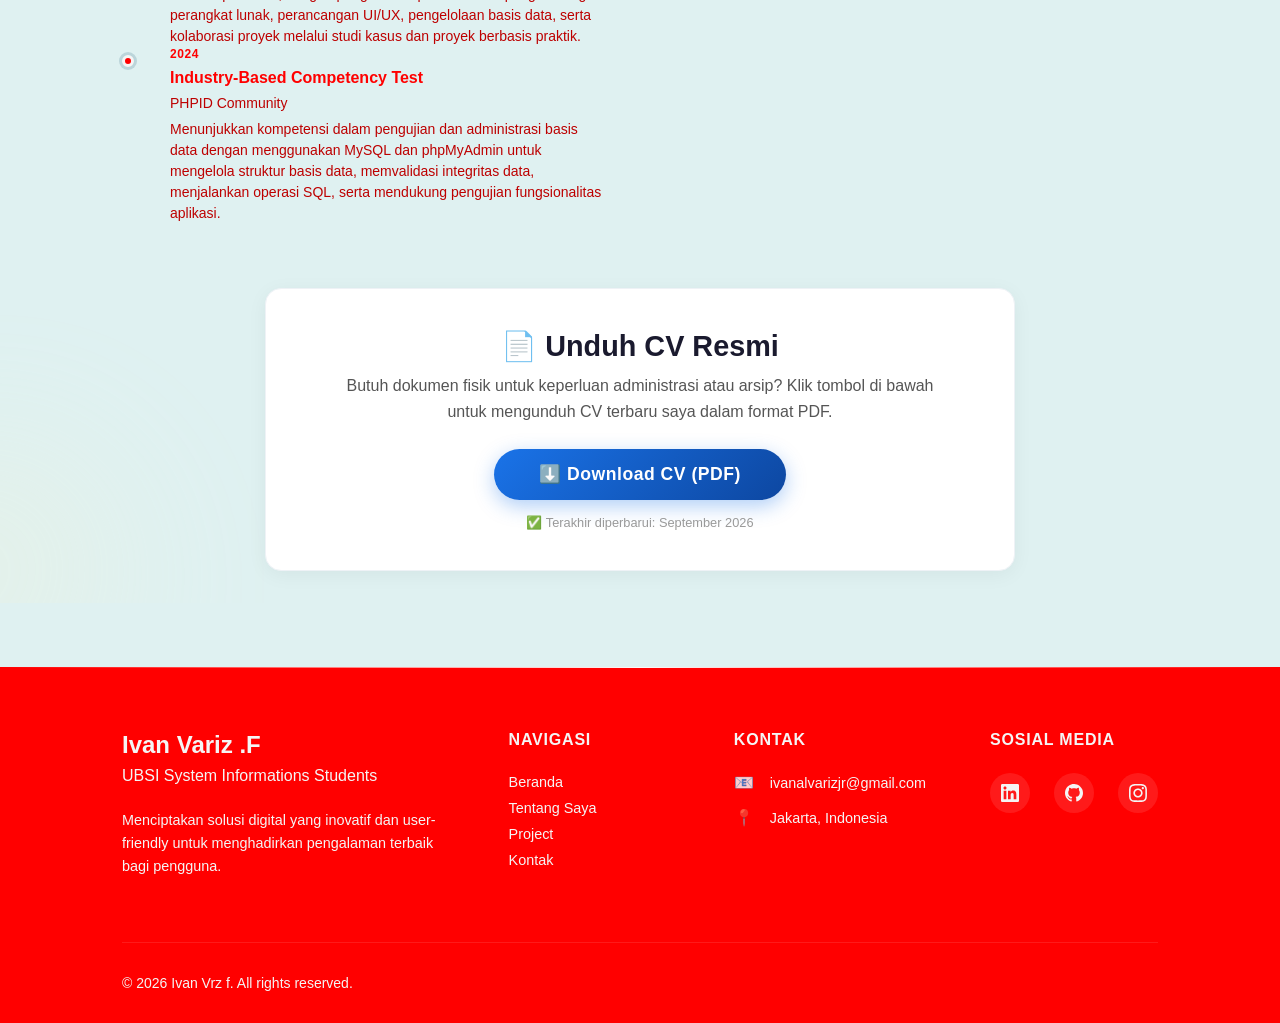
==== commit 893253e4: "Update about.html" ====
--- a/about.html
+++ b/about.html
@@ -150,11 +150,11 @@
                                     
                                     <div class="profile-stats">
                                         <div class="stat-item">
-                                            <span class="stat-number">2+</span>
+                                            <span class="stat-number">3+</span>
                                             <span class="stat-label">Tahun</span>
                                         </div>
                                         <div class="stat-item">
-                                            <span class="stat-number">7</span>
+                                            <span class="stat-number">8</span>
                                             <span class="stat-label">Proyek</span>
                                         </div>
                                         <div class="stat-item">
@@ -165,34 +165,36 @@
                                 </div>
                             </div>
                         </div>
-                        
                         <div class="story-section">
                             <div class="content-card">
                                 <h3 class="section-title">Perjalanan Saya</h3>
+                        
                                 <div class="story-content">
-    <p>Saya adalah seorang mahasiswa aktif di Program Studi Sistem Informasi Universitas Bina Sarana Informatika (UBSI), yang kini telah menempuh tahun ke-3 dalam perjalanan akademik saya. Sejak awal masa kuliah, saya berkomitmen untuk tidak hanya sekadar mengikuti proses perkuliahan, namun juga mengembangkan keterampilan teknis dan soft skill yang relevan dengan industri teknologi informasi.</p>
-    
-    <p>Selama dua tahun ini, saya telah menyelesaikan 7 proyek penting, yang masing-masing menjadi tonggak pengalaman berharga dalam pengembangan sistem berbasis web maupun aplikasi. Setiap proyek yang saya kerjakan tidak hanya menjadi bukti komitmen saya terhadap tanggung jawab sebagai mahasiswa, tetapi juga sebagai individu yang ingin tumbuh dan berkontribusi nyata dalam dunia digital.</p>
-    
-    <p>Beberapa contoh proyek yang telah saya selesaikan mencakup:</p>
-    <p>1. Sistem Informasi Rental peralatan camping berbasis website.</p>
-    <p>2. Desain Aplikasi Mobile Tiket Konser berbasis prototipe UI/UX interaktif.</p>
-    <p>3. Sistem Informasi pendaftaran calon siswa paud harum berbasis website.</p>
-    <p>4. Sistem Informasi Paud Harum berbasis mobile menggunakan flutter.</p>
-    <p>5. Sistem Infomasi Lapor warga untuk desa berbasis website.</p>
-    <p>6. Sistem Informasi Menu berbasis QR Code untuk Coffee Shop Motiv8.</p>
-    <p>7. Penerapan Random Forest Untuk Klasifikasi Risiko Penyakit Stroke Pada Rentang Usia 40-85 Tahun.</p>                                
-    
-    <!-- ===== TAMBAHAN: KEAHLIAN DATA ANALYST ===== -->
-    <p>Selain pengembangan web dan desain antarmuka, saya juga aktif mendalami bidang <strong>data analyst dan data mining</strong>. Salah satu proyek unggulan yang saya kerjakan adalah klasifikasi risiko penyakit stroke pada individu berusia 40–85 tahun menggunakan algoritma <strong>Random Forest</strong>. Pada proyek ini, saya berhasil mengolah dan menstandarisasi 2.875 data klinis yang tidak seimbang (imbalanced), serta mencapai akurasi sebesar <strong>96,5%</strong> dan nilai AUC <strong>0,914</strong>. Model tersebut saya evaluasi menggunakan metode <strong>10-fold stratified cross-validation</strong> di Orange Data Mining, dan berhasil mengungguli empat algoritma baseline lainnya, yaitu Logistic Regression, Decision Tree, SVM, dan Naive Bayes. Proyek ini tidak hanya mengasah kemampuan teknis saya dalam pemrosesan data dan machine learning, tetapi juga melatih saya dalam menganalisis <em>feature importance</em> untuk mengidentifikasi faktor-faktor utama risiko stroke.</p>
-    <!-- ===== AKHIR TAMBAHAN ===== -->
-    
-    <p>Fokus utama saya saat ini adalah pengembangan diri secara berkelanjutan, baik dalam aspek teknikal seperti pemrograman, analisis data, dan perancangan sistem, maupun dalam aspek non-teknis seperti komunikasi, manajemen waktu, dan berpikir kritis.</p>
-    
-    <p>Saya secara aktif mencari peluang di dunia Sistem Informasi mulai dari magang, project freelance, hingga kolaborasi komunitas IT sebagai langkah strategis untuk membangun pengalaman dan portofolio yang solid. Ketertarikan saya meliputi bidang pengembangan web, data mining, sistem enterprise, serta desain UI/UX.</p>
-    
-    <p>Bagi saya, menjadi mahasiswa bukan hanya tentang gelar yang akan diraih, tapi tentang perjalanan eksplorasi, tantangan, dan pembuktian diri di tengah era transformasi digital. Saya percaya bahwa setiap baris kode, setiap desain sistem, dan setiap ide yang saya kembangkan hari ini adalah pondasi masa depan saya di dunia profesional.</p>
-</div>
+                                    <p>Saya adalah seorang mahasiswa aktif di Program Studi Sistem Informasi Universitas Bina Sarana Informatika (UBSI), yang kini telah menempuh tahun ke-4 dalam perjalanan akademik saya. Sejak awal masa kuliah, saya berkomitmen untuk tidak hanya sekadar mengikuti proses perkuliahan, namun juga mengembangkan keterampilan teknis dan soft skill yang relevan dengan industri teknologi informasi.</p>
+                        
+                                    <p>Selama 3 tahun ini, saya telah mengerjakan 8 proyek penting, yang masing-masing menjadi tonggak pengalaman berharga dalam pengembangan sistem berbasis web maupun aplikasi. Setiap proyek yang saya kerjakan tidak hanya menjadi bukti komitmen saya terhadap tanggung jawab sebagai mahasiswa, tetapi juga sebagai individu yang ingin tumbuh dan berkontribusi nyata dalam dunia digital.</p>
+                        
+                                    <p>Beberapa contoh proyek yang telah saya kerjakan mencakup:</p>
+                        
+                                    <p>1. Sistem Informasi Rental peralatan camping berbasis website.</p>
+                                    <p>2. Desain Aplikasi Mobile Tiket Konser berbasis prototipe UI/UX interaktif.</p>
+                                    <p>3. Sistem Informasi pendaftaran calon siswa PAUD Harum berbasis website.</p>
+                                    <p>4. Sistem Informasi PAUD Harum berbasis mobile menggunakan Flutter.</p>
+                                    <p>5. Sistem Informasi Lapor Warga untuk desa berbasis website.</p>
+                                    <p>6. Sistem Informasi Menu berbasis QR Code untuk Coffee Shop Motiv8.</p>
+                                    <p>7. Penerapan Random Forest untuk Klasifikasi Risiko Penyakit Stroke pada Rentang Usia 40-85 Tahun.</p>
+                                    <p>8. <strong>Pastel Pockets</strong>, aplikasi mobile personal finance berbasis Flutter dengan fitur AI-powered financial insights untuk membantu pengguna mengelola transaksi, wallet, anggaran, tabungan, dan laporan keuangan.</p>
+                        
+                                    <!-- ===== TAMBAHAN: KEAHLIAN DATA ANALYST ===== -->
+                                    <p>Selain pengembangan web dan desain antarmuka, saya juga aktif mendalami bidang <strong>data analyst dan data mining</strong>. Salah satu proyek unggulan yang saya kerjakan adalah klasifikasi risiko penyakit stroke pada individu berusia 40–85 tahun menggunakan algoritma <strong>Random Forest</strong>. Pada proyek ini, saya berhasil mengolah dan menstandarisasi 2.875 data klinis yang tidak seimbang (imbalanced), serta mencapai akurasi sebesar <strong>96,5%</strong> dan nilai AUC <strong>0,914</strong>. Model tersebut saya evaluasi menggunakan metode <strong>10-fold stratified cross-validation</strong> di Orange Data Mining, dan berhasil mengungguli empat algoritma baseline lainnya, yaitu Logistic Regression, Decision Tree, SVM, dan Naive Bayes. Proyek ini tidak hanya mengasah kemampuan teknis saya dalam pemrosesan data dan machine learning, tetapi juga melatih saya dalam menganalisis <em>feature importance</em> untuk mengidentifikasi faktor-faktor utama risiko stroke.</p>
+                                    <!-- ===== AKHIR TAMBAHAN ===== -->
+                        
+                                    <p>Fokus utama saya saat ini adalah pengembangan diri secara berkelanjutan, baik dalam aspek teknikal seperti pemrograman, analisis data, dan perancangan sistem, maupun dalam aspek non-teknis seperti komunikasi, manajemen waktu, dan berpikir kritis.</p>
+                        
+                                    <p>Saya secara aktif mencari peluang di dunia Sistem Informasi mulai dari magang, project freelance, hingga kolaborasi komunitas IT sebagai langkah strategis untuk membangun pengalaman dan portofolio yang solid. Ketertarikan saya meliputi bidang pengembangan web, data mining, sistem enterprise, serta desain UI/UX.</p>
+                        
+                                    <p>Bagi saya, menjadi mahasiswa bukan hanya tentang gelar yang akan diraih, tapi tentang perjalanan eksplorasi, tantangan, dan pembuktian diri di tengah era transformasi digital. Saya percaya bahwa setiap baris kode, setiap desain sistem, dan setiap ide yang saya kembangkan hari ini adalah pondasi masa depan saya di dunia profesional.</p>
+                                </div>
                             </div>
                         </div>
                     </div>
@@ -215,6 +217,14 @@
                                     <div class="skill-bar"><div class="skill-progress" data-width="92"></div></div>
                                 </div>
                                 <div class="skill-item">
+                                    <span class="skill-name">Flutter</span>
+                                    <div class="skill-bar"><div class="skill-progress" data-width="92"></div></div>
+                                </div>
+                                <div class="skill-item">
+                                    <span class="skill-name">Dart</span>
+                                    <div class="skill-bar"><div class="skill-progress" data-width="92"></div></div>
+                                </div>
+                                <div class="skill-item">
                                     <span class="skill-name">JavaScript</span>
                                     <div class="skill-bar"><div class="skill-progress" data-width="90"></div></div>
                                 </div>
@@ -233,11 +243,23 @@
                                     <div class="skill-bar"><div class="skill-progress" data-width="90"></div></div>
                                 </div>
                                 <div class="skill-item">
+                                    <span class="skill-name">Firebase</span>
+                                    <div class="skill-bar"><div class="skill-progress" data-width="90"></div></div>
+                                </div>
+                                <div class="skill-item">
+                                    <span class="skill-name">Cloud Firestore</span>
+                                    <div class="skill-bar"><div class="skill-progress" data-width="90"></div></div>
+                                </div>
+                                <div class="skill-item">
+                                    <span class="skill-name">Google Cloud Platform</span>
+                                    <div class="skill-bar"><div class="skill-progress" data-width="85"></div></div>
+                                </div>
+                                <div class="skill-item">
                                     <span class="skill-name">Vite.js/Node.js</span>
                                     <div class="skill-bar"><div class="skill-progress" data-width="85"></div></div>
                                 </div>
                                 <div class="skill-item">
-                                    <span class="skill-name">Database</span>
+                                    <span class="skill-name">Database/MySQL</span>
                                     <div class="skill-bar"><div class="skill-progress" data-width="92"></div></div>
                                 </div>
                             </div>
@@ -256,6 +278,14 @@
                                 </div>
                                 <div class="skill-item">
                                     <span class="skill-name">Ollama</span>
+                                    <div class="skill-bar"><div class="skill-progress" data-width="90"></div></div>
+                                </div>
+                                <div class="skill-item">
+                                    <span class="skill-name">Qwen2</span>
+                                    <div class="skill-bar"><div class="skill-progress" data-width="90"></div></div>
+                                </div>
+                                <div class="skill-item">
+                                    <span class="skill-name">QloRA</span>
                                     <div class="skill-bar"><div class="skill-progress" data-width="90"></div></div>
                                 </div>
                                 <div class="skill-item">
@@ -363,7 +393,7 @@
                                     <div class="timeline-marker"></div>
                                     <div class="timeline-content">
                                         <div class="timeline-period">2026 </div>
-                                        <h4 class="timeline-position">Introduce of Artificial Intelligence</h4>
+                                        <h4 class="timeline-position">Introduce to Artificial Intelligence</h4>
                                         <p class="timeline-company">IBM</p>
                                         <p class="timeline-description">Sertifikat IBM SkillsBuild "Artificial Intelligence Fundamentals" memberikan pemahaman komprehensif mengenai konsep inti, prinsip, dan penerapan Kecerdasan Buatan (AI). Program ini mencakup topik-topik esensial seperti machine learning, natural language processing (NLP), computer vision, serta pertimbangan etika dalam pengembangan dan penggunaan AI, sehingga membekali peserta dengan keterampilan dasar yang diperlukan untuk memahami dan bekerja dengan teknologi AI secara efektif.</p>
                                     </div>
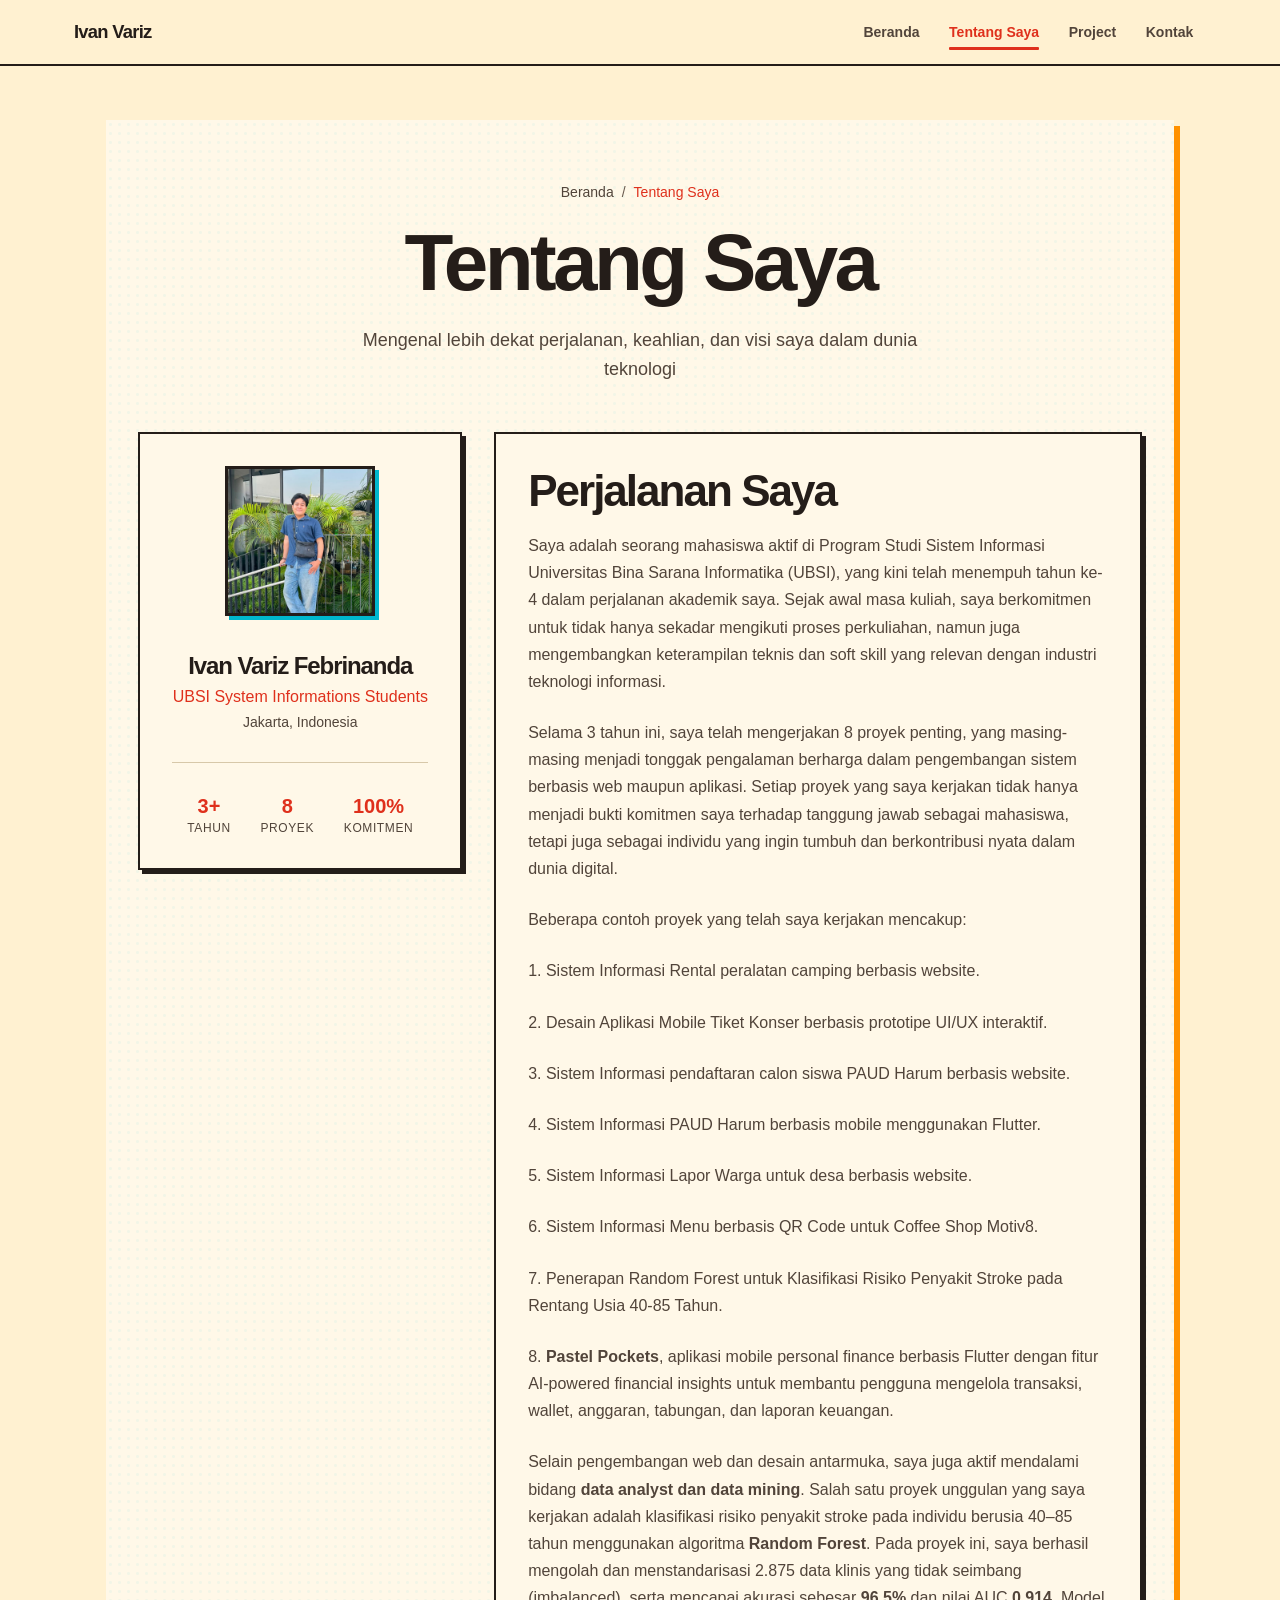
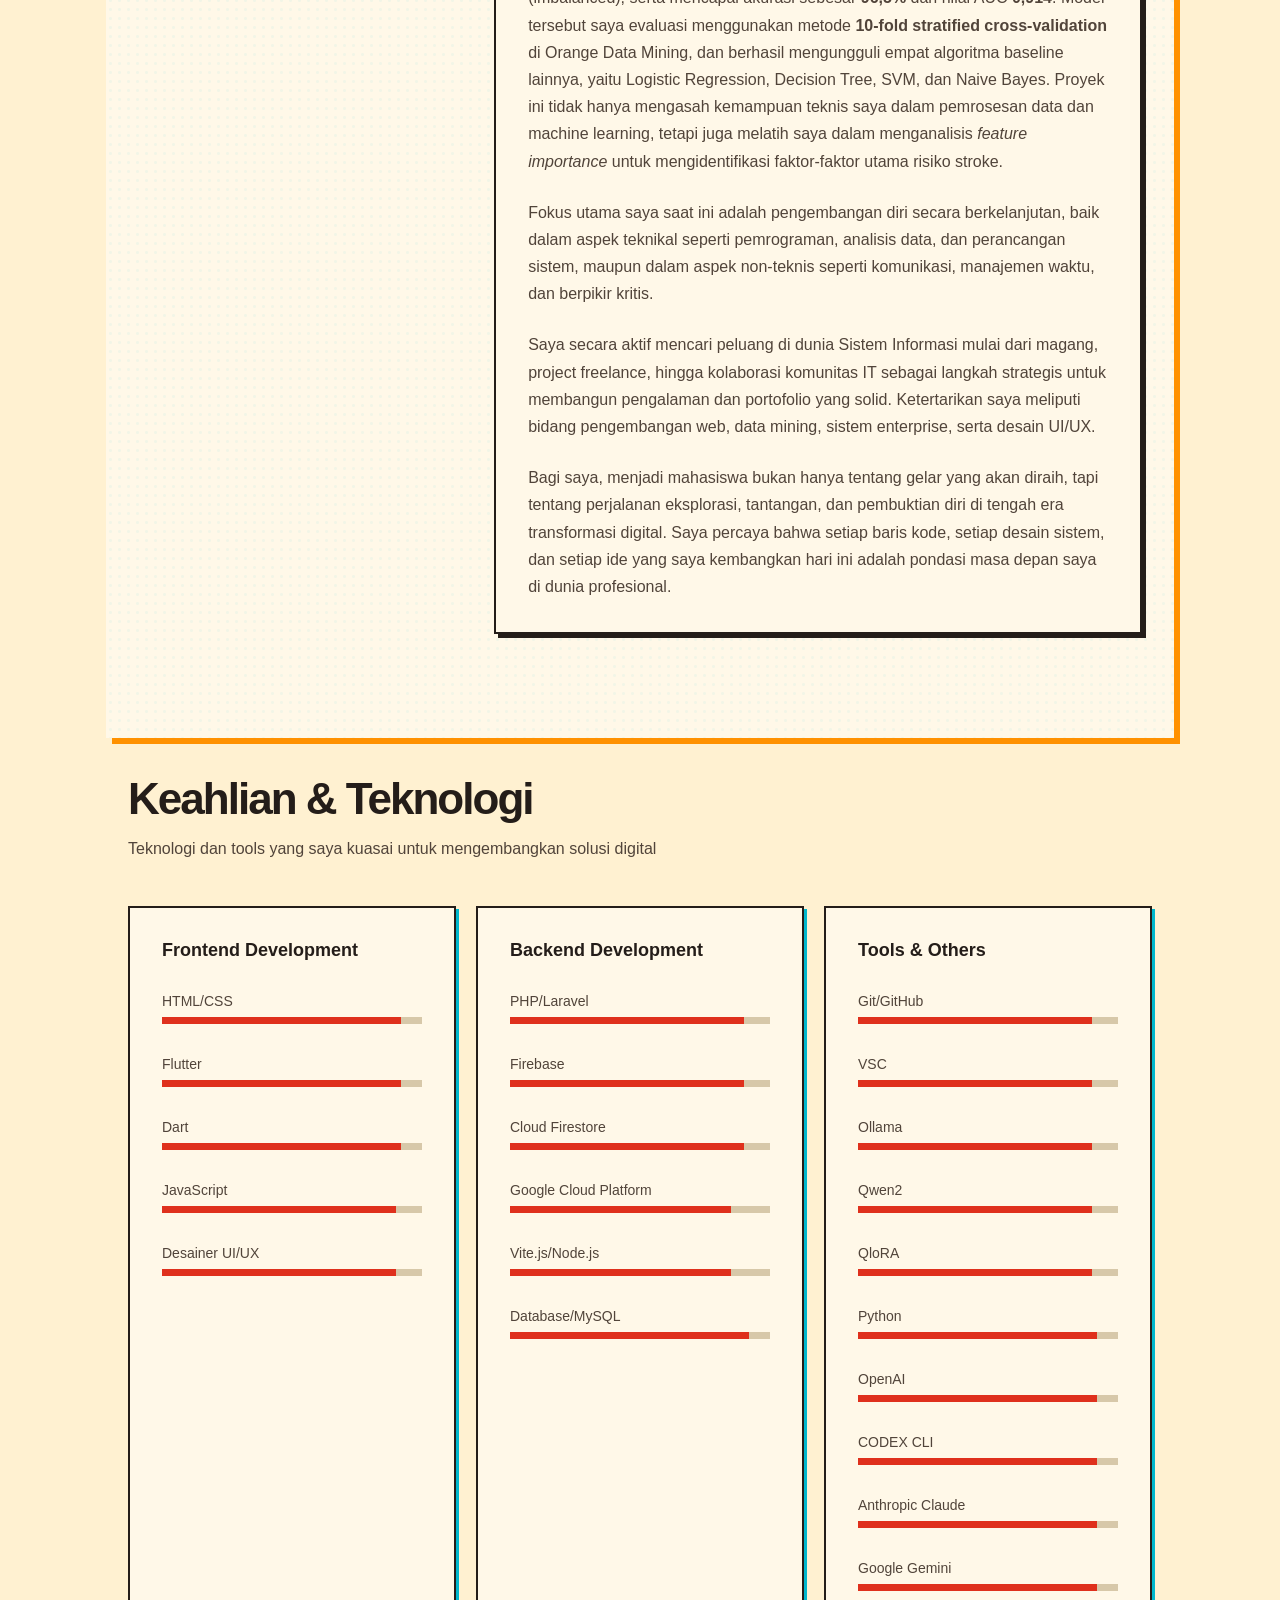
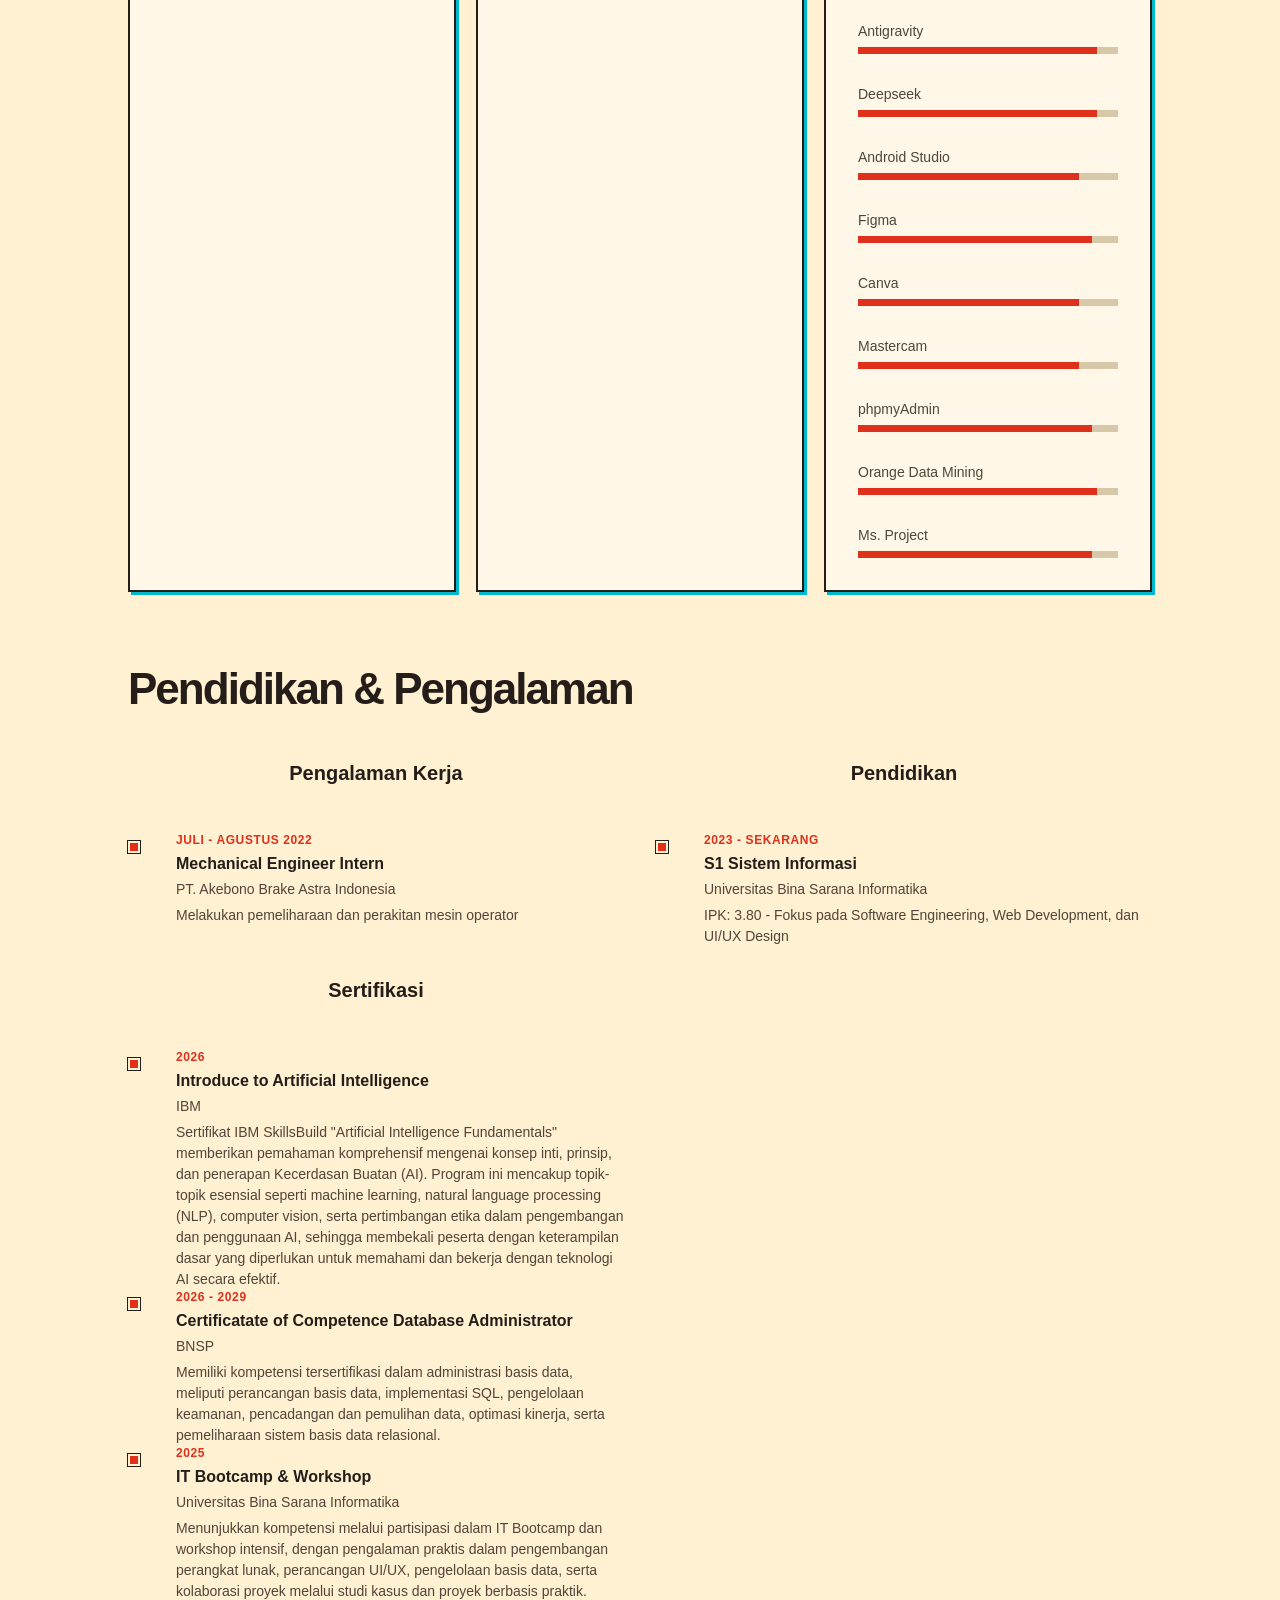
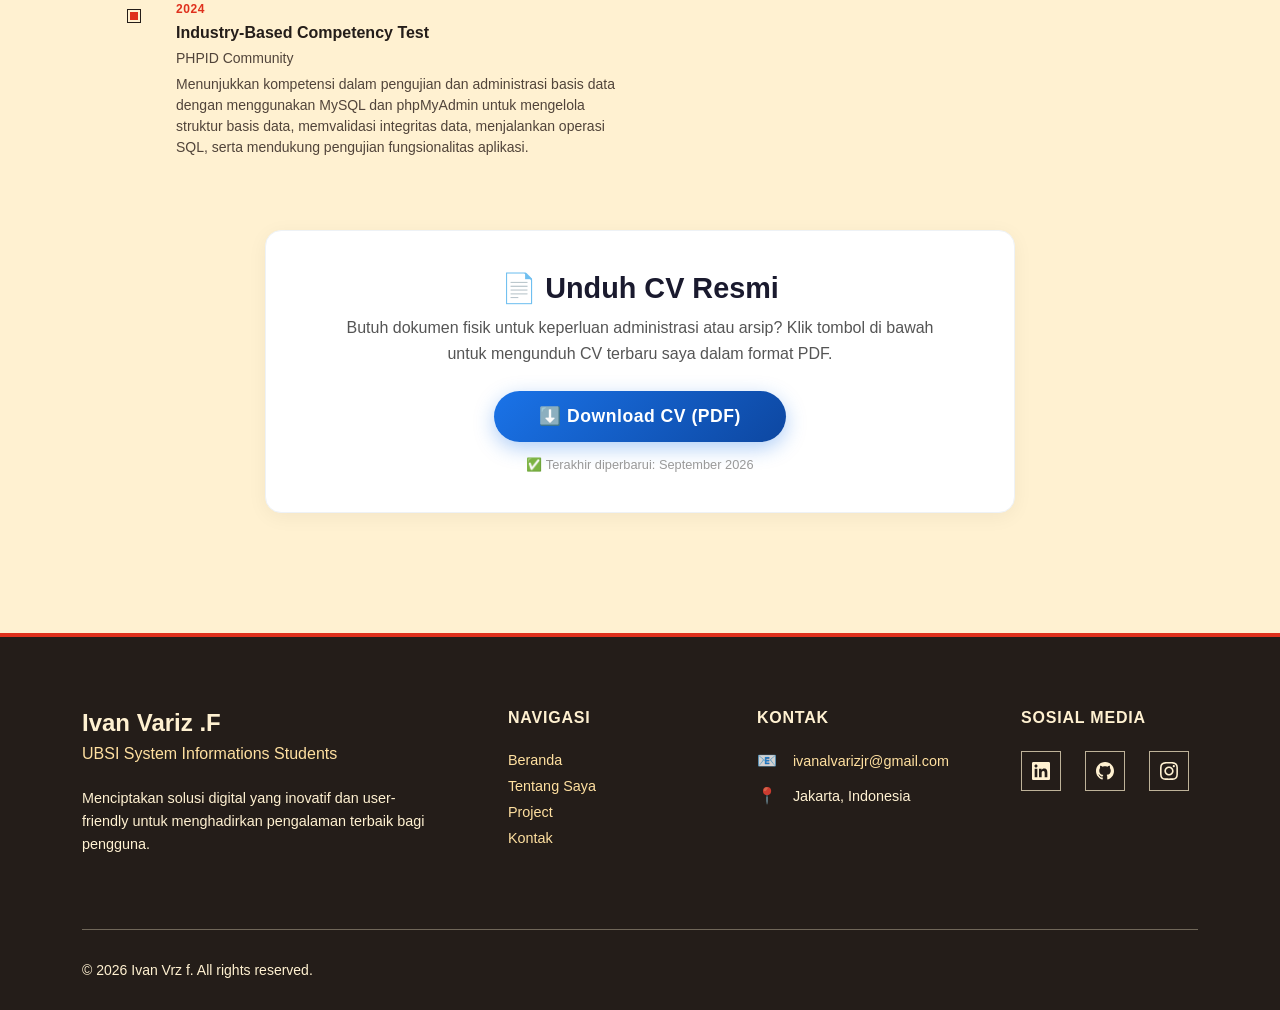
==== commit 334dce76: "redesign portofolio" ====
--- a/about.html
+++ b/about.html
@@ -122,6 +122,7 @@
             </div>
             
             <div class="main-content">
+                <div class="about-intro-surface">
                 <section class="page-header">
                     <div class="breadcrumb">
                         <a href="index.html" class="breadcrumb-link">Beranda</a>
@@ -200,6 +201,7 @@
                     </div>
                 </section>
                 
+                </div>
                 <section class="skills-section">
                     <div class="section-header">
                         <h2 class="section-title">Keahlian & Teknologi</h2>
--- a/assets/css/common.css
+++ b/assets/css/common.css
@@ -268,3 +268,139 @@
     outline: 2px solid var(--color-primary);
     outline-offset: 2px;
 }
+
+/* Soft Brutalist Editorial Tech */
+:root {
+    color-scheme: light;
+    --color-primary: #DF301C;
+    --color-primary-light: #FF9100;
+    --color-accent: #00B7CD;
+    --color-text-primary: #241D19;
+    --color-text-secondary: #51443A;
+    --color-text-muted: #68594D;
+    --color-background: #FFF1D1;
+    --color-surface: #FFF8E8;
+    --color-border: #241D19;
+    --color-border-light: #D7C8A9;
+    --shadow-sm: 2px 2px 0 #241D19;
+    --shadow-md: 4px 4px 0 #241D19;
+    --shadow-lg: 6px 6px 0 #241D19;
+    --shadow-xl: 8px 8px 0 #241D19;
+    --radius-sm: 0;
+    --radius-md: 0;
+    --radius-lg: 0;
+    --radius-xl: 0;
+    --spacing-2xl: 4.5rem;
+}
+
+html { scroll-behavior: smooth; }
+body, .page-container {
+    background: var(--color-background);
+    color: var(--color-text-primary);
+    font-family: 'Segoe UI', Arial, sans-serif;
+}
+body { padding-top: 72px; }
+.page-container { min-height: 100vh; }
+.background-overlay, .gradient-orb { display: none; }
+.main-content { max-width: 1120px; padding: clamp(1.25rem, 4vw, 3rem); }
+.page-header, .section-header { text-align: left; }
+.page-header { margin-bottom: var(--spacing-xl); padding-top: var(--spacing-lg); }
+.breadcrumb { justify-content: flex-start; }
+.page-title, .section-title, .hero-title, .profile-name, .project-title {
+    color: var(--color-text-primary);
+    font-family: 'Arial Narrow', 'Segoe UI', sans-serif;
+    font-weight: 800;
+    letter-spacing: -0.045em;
+}
+.page-title { font-size: clamp(2.6rem, 7vw, 5rem); line-height: .98; }
+.section-title { font-size: clamp(1.8rem, 4vw, 2.75rem); }
+.page-subtitle, .section-description, .story-content p, .timeline-description { color: var(--color-text-secondary); }
+a { color: inherit; }
+.btn {
+    min-height: 48px;
+    border: 2px solid var(--color-text-primary);
+    border-radius: 0;
+    font-weight: 700;
+    transition: transform .18s ease, box-shadow .18s ease, background-color .18s ease;
+}
+.btn-primary { background: var(--color-primary); color: #FFF8E8; box-shadow: 4px 4px 0 var(--color-text-primary); }
+.btn-primary:hover { background: var(--color-primary); color: #FFF8E8; transform: translate(-2px,-2px); box-shadow: 6px 6px 0 var(--color-text-primary); }
+.btn-secondary { background: var(--color-surface); color: var(--color-text-primary); box-shadow: 4px 4px 0 var(--color-text-primary); }
+.btn-secondary:hover { background: var(--color-accent); color: var(--color-text-primary); transform: translate(-2px,-2px); box-shadow: 6px 6px 0 var(--color-text-primary); }
+:where(a, button, input, select, textarea, [tabindex]):focus-visible {
+    outline: 3px solid var(--color-accent);
+    outline-offset: 3px;
+}
+@media (max-width: 768px) {
+    body { padding-top: 64px; }
+    .main-content { padding: 1.25rem; }
+    .page-header { padding-top: 1rem; }
+}
+@keyframes editorial-enter {
+    from { opacity: 0; transform: translateY(12px); }
+    to { opacity: 1; transform: translateY(0); }
+}
+.hero-content, .page-header, .content-grid, .skills-section {
+    animation: editorial-enter .55s cubic-bezier(.2, .7, .2, 1) both;
+}
+@media (prefers-reduced-motion: reduce) {
+    html { scroll-behavior: auto; }
+    .hero-content, .page-header, .content-grid, .skills-section { animation: none; }
+}
+/* Scoped risograph surfaces and native cross-document transitions */
+.index-page-content,
+.about-intro-surface,
+.subtle-riso-accent {
+    isolation: isolate;
+}
+.index-page-content {
+    background: var(--color-background);
+}
+.index-page-content::before,
+.about-intro-surface::before,
+.subtle-riso-accent::before {
+    content: "";
+    position: absolute;
+    inset: 0;
+    z-index: -1;
+    pointer-events: none;
+    background: radial-gradient(circle, rgb(0 183 205 / 12%) 0 1px, transparent 2px) 0 0 / 9px 9px;
+    opacity: .42;
+}
+.about-intro-surface {
+    position: relative;
+    padding: clamp(1rem, 3vw, 2rem);
+    margin: 0 calc(clamp(1.25rem, 4vw, 3rem) * -0.45) 2.25rem;
+    background: var(--color-surface);
+    box-shadow: 6px 6px 0 #FF9100;
+}
+
+@supports (view-transition-name: root) {
+    @view-transition {
+        navigation: auto;
+    }
+    ::view-transition-old(root) {
+        animation: page-leave .22s ease both;
+    }
+    ::view-transition-new(root) {
+        animation: page-arrive .48s cubic-bezier(.2, .7, .2, 1) both;
+    }
+}
+@keyframes page-leave {
+    to { opacity: 0; transform: translateY(-8px); }
+}
+@keyframes page-arrive {
+    from { opacity: 0; transform: translateY(14px); }
+}
+@media (prefers-reduced-motion: reduce) {
+    @supports (view-transition-name: root) {
+        ::view-transition-old(root),
+        ::view-transition-new(root) { animation: none; }
+    }
+    .index-page-content,
+    .about-intro-surface,
+    .subtle-riso-accent { scroll-behavior: auto; }
+}
+@media (max-width: 600px) {
+    .about-intro-surface { margin-inline: -0.5rem; padding: 1rem; }
+}
--- a/assets/css/navbar.css
+++ b/assets/css/navbar.css
@@ -181,3 +181,26 @@
         font-size: 1.125rem;
     }
 }
+
+/* Editorial navigation */
+.main-navbar, .main-navbar.scrolled {
+    background: var(--color-background);
+    border-bottom: 2px solid var(--color-text-primary);
+    box-shadow: none;
+    backdrop-filter: none;
+}
+.navbar-container { max-width: 1180px; min-height: 64px; padding: .65rem 1.5rem; }
+.brand-text { color: var(--color-text-primary); font-size: 1.15rem; letter-spacing: -.04em; }
+.navbar-menu { gap: .25rem; }
+.nav-link { padding: .65rem .8rem; color: var(--color-text-secondary); border-radius: 0; font-weight: 650; }
+.nav-link:hover, .nav-link.active { color: var(--color-primary); background: transparent; }
+.nav-link.active::after { bottom: 0; left: .8rem; width: calc(100% - 1.6rem); height: 3px; background: var(--color-primary); transform: none; }
+.mobile-menu-toggle { border: 2px solid var(--color-text-primary); border-radius: 0; }
+.hamburger-line { background: var(--color-text-primary); border-radius: 0; }
+@media (max-width: 768px) {
+    .navbar-container { padding: .65rem 1rem; }
+    .navbar-menu { background: var(--color-background); border-bottom: 2px solid var(--color-text-primary); box-shadow: 0 4px 0 var(--color-text-primary); }
+    .nav-item { padding: 0 1rem; }
+    .nav-link { border-bottom: 1px solid var(--color-border-light); }
+    .nav-link.active::after { display: none; }
+}
--- a/assets/css/footer.css
+++ b/assets/css/footer.css
@@ -250,3 +250,17 @@
         gap: var(--spacing-sm);
     }
 }
+
+/* Editorial footer */
+.main-footer { background: var(--color-text-primary); color: var(--color-background); border-top: 4px solid var(--color-primary); }
+.main-footer::before { display: none; }
+.footer-container { max-width: 1180px; }
+.footer-brand-name, .footer-section-title, .footer-description, .contact-text, .copyright, .footer-bottom-link, .separator { color: var(--color-background); }
+.footer-brand-tagline, .footer-link { color: #FFE0A0; }
+.footer-link:hover, .footer-bottom-link:hover { color: var(--color-accent); }
+.social-link { border: 1px solid rgb(255 241 209 / .7); border-radius: 0; background: transparent; color: var(--color-background); }
+.social-link:hover { background: var(--color-accent); color: var(--color-text-primary); }
+.footer-bottom { border-color: rgb(255 241 209 / .35); }
+.footer-content > * { animation: none; }
+@media (max-width: 1024px) { .footer-brand { text-align: left; } }
+@media (max-width: 768px) { .footer-brand { text-align: center; } }
--- a/assets/css/about.css
+++ b/assets/css/about.css
@@ -279,4 +279,35 @@
         flex-direction: column;
         gap: var(--spacing-md);
     }
-}+}
+/* Editorial profile and skills */
+.content-grid { grid-template-columns: minmax(220px, .8fr) 1.6fr; gap: 2rem; align-items: start; }
+.profile-card, .content-card, .skill-category { background: var(--color-surface); border: 2px solid var(--color-text-primary); border-radius: 0; box-shadow: 4px 4px 0 var(--color-text-primary); }
+.profile-card, .content-card, .skill-category { padding: clamp(1.2rem, 3vw, 2rem); }
+.profile-card { top: 88px; }
+.profile-photo-large { border: 3px solid var(--color-text-primary); border-radius: 0; box-shadow: 4px 4px 0 var(--color-accent); }
+.profile-stats { border-color: var(--color-border-light); }
+.skills-grid { grid-template-columns: repeat(auto-fit, minmax(min(100%, 260px), 1fr)); gap: 1.25rem; }
+.skill-category { box-shadow: 3px 3px 0 var(--color-accent); }
+.skill-bar { height: 7px; background: var(--color-border-light); border-radius: 0; }
+.skill-progress { background: var(--color-primary); border-radius: 0; }
+.timeline-grid { gap: 2rem; }
+.timeline-marker { background: var(--color-primary); border: 2px solid var(--color-background); border-radius: 0; box-shadow: 0 0 0 1px var(--color-text-primary); }
+.timeline-item::before { background: var(--color-border-light); }
+@media (max-width: 768px) {
+    .content-grid, .timeline-grid { grid-template-columns: 1fr; }
+    .profile-card { position: static; }
+}
+.page-header { text-align: center; }
+.breadcrumb { justify-content: center; }
+.page-subtitle { margin-inline: auto; }
+.skill-category { transition: transform .2s ease, box-shadow .2s ease; }
+@media (hover: hover) and (pointer: fine) {
+    .skill-category:hover {
+        transform: translate(-2px, -2px);
+        box-shadow: 5px 5px 0 var(--color-accent);
+    }
+}
+@media (prefers-reduced-motion: reduce) {
+    .skill-category { transition: none; }
+}
